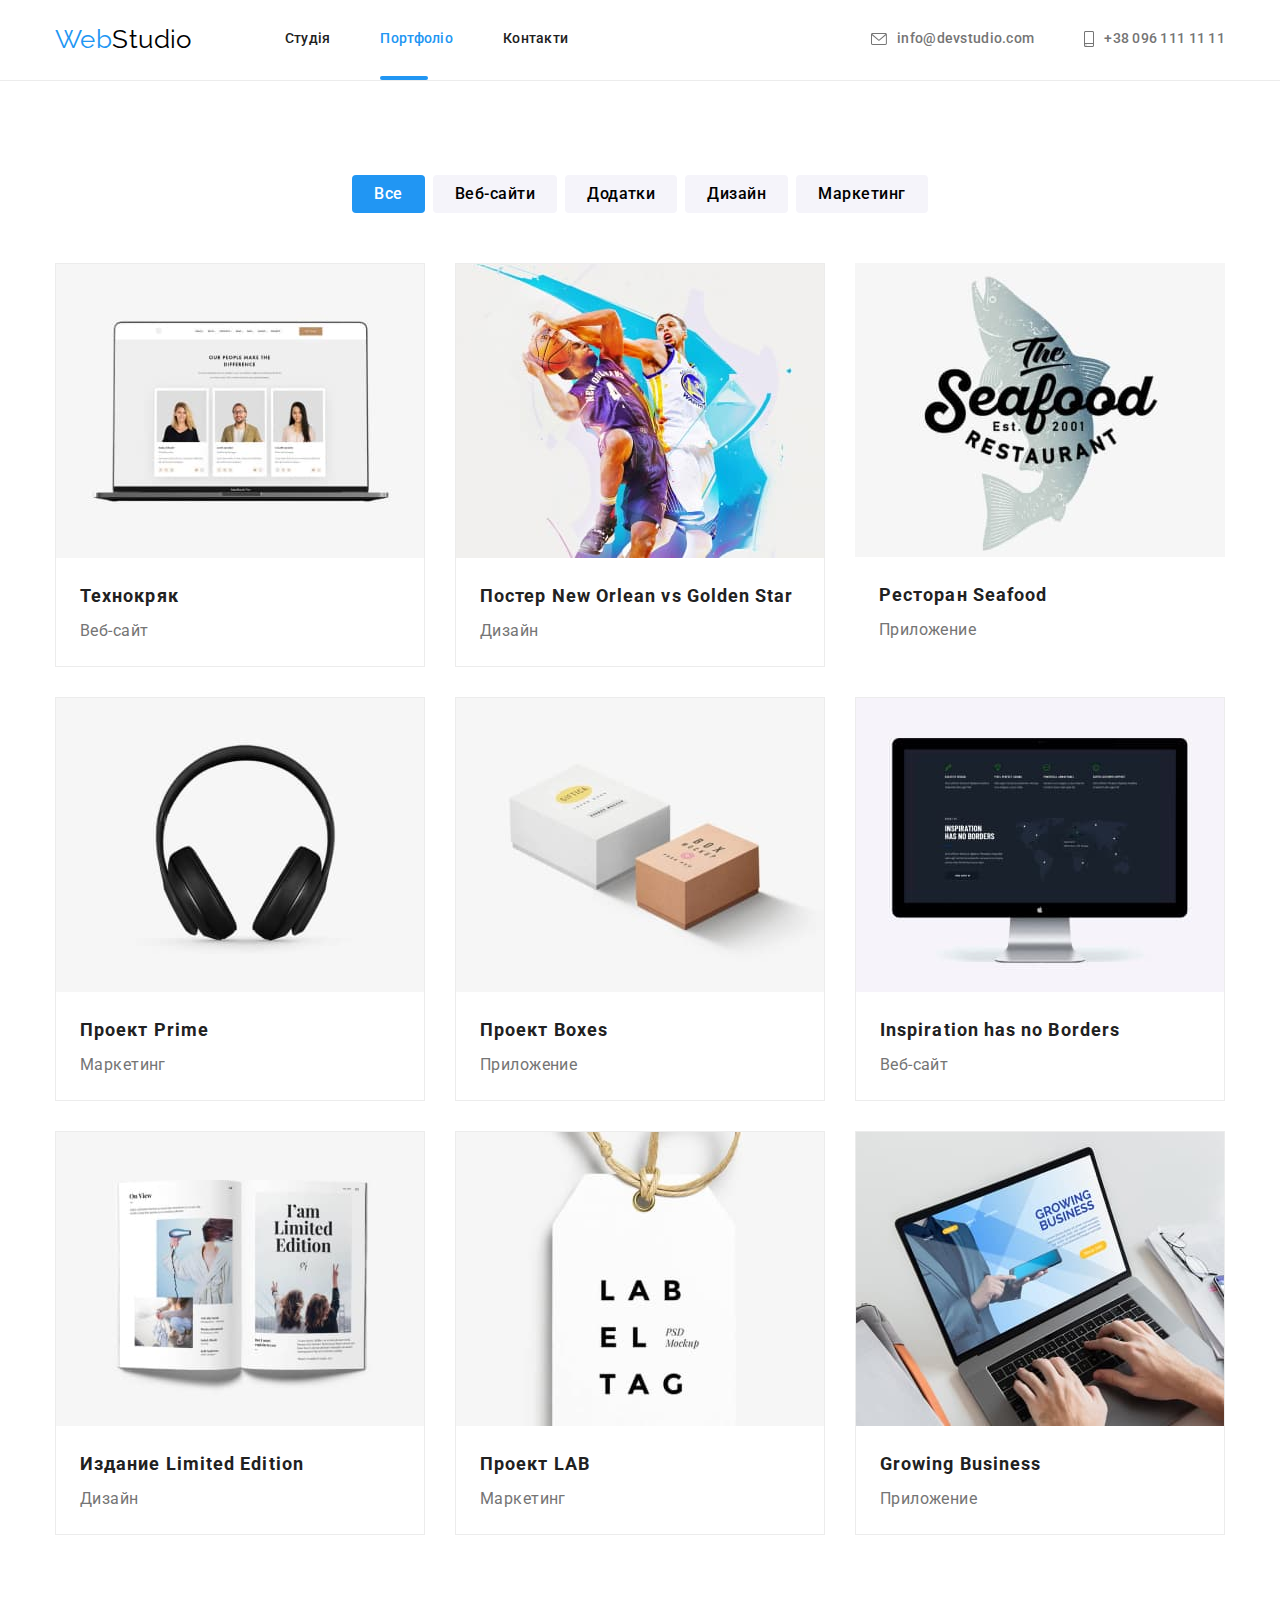
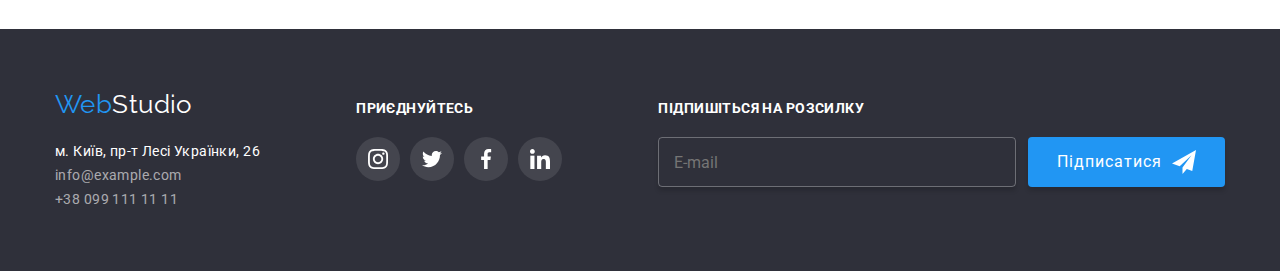
==== portfolio.html @ 0d49467b "Initial commit" ====
<!DOCTYPE html>
<html lang="ru">
	<head>
		<meta charset="UTF-8" />
		<meta http-equiv="X-UA-Compatible" content="IE=edge" />
		<meta name="viewport" content="width=device-width, initial-scale=1.0" />
		<title>Document</title>
		<link rel="preconnect" href="https://fonts.googleapis.com" />
		<link rel="preconnect" href="https://fonts.gstatic.com" crossorigin />
		<link
			href="https://fonts.googleapis.com/css2?family=Montserrat:wght@300;700&family=Raleway:wght@700&family=Roboto:wght@400;500;700;900&display=swap"
			rel="stylesheet"
		/>
		<link rel="stylesheet" href="https://cdn.jsdelivr.net/npm/modern-normalize@1.0.0/modern-normalize.min.css" />
	
		<link rel="stylesheet" href="./css/main.min.css" />
	</head>

	<body>
		<!-- HEADER -->
		<header class="page-header">
			<div class="container">
				<nav class="page-nav">
					<a class="logo link" href="./index.html">Web<sp class="logo-black">Studio</sp> </a>

					<ul class="menu list">
						<li class="menu__item">
							<a class="menu__link link" href="./index.html">Студія</a>
						</li>
						<li class="menu__item">
							<a class="menu__link current link" href="./portfolio.html">Портфоліо</a>
						</li>
						<li class="menu__item">
							<a class="menu__link link" href="">Контакти</a>
						</li>
					</ul>
				</nav>
				<!-- ======== -->
				<ul class="menu list">
					<li class="menu__item">
						<a class="menu__link contact link" href="mailto:info@devstudio.com">
							<svg class="menu__icon" width="16px" height="12px">
								<use href="./images/sprite.svg#icon-envelope"></use>
							</svg>
							info@devstudio.com</a
						>
					</li>
					<li class="menu__item">
						<a class="menu__link contact link" href="tel:+380961111111">
							<svg class="menu__icon" width="10px" height="16px">
								<use href="./images/sprite.svg#icon-smartphone"></use>
							</svg>
							+38 096 111 11 11</a
						>
					</li>
				</ul>
			</div>
		</header>
		<div class="border"></div>

		<main>
			<!---------------------- PORTFOLIO ----------------------->
			<!------------ portfolio-filtr --------------->
			<section class="section portfolio">
				<h1 class="visually-hidden">Портфолио</h1>
				<div class="container">
					<ul class="portfolio-filtr list">
						<li class="portfolio-filtr__item">
							<button class="portfolio btn current" type="button">Все</button>
						</li>
						<li class="portfolio-filtr__item">
							<button class="portfolio btn" type="button">Веб-сайти</button>
						</li>
						<li class="portfolio-filtr__item">
							<button class="portfolio btn" type="button">Додатки</button>
						</li>
						<li class="portfolio-filtr__item">
							<button class="portfolio btn" type="button">Дизайн</button>
						</li>
						<li class="portfolio-filtr__item">
							<button class="portfolio btn" type="button">Маркетинг</button>
						</li>
					</ul>
					<!----------------- portfolio-list --------------->
					<ul class="portfolio-list list">
						<li class="portfolio-list__items">
							<a class="portfolio-list__link link" href="">
								<div class="portfolio-list__thumb">
									<img src="./images/projects/prod1.jpg" alt="Веб-сайт Технокряк открыт на мониторе" />
									<p class="overlay">
										Ресурс пропонує комплексні пропозиції з різним рівнем функціоналу та сервісів. Все це дозволить
										відвідувачу отримати вичерпні відомості про компанію чи приватну особу.
									</p>
								</div>
								<h2 class="portfolio-list__name">Технокряк</h2>
								<p class="portfolio-list__namefiltr">Веб-сайт</p>
								<p></p>
							</a>
						</li>
						<li class="portfolio-list__items">
							<a class="portfolio-list__link link" href="">
								<div class="portfolio-list__thumb">
									<img src="./images/projects/prod2.jpg" alt="Постер баскетбольной команды" />
									<p class="overlay">
										Ресурс пропонує комплексні пропозиції з різним рівнем функціоналу та сервісів. Все це дозволить
										відвідувачу отримати вичерпні відомості про компанію чи приватну особу.
									</p>
								</div>
								<h2 class="portfolio-list__name">Постер New Orlean vs Golden Star</h2>
								<p class="portfolio-list__namefiltr">Дизайн</p>
								<p></p>
							</a>
						</li>
						<li class="portfolio-list__itemss">
							<a class="portfolio-list__link link" href="">
								<div class="portfolio-list__thumb">
									<img src="./images/projects/prod3.jpg" alt="Лого рыбного ресторана " />
									<p class="overlay">
										Ресурс пропонує комплексні пропозиції з різним рівнем функціоналу та сервісів. Все це дозволить
										відвідувачу отримати вичерпні відомості про компанію чи приватну особу.
									</p>
								</div>
								<h2 class="portfolio-list__name">Ресторан Seafood</h2>
								<p class="portfolio-list__namefiltr">Приложение</p>
								<p></p>
							</a>
						</li>
						<li class="portfolio-list__items">
							<a class="portfolio-list__link link" href=""
								><div class="portfolio-list__thumb">
									<img src="./images/projects/prod4.jpg" alt="Наушники" />
									<p class="overlay">
										Ресурс пропонує комплексні пропозиції з різним рівнем функціоналу та сервісів. Все це дозволить
										відвідувачу отримати вичерпні відомості про компанію чи приватну особу.
									</p>
								</div>
								<h2 class="portfolio-list__name">Проект Prime</h2>
								<p class="portfolio-list__namefiltr">Маркетинг</p>
								<p></p>
							</a>
						</li>
						<li class="portfolio-list__items">
							<a class="portfolio-list__link link" href="">
								<div class="portfolio-list__thumb">
									<img src="./images/projects/prod5.jpg" alt="Упаковочные боксы" />
									<p class="overlay">
										Ресурс пропонує комплексні пропозиції з різним рівнем функціоналу та сервісів. Все це дозволить
										відвідувачу отримати вичерпні відомості про компанію чи приватну особу.
									</p>
								</div>
								<h2 class="portfolio-list__name">Проект Boxes</h2>
								<p class="portfolio-list__namefiltr">Приложение</p>
								<p></p>
							</a>
						</li>
						<li class="portfolio-list__items">
							<a class="portfolio-list__link link" href="">
								<div class="portfolio-list__thumb">
									<img src="./images/projects/prod6.jpg" alt="Веб-сайт Inspiration открыт на мониторе" />
									<p class="overlay">
										Ресурс пропонує комплексні пропозиції з різним рівнем функціоналу та сервісів. Все це дозволить
										відвідувачу отримати вичерпні відомості про компанію чи приватну особу.
									</p>
								</div>
								<h2 class="portfolio-list__name">Inspiration has no Borders</h2>
								<p class="portfolio-list__namefiltr">Веб-сайт</p>
								<p></p>
							</a>
						</li>
						<li class="portfolio-list__items">
							<a class="portfolio-list__link link" href="">
								<div class="portfolio-list__thumb">
									<img src="./images/projects/prod7.jpg" alt="Открытый глянцевый журнал" />
									<p class="overlay">
										Ресурс пропонує комплексні пропозиції з різним рівнем функціоналу та сервісів. Все це дозволить
										відвідувачу отримати вичерпні відомості про компанію чи приватну особу.
									</p>
								</div>
								<h2 class="portfolio-list__name">Издание Limited Edition</h2>
								<p class="portfolio-list__namefiltr">Дизайн</p>
								<p></p>
							</a>
						</li>
						<li class="portfolio-list__items">
							<a class="portfolio-list__link link" href="">
								<div class="portfolio-list__thumb">
									<img src="./images/projects/prod8.jpg" alt="Бирка LabelTag" />
									<p class="overlay">
										Ресурс пропонує комплексні пропозиції з різним рівнем функціоналу та сервісів. Все це дозволить
										відвідувачу отримати вичерпні відомості про компанію чи приватну особу.
									</p>
								</div>
								<h2 class="portfolio-list__name">Проект LAB</h2>
								<p class="portfolio-list__namefiltr">Маркетинг</p>
								<p></p>
							</a>
						</li>
						<li class="portfolio-list__items">
							<a class="portfolio-list__link link" href="">
								<div class="portfolio-list__thumb">
									<img src="./images/projects/prod9.jpg" alt="Приложение Growing Business открыто на мониторе" />
									<p class="overlay">
										Ресурс пропонує комплексні пропозиції з різним рівнем функціоналу та сервісів. Все це дозволить
										відвідувачу отримати вичерпні відомості про компанію чи приватну особу.
									</p>
								</div>
								<h2 class="portfolio-list__name">Growing Business</h2>
								<p class="portfolio-list__namefiltr">Приложение</p>
								<p></p>
							</a>
						</li>
					</ul>
				</div>
			</section>
		</main>

		<!----------------- FOOTER --------------------->

		<footer class="footer">
			<div class="container footer__address-social">
				<div>
					<a class="logo link" href="./index.html">Web<sp class="logo-white">Studio</sp> </a>
					<address>
						<ul class="list">
							<li class="footer__link">
								<a
									class="footer__adress-linkmap link"
									href="https://goo.gl/maps/qfytmngrcNCvskHWA"
									target="_blank"
									rel="noopener noreferer"
									>м. Київ, пр-т Лесі Українки, 26</a
								>
							</li>
							<li class="footer__link">
								<a class="adress__link link" href="mailto:info@example.com">info@example.com</a>
							</li>
							<li class="footer__link">
								<a class="adress__link link" href="tel:+380991111111">+38 099 111 11 11</a>
							</li>
						</ul>
					</address>
				</div>

				<div class="social">
					<h3 class="social__title">приєднуйтесь</h3>
					<ul class="social__list list">
						<li class="social__item">
							<a class="social__link link" href="">
								<svg class="social__item-logo">
									<use href="./images/sprite.svg#icon-instagram-2"></use>
								</svg>
							</a>
						</li>
						<li class="social__item">
							<a class="social__link link" href="">
								<svg class="social__item-logo">
									<use href="./images/sprite.svg#icon-twitter-1"></use>
								</svg>
							</a>
						</li>
						<li class="social__item">
							<a class="social__link link" href="">
								<svg class="social__item-logo">
									<use href="./images/sprite.svg#icon-facebook-1"></use>
								</svg>
							</a>
						</li>
						<li class="social__item">
							<a class="social__link link" href="">
								<svg class="social__item-logo">
									<use href="./images/sprite.svg#icon-linkedin-1"></use>
								</svg>
							</a>
						</li>
					</ul>
				</div>
				<!-- ==========FOOTER-SUBSCRIBE======================= -->
				<div class="subscribe">
					<form action="#" class="subscribe__form">
						<h2 class="subscribe__title">Підпишіться на розсилку</h2>
						<div class="subscribe__form-fields">
							<label class="subscribe__input-field">
								<input type="email" class="subscribe__form-input" placeholder="E-mail" name="email" />
							</label>
							<button class="subscribe btn" type="submit">
								Підписатися
								<svg class="link-svg" width="24" height="24">
									<use href="images/sprite.svg#icon-submint"></use>
								</svg>
							</button>
						</div>
					</form>
				</div>
			</div>
		</footer>
	</body>
</html>
---- css/main.min.css ----
:root{--primery-text-color: #212121;--secondary-text-color: #757575;--third-text-color: #ffffff;--accent-color: #2196f3;--primery-backgraund-color: #ffffff;--secondary-backgraund-color: #2f303a;--third-backgraund-color: #f5f4fa;--fours-text-color: #afb1b8;--icon-bg-color: rgba(255, 255, 255, 0.1);--overlay-color: rgba(33, 150, 243, 0.9);--second-overlay-color: rgba(47, 48, 58, 0.8);--transithion-duration-function: 250ms cubic-bezier(0.4, 0, 0.2, 1)}.portfolio-filtr,.clients__link,.team__social-link,.features__link,.modal-form-chek-desc,.close-modal-btn,.subscribe__form .subscribe.btn,.social__link,.social__list{display:flex;align-items:center;justify-content:center}.hero__title,.hero,.container{margin-left:auto;margin-right:auto}h1,h2,h3,h4,p{margin-top:0;margin-bottom:0}ul,ol{margin-top:0;margin-bottom:0;padding-left:0}img{display:block}button{cursor:pointer;border:none}.list{list-style:none}.link{text-decoration:none}body{font-family:"Roboto",sans-serif;font-size:14px;letter-spacing:.03em;color:var(--primery-text-color);background-color:var(--primery-backgraund-color)}.container{width:1200px;padding-left:15px;padding-right:15px}.section{padding-top:94px;padding-bottom:94px}.section-title{margin-bottom:50px;font-size:36px;line-height:1.17;text-align:center}.logo-black{color:#000}.logo-white{color:var(--third-text-color)}.logo{margin-right:93px;font-family:"Raleway";font-size:26px;line-height:1.19;color:var(--accent-color)}.page-header{position:relative;padding-top:24px;padding-bottom:25px}.page-header .container{display:flex;align-items:center;justify-content:space-between}.page-nav{display:flex}.menu{display:flex;align-items:center}.menu__link{display:flex;align-items:center;margin-left:auto;font-weight:500;line-height:1.14;letter-spacing:.02em;color:var(--primery-text-color);transition:color var(--transithion-duration-function)}.menu__link.contact{color:var(--secondary-text-color)}.menu__link:not(:last-child){margin-right:50px}.menu__link:hover,.menu__link:focus{color:var(--accent-color)}.menu__icon{margin-right:10px;fill:currentColor}.menu__item:not(:last-child){margin-right:50px}.menu__item .current{color:var(--accent-color)}.menu__item .current::after{position:absolute;bottom:0;display:block;cursor:auto;content:"";width:48px;height:4px;background-color:currentColor;border-radius:2px}.border{border-top:1px solid #ececec}.footer{padding-top:60px;padding-bottom:59px;background-color:var(--secondary-backgraund-color)}.footer .logo{display:block;margin-right:0px;margin-bottom:20px}.footer__address-social{display:flex;align-items:baseline;justify-content:space-between}.footer__adress-linkmap{font-style:normal;line-height:1.71;color:var(--third-text-color)}.adress__link{font-style:normal;line-height:1.71;color:rgba(255,255,255,.6);transition:color var(--transithion-duration-function)}.adress__link:not(:last-child){display:block;margin-bottom:9px}.adress__link:hover,.adress__link.adress__link:focus{color:var(--accent-color)}.footer__address-social{display:flex;align-items:baseline;justify-content:space-between}.social__title{margin-bottom:20px;font-size:14px;line-height:1.14;text-transform:uppercase;font-style:normal;color:var(--third-text-color)}.social__list{gap:10px}.social__link{width:44px;height:44px;border-radius:50%;flex-wrap:wrap;fill:var(--third-text-color);transition:background-color var(--transithion-duration-function)}.social__link:hover,.social__link:focus{background:var(--accent-color)}.social__item{display:flex;flex-wrap:wrap;width:44px;height:44px;border-radius:50%;background:var(--icon-bg-color)}.social__item-logo{width:20px;height:20px}.subscribe__title{font-weight:700;font-size:14px;line-height:1.14;text-transform:uppercase;margin-bottom:20px;color:#fff}.subscribe__form-fields{display:flex;border:none;padding:0}.subscribe__input-field{margin-right:12px}.subscribe__form-input{width:358px;height:50px;padding:16px 15px;font-size:16px;line-height:1.2;background-color:var(--background);background:rgba(0,0,0,0);color:var(--third-text-color);outline:none;cursor:pointer;border:1px solid rgba(255,255,255,.3);box-shadow:0px 4px 4px rgba(0,0,0,.15);border-radius:4px;transition:border 250ms cubic-bezier(0.4, 0, 0.2, 1)}.subscribe .btn{font-size:16px;line-height:1.88;letter-spacing:.06em;padding-top:10px;padding-bottom:10px;padding-right:62px;padding-left:28px;background:var(--accent-color);border-radius:4px;color:var(--third-text-color);box-shadow:0px 4px 4px rgba(0,0,0,.15);transition:background-color var(--transithion-duration-function)}.subscribe .btn:active{background-color:#188ce8}.subscribe__form.form-input:focus{outline:none;border:1px solid var(--accent-color)}.subscribe__form.form-input::placeholder{color:rgba(255,255,255,.6)}.subscribe__form .subscribe.btn{padding:10px 29px;gap:10px}.link-svg{fill:var(--third-text-color)}.overlay{position:absolute;top:0;left:0;padding-top:63px;padding-bottom:63px;padding-left:24px;padding-right:24px;width:100%;height:100%;overflow:auto;transform:translate(0, 100%);transition:transform var(--transithion-duration-function);background-color:var(--overlay-color);color:#fff;font-size:18px;line-height:1.56}.visually-hidden{position:absolute;width:1px;height:1px;margin:-1px;border:0;padding:0;white-space:nowrap;clip-path:inset(100%);clip:rect(0 0 0 0);overflow:hidden}.backdrop.is-hidden{opacity:0;visibility:hidden;pointer-events:none}.backdrop{position:fixed;z-index:100;top:0;left:0;width:100%;height:100%;background-color:rgba(0,0,0,.2);transition:opacity var(--transithion-duration-function),visability var(--transithion-duration-function)}.modal{position:absolute;top:50%;left:50%;transform:translate(-50%, -50%);width:528px;background-color:var(--primery-backgraund-color);padding:40px}.close-modal-btn{position:absolute;top:8px;right:8px;width:30px;height:30px;border-radius:50%;background-color:rgba(0,0,0,0);border:1px solid rgba(0,0,0,.1);padding:0;transition:border-color var(--tra)}.close-modal-btn:hover,.close-modal-btn:focus{border-color:var(--accent-color)}.close-modal-btn:hover .modal-close-btn-icon,.close-modal-btn:focus .modal-close-btn-icon{fill:var(--accent-color)}.modal-title{margin-bottom:12px;font-size:20px;line-height:1.15;letter-spacing:.03em;text-align:center}.modal-form{display:flex;flex-direction:column}.modal-form-filed{margin-bottom:10px}.modal-form-filed.user-policy-field{margin-bottom:20px}.modal-form-input-desc{display:block;font-size:12px;line-height:1.17;letter-spacing:.01em;color:var(--secondary-text-color);margin-bottom:4px}.modal-form-input-wrapper{display:block;position:relative}.modal-form-input{width:100%;height:40px;border:1px solid rgba(33,33,33,.2);border-radius:4px;padding-left:42px;color:#000;transition:border-color var(--transithion-duration-function)}.modal-form-input:focus{outline:none;border:1px solid var(--accent-color)}.user-name-icon{position:absolute;top:50%;left:12px;transform:translateY(-50%);transition:fill var(--transithion-duration-function)}.modal-form-input:focus+.user-name-icon{fill:var(--accent-color)}.modal-form-massage{display:block;resize:none;width:100%;height:120px;padding:12px 16px;border:1px solid rgba(33,33,33,.2);border-radius:4px;transition:border-color var(--transithion-duration-function)}.modal-form-massage:focus{outline:none;border-color:var(--accent-color)}.modal-form-massage::placeholder{color:rgba(117,117,117,.5)}.modal-form-chek-desc{margin-bottom:30px;font-style:normal;font-weight:400;line-height:1.71;color:var(--secondary-text-color)}.modal-form-chek-desc::before{content:"";display:block;width:16px;height:15px;margin-right:8px;cursor:pointer;border:2px solid var(--primery-text-color);border-radius:2px}.modal-form-chek:checked+.modal-form-chek-desc::before{border:none;border:2px solid var(--accent-color);background-color:var(--accent-color);background-image:url(../images/checkicon.svg);background-size:cover}.modal-form-chek:focus+.modal-form-chek-desc::before{border:none;border:2px solid var(--accent-color);background-color:var(--accent-color);background-image:url(../images/checkicon.svg);background-size:cover}.modal-form-chek-desc-link{color:var(--accent-color)}.modal-form-submit{align-self:center;font-size:16px;line-height:1.88;letter-spacing:.06em;padding-top:10px;padding-bottom:10px;padding-right:52px;padding-left:52px;background:var(--accent-color);border-radius:4px;color:var(--third-text-color);box-shadow:0px 4px 4px rgba(0,0,0,.15);transition:background-color var(--transithion-duration-function)}.modal-form-submit:active{background-color:#188ce8;box-shadow:0px 4px 4px rgba(0,0,0,.15);border-radius:4px}.hero{padding-top:200px;padding-bottom:200px;text-align:center;background-image:linear-gradient(to right, rgba(47, 48, 58, 0.4), rgba(47, 48, 58, 0.4)),url("../images/hero/hero.jpg");background-color:var(--secondary-backgraund-color);max-width:1600px;background-repeat:no-repeat;background-position:center;background-size:cover}.hero__title{width:696px;font-weight:900;font-size:44px;line-height:1.36;letter-spacing:.06em;text-transform:uppercase;color:var(--third-text-color)}.hero.btn{margin-top:30px;font-size:16px;line-height:1.88;letter-spacing:.06em;padding-top:10px;padding-bottom:10px;padding-right:32px;padding-left:32px;background:var(--accent-color);border-radius:4px;color:var(--third-text-color);box-shadow:0px 4px 4px rgba(0,0,0,.15);transition:background-color var(--transithion-duration-function)}.hero.btn:active{background-color:#188ce8;box-shadow:0px 4px 4px rgba(0,0,0,.15);border-radius:4px}.features{display:flex;flex-wrap:wrap;gap:30px}.features__item{flex-basis:calc((100% - 90px)/4)}.features__link{flex-wrap:wrap;height:120px;background:var(--third-backgraund-color);border-radius:4px;margin-bottom:30px}.features.title{margin-bottom:10px;font-size:14px;line-height:1.14;text-transform:uppercase}.features.text{line-height:1.71;font-style:normal;color:var(--secondary-text-color)}.features.link-icon{display:flex;flex-wrap:wrap;width:70px;height:70px}.about{padding-top:0px;display:flex;gap:30px}.about__item{flex-basis:calc((100% - 60px)/3)}.about__thumb{position:relative}.about__overlay{position:absolute;bottom:0;left:0;padding-top:27px;padding-bottom:27px;width:100%;height:23.8095238095%;line-height:1.14;text-align:center;text-transform:uppercase;color:var(--primery-backgraund-color);background-color:var(--second-overlay-color)}.team{background-color:var(--third-backgraund-color)}.team.list{display:flex;flex-wrap:wrap;gap:30px}.team__item{background-color:var(--primery-backgraund-color);flex-basis:calc((100% - 90px)/4);box-shadow:0px 1px 3px rgba(0,0,0,.12),0px 1px 1px rgba(0,0,0,.14),0px 2px 1px rgba(0,0,0,.2);border-radius:0px 0px 4px 4px}.team__man{padding-top:30px;font-weight:500;font-size:16px;line-height:1.19;text-align:center}.team__title{margin-top:10px;margin-bottom:16px;font-size:16px;line-height:1.19;text-align:center;color:var(--secondary-text-color)}.team__social{display:flex;gap:10px;justify-content:center;margin:0px;padding-bottom:30px}.team__social-link{width:44px;height:44px;border-radius:50%;fill:var(--fours-text-color);transition:fill var(--transithion-duration-function),background-color var(--transithion-duration-function)}.team__social-link:hover,.team__social-link:focus{fill:var(--primery-backgraund-color);background-color:var(--accent-color)}.team__social-icon{width:20px;height:20px}.clients{display:flex;gap:30px;justify-content:center}.clients__link{width:170px;height:92px;fill:var(--fours-text-color);border-radius:4px;border:1px solid var(--fours-text-color);transition:fill var(--transithion-duration-function),border var(--transithion-duration-function)}.clients__link:hover,.clients__link:focus{fill:var(--accent-color);border:1px solid var(--accent-color)}.clients__icon{width:106px;height:60px}.portfolio-filtr{margin-bottom:50px;outline:#757575}.portfolio-filtr__item:not(:last-child){margin-right:8px}.portfolio.btn{font-family:"Roboto";font-style:normal;font-weight:500;font-size:16px;line-height:1.62;text-align:center;letter-spacing:.03em;transition:background var(--transithion-duration-function),color var(--transithion-duration-function),box-shadow var(--transithion-duration-function);padding-top:6px;padding-bottom:6px;padding-right:22px;padding-left:22px;background:var(--third-backgraund-color);border-radius:4px}.portfolio.btn.current{color:var(--third-text-color);background:var(--accent-color)}.portfolio.btn:hover,.portfolio.btn:focus{background:var(--accent-color);color:var(--third-text-color);box-shadow:0px 3px 1px rgba(0,0,0,.1),0px 1px 2px rgba(0,0,0,.08),0px 2px 2px rgba(0,0,0,.12);border-radius:4px}.portfolio-list{display:flex;flex-wrap:wrap;gap:30px}.portfolio-list__items{width:calc((100% - 60px)/3);border:1px solid #ececec}.portfolio-list__link{display:block;background-color:var(--primery-backgraund-color);transition:box-shadow var(--transithion-duration-function)}.portfolio-list__link:hover,.portfolio-list__link:focus{box-shadow:0px 1px 1px rgba(0,0,0,.12),0px 4px 4px rgba(0,0,0,.06),1px 4px 6px rgba(0,0,0,.16)}.portfolio-list__link:hover .overlay,.portfolio-list__link:focus .overlay{transform:translate(0, 0)}.portfolio-list__thumb{position:relative;overflow:hidden}.portfolio-list__name{padding-top:20px;padding-left:24px;margin-bottom:2px;font-size:18px;line-height:2;letter-spacing:.06em;color:var(--primery-text-color)}.portfolio-list__namefiltr{padding-bottom:20px;padding-left:24px;font-size:16px;line-height:1.88;color:var(--secondary-text-color)}/*# sourceMappingURL=main.min.css.map */
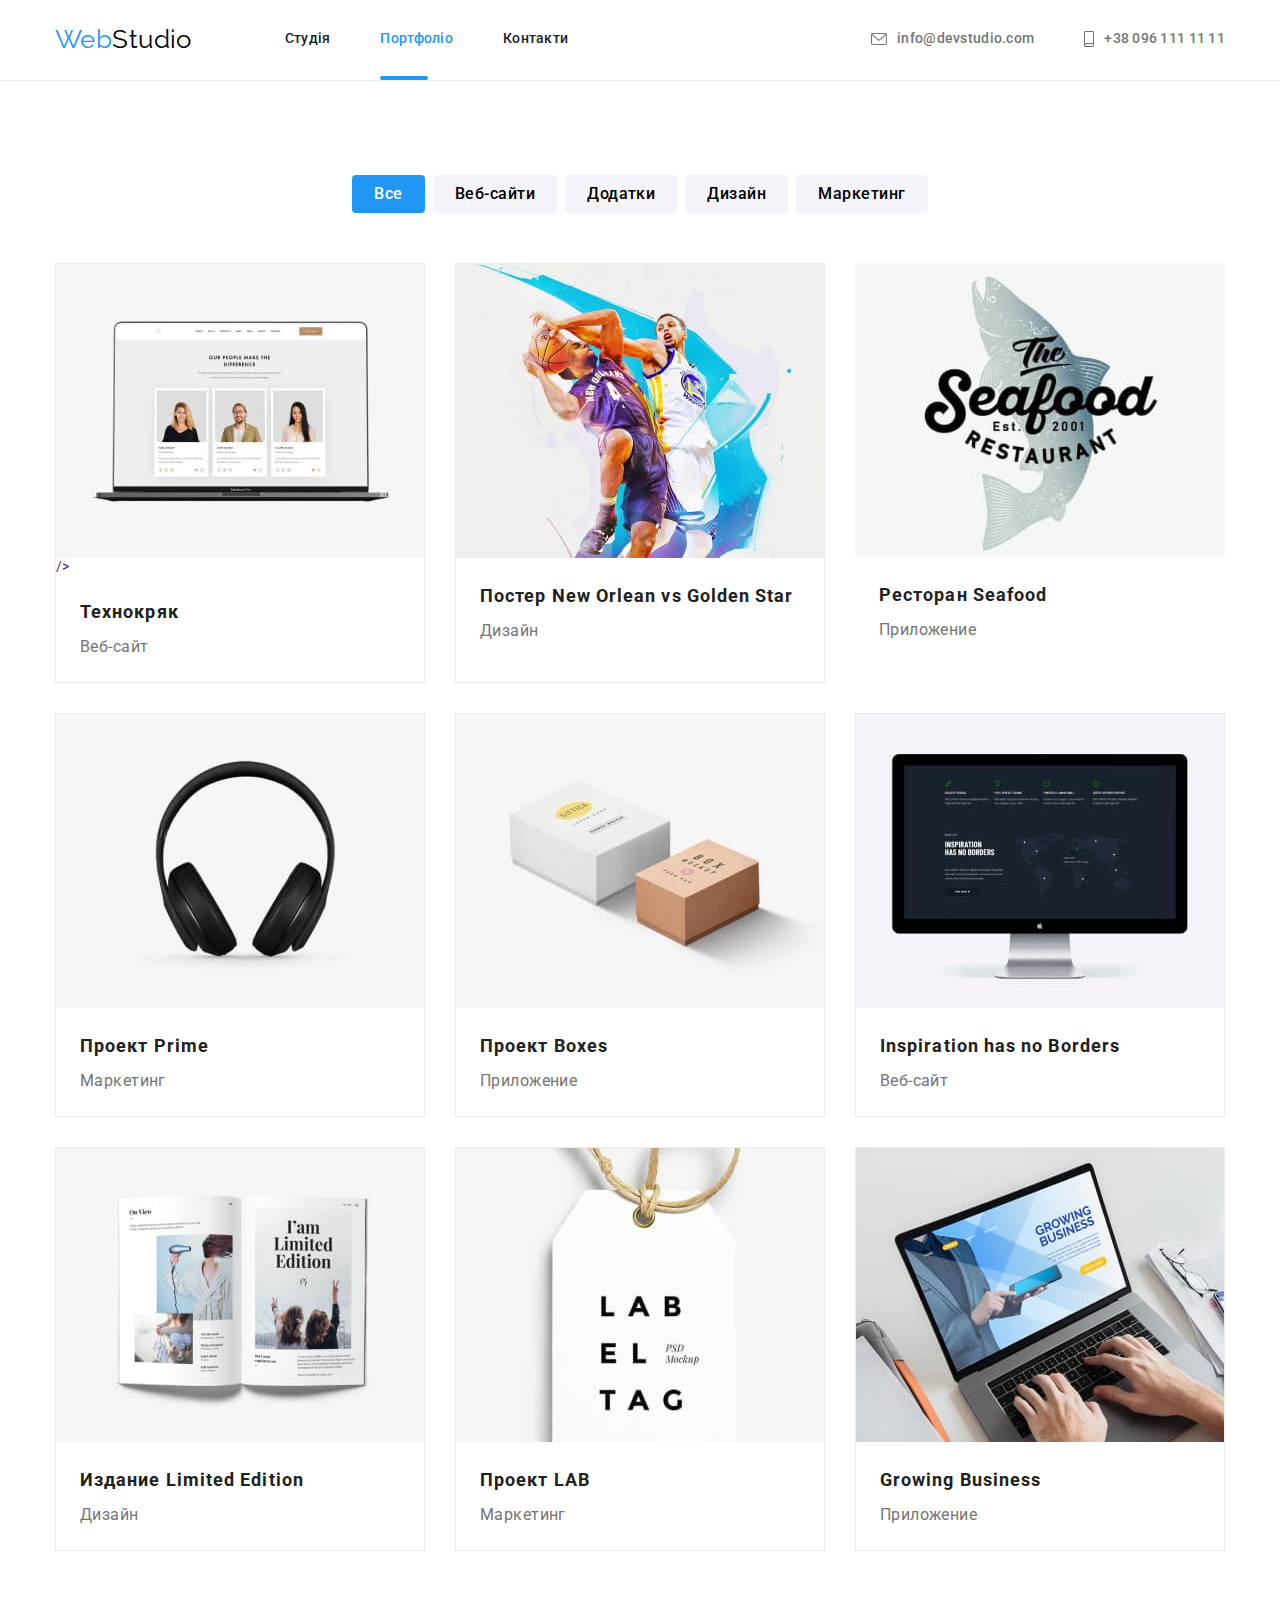
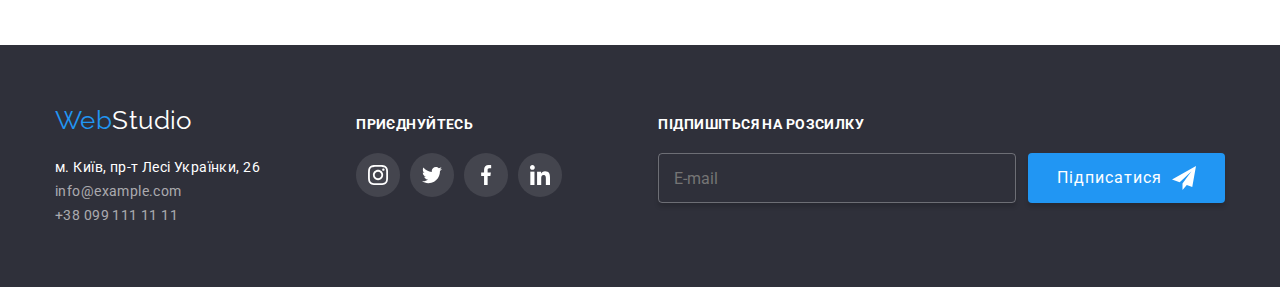
==== commit 942be660: "hw-08" ====
--- a/portfolio.html
+++ b/portfolio.html
@@ -12,7 +12,7 @@
 			rel="stylesheet"
 		/>
 		<link rel="stylesheet" href="https://cdn.jsdelivr.net/npm/modern-normalize@1.0.0/modern-normalize.min.css" />
-	
+
 		<link rel="stylesheet" href="./css/main.min.css" />
 	</head>
 
@@ -86,7 +86,23 @@
 						<li class="portfolio-list__items">
 							<a class="portfolio-list__link link" href="">
 								<div class="portfolio-list__thumb">
-									<img src="./images/projects/prod1.jpg" alt="Веб-сайт Технокряк открыт на мониторе" />
+									<picture>
+										<source
+											srcset="./images/projects/prod1-desktop.jpg 1x, ./images/projects/prod1-desktop@2x.jpg 2x"
+											media="(min-width: 1200px)"
+										/>
+										<source
+											srcset="./images/projects/prod1-tablet.jpg 1x, ./images/projects/prod1-tablet@2x.jpg 2x"
+											media="(min-width: 768px)"
+										/>
+										<source
+											srcset="./images/projects/prod1-mobile.jpg 1x, ./images/projects/prod1-mobile@2x.jpg 2x"
+											media="(max-width: 767px)"
+										/>
+										<img src="./images/projects/prod1.jpg" alt="Веб-сайт Технокряк открыт на мониторе" />
+										/></picture
+									>
+
 									<p class="overlay">
 										Ресурс пропонує комплексні пропозиції з різним рівнем функціоналу та сервісів. Все це дозволить
 										відвідувачу отримати вичерпні відомості про компанію чи приватну особу.
@@ -100,7 +116,22 @@
 						<li class="portfolio-list__items">
 							<a class="portfolio-list__link link" href="">
 								<div class="portfolio-list__thumb">
-									<img src="./images/projects/prod2.jpg" alt="Постер баскетбольной команды" />
+									<picture>
+										<source
+											srcset="./images/projects/prod2-desktop.jpg 1x, ./images/projects/prod2-desktop@2x.jpg 2x"
+											media="(min-width: 1200px)"
+										/>
+										<source
+											srcset="./images/projects/prod1-tablet.jpg 1x, ./images/projects/prod2-tablet@2x.jpg 2x"
+											media="(min-width: 768px)"
+										/>
+										<source
+											srcset="./images/projects/prod2-mobile.jpg 1x, ./images/projects/prod2-mobile@2x.jpg 2x"
+											media="(max-width: 767px)"
+										/>
+										<img src="./images/projects/prod2.jpg" alt="Постер баскетбольной команды" />
+									</picture>
+
 									<p class="overlay">
 										Ресурс пропонує комплексні пропозиції з різним рівнем функціоналу та сервісів. Все це дозволить
 										відвідувачу отримати вичерпні відомості про компанію чи приватну особу.
--- a/css/main.min.css
+++ b/css/main.min.css
@@ -1 +1 @@
-:root{--primery-text-color: #212121;--secondary-text-color: #757575;--third-text-color: #ffffff;--accent-color: #2196f3;--primery-backgraund-color: #ffffff;--secondary-backgraund-color: #2f303a;--third-backgraund-color: #f5f4fa;--fours-text-color: #afb1b8;--icon-bg-color: rgba(255, 255, 255, 0.1);--overlay-color: rgba(33, 150, 243, 0.9);--second-overlay-color: rgba(47, 48, 58, 0.8);--transithion-duration-function: 250ms cubic-bezier(0.4, 0, 0.2, 1)}.portfolio-filtr,.clients__link,.team__social-link,.features__link,.modal-form-chek-desc,.close-modal-btn,.subscribe__form .subscribe.btn,.social__link,.social__list{display:flex;align-items:center;justify-content:center}.hero__title,.hero,.container{margin-left:auto;margin-right:auto}h1,h2,h3,h4,p{margin-top:0;margin-bottom:0}ul,ol{margin-top:0;margin-bottom:0;padding-left:0}img{display:block}button{cursor:pointer;border:none}.list{list-style:none}.link{text-decoration:none}body{font-family:"Roboto",sans-serif;font-size:14px;letter-spacing:.03em;color:var(--primery-text-color);background-color:var(--primery-backgraund-color)}.container{width:1200px;padding-left:15px;padding-right:15px}.section{padding-top:94px;padding-bottom:94px}.section-title{margin-bottom:50px;font-size:36px;line-height:1.17;text-align:center}.logo-black{color:#000}.logo-white{color:var(--third-text-color)}.logo{margin-right:93px;font-family:"Raleway";font-size:26px;line-height:1.19;color:var(--accent-color)}.page-header{position:relative;padding-top:24px;padding-bottom:25px}.page-header .container{display:flex;align-items:center;justify-content:space-between}.page-nav{display:flex}.menu{display:flex;align-items:center}.menu__link{display:flex;align-items:center;margin-left:auto;font-weight:500;line-height:1.14;letter-spacing:.02em;color:var(--primery-text-color);transition:color var(--transithion-duration-function)}.menu__link.contact{color:var(--secondary-text-color)}.menu__link:not(:last-child){margin-right:50px}.menu__link:hover,.menu__link:focus{color:var(--accent-color)}.menu__icon{margin-right:10px;fill:currentColor}.menu__item:not(:last-child){margin-right:50px}.menu__item .current{color:var(--accent-color)}.menu__item .current::after{position:absolute;bottom:0;display:block;cursor:auto;content:"";width:48px;height:4px;background-color:currentColor;border-radius:2px}.border{border-top:1px solid #ececec}.footer{padding-top:60px;padding-bottom:59px;background-color:var(--secondary-backgraund-color)}.footer .logo{display:block;margin-right:0px;margin-bottom:20px}.footer__address-social{display:flex;align-items:baseline;justify-content:space-between}.footer__adress-linkmap{font-style:normal;line-height:1.71;color:var(--third-text-color)}.adress__link{font-style:normal;line-height:1.71;color:rgba(255,255,255,.6);transition:color var(--transithion-duration-function)}.adress__link:not(:last-child){display:block;margin-bottom:9px}.adress__link:hover,.adress__link.adress__link:focus{color:var(--accent-color)}.footer__address-social{display:flex;align-items:baseline;justify-content:space-between}.social__title{margin-bottom:20px;font-size:14px;line-height:1.14;text-transform:uppercase;font-style:normal;color:var(--third-text-color)}.social__list{gap:10px}.social__link{width:44px;height:44px;border-radius:50%;flex-wrap:wrap;fill:var(--third-text-color);transition:background-color var(--transithion-duration-function)}.social__link:hover,.social__link:focus{background:var(--accent-color)}.social__item{display:flex;flex-wrap:wrap;width:44px;height:44px;border-radius:50%;background:var(--icon-bg-color)}.social__item-logo{width:20px;height:20px}.subscribe__title{font-weight:700;font-size:14px;line-height:1.14;text-transform:uppercase;margin-bottom:20px;color:#fff}.subscribe__form-fields{display:flex;border:none;padding:0}.subscribe__input-field{margin-right:12px}.subscribe__form-input{width:358px;height:50px;padding:16px 15px;font-size:16px;line-height:1.2;background-color:var(--background);background:rgba(0,0,0,0);color:var(--third-text-color);outline:none;cursor:pointer;border:1px solid rgba(255,255,255,.3);box-shadow:0px 4px 4px rgba(0,0,0,.15);border-radius:4px;transition:border 250ms cubic-bezier(0.4, 0, 0.2, 1)}.subscribe .btn{font-size:16px;line-height:1.88;letter-spacing:.06em;padding-top:10px;padding-bottom:10px;padding-right:62px;padding-left:28px;background:var(--accent-color);border-radius:4px;color:var(--third-text-color);box-shadow:0px 4px 4px rgba(0,0,0,.15);transition:background-color var(--transithion-duration-function)}.subscribe .btn:active{background-color:#188ce8}.subscribe__form.form-input:focus{outline:none;border:1px solid var(--accent-color)}.subscribe__form.form-input::placeholder{color:rgba(255,255,255,.6)}.subscribe__form .subscribe.btn{padding:10px 29px;gap:10px}.link-svg{fill:var(--third-text-color)}.overlay{position:absolute;top:0;left:0;padding-top:63px;padding-bottom:63px;padding-left:24px;padding-right:24px;width:100%;height:100%;overflow:auto;transform:translate(0, 100%);transition:transform var(--transithion-duration-function);background-color:var(--overlay-color);color:#fff;font-size:18px;line-height:1.56}.visually-hidden{position:absolute;width:1px;height:1px;margin:-1px;border:0;padding:0;white-space:nowrap;clip-path:inset(100%);clip:rect(0 0 0 0);overflow:hidden}.backdrop.is-hidden{opacity:0;visibility:hidden;pointer-events:none}.backdrop{position:fixed;z-index:100;top:0;left:0;width:100%;height:100%;background-color:rgba(0,0,0,.2);transition:opacity var(--transithion-duration-function),visability var(--transithion-duration-function)}.modal{position:absolute;top:50%;left:50%;transform:translate(-50%, -50%);width:528px;background-color:var(--primery-backgraund-color);padding:40px}.close-modal-btn{position:absolute;top:8px;right:8px;width:30px;height:30px;border-radius:50%;background-color:rgba(0,0,0,0);border:1px solid rgba(0,0,0,.1);padding:0;transition:border-color var(--tra)}.close-modal-btn:hover,.close-modal-btn:focus{border-color:var(--accent-color)}.close-modal-btn:hover .modal-close-btn-icon,.close-modal-btn:focus .modal-close-btn-icon{fill:var(--accent-color)}.modal-title{margin-bottom:12px;font-size:20px;line-height:1.15;letter-spacing:.03em;text-align:center}.modal-form{display:flex;flex-direction:column}.modal-form-filed{margin-bottom:10px}.modal-form-filed.user-policy-field{margin-bottom:20px}.modal-form-input-desc{display:block;font-size:12px;line-height:1.17;letter-spacing:.01em;color:var(--secondary-text-color);margin-bottom:4px}.modal-form-input-wrapper{display:block;position:relative}.modal-form-input{width:100%;height:40px;border:1px solid rgba(33,33,33,.2);border-radius:4px;padding-left:42px;color:#000;transition:border-color var(--transithion-duration-function)}.modal-form-input:focus{outline:none;border:1px solid var(--accent-color)}.user-name-icon{position:absolute;top:50%;left:12px;transform:translateY(-50%);transition:fill var(--transithion-duration-function)}.modal-form-input:focus+.user-name-icon{fill:var(--accent-color)}.modal-form-massage{display:block;resize:none;width:100%;height:120px;padding:12px 16px;border:1px solid rgba(33,33,33,.2);border-radius:4px;transition:border-color var(--transithion-duration-function)}.modal-form-massage:focus{outline:none;border-color:var(--accent-color)}.modal-form-massage::placeholder{color:rgba(117,117,117,.5)}.modal-form-chek-desc{margin-bottom:30px;font-style:normal;font-weight:400;line-height:1.71;color:var(--secondary-text-color)}.modal-form-chek-desc::before{content:"";display:block;width:16px;height:15px;margin-right:8px;cursor:pointer;border:2px solid var(--primery-text-color);border-radius:2px}.modal-form-chek:checked+.modal-form-chek-desc::before{border:none;border:2px solid var(--accent-color);background-color:var(--accent-color);background-image:url(../images/checkicon.svg);background-size:cover}.modal-form-chek:focus+.modal-form-chek-desc::before{border:none;border:2px solid var(--accent-color);background-color:var(--accent-color);background-image:url(../images/checkicon.svg);background-size:cover}.modal-form-chek-desc-link{color:var(--accent-color)}.modal-form-submit{align-self:center;font-size:16px;line-height:1.88;letter-spacing:.06em;padding-top:10px;padding-bottom:10px;padding-right:52px;padding-left:52px;background:var(--accent-color);border-radius:4px;color:var(--third-text-color);box-shadow:0px 4px 4px rgba(0,0,0,.15);transition:background-color var(--transithion-duration-function)}.modal-form-submit:active{background-color:#188ce8;box-shadow:0px 4px 4px rgba(0,0,0,.15);border-radius:4px}.hero{padding-top:200px;padding-bottom:200px;text-align:center;background-image:linear-gradient(to right, rgba(47, 48, 58, 0.4), rgba(47, 48, 58, 0.4)),url("../images/hero/hero.jpg");background-color:var(--secondary-backgraund-color);max-width:1600px;background-repeat:no-repeat;background-position:center;background-size:cover}.hero__title{width:696px;font-weight:900;font-size:44px;line-height:1.36;letter-spacing:.06em;text-transform:uppercase;color:var(--third-text-color)}.hero.btn{margin-top:30px;font-size:16px;line-height:1.88;letter-spacing:.06em;padding-top:10px;padding-bottom:10px;padding-right:32px;padding-left:32px;background:var(--accent-color);border-radius:4px;color:var(--third-text-color);box-shadow:0px 4px 4px rgba(0,0,0,.15);transition:background-color var(--transithion-duration-function)}.hero.btn:active{background-color:#188ce8;box-shadow:0px 4px 4px rgba(0,0,0,.15);border-radius:4px}.features{display:flex;flex-wrap:wrap;gap:30px}.features__item{flex-basis:calc((100% - 90px)/4)}.features__link{flex-wrap:wrap;height:120px;background:var(--third-backgraund-color);border-radius:4px;margin-bottom:30px}.features.title{margin-bottom:10px;font-size:14px;line-height:1.14;text-transform:uppercase}.features.text{line-height:1.71;font-style:normal;color:var(--secondary-text-color)}.features.link-icon{display:flex;flex-wrap:wrap;width:70px;height:70px}.about{padding-top:0px;display:flex;gap:30px}.about__item{flex-basis:calc((100% - 60px)/3)}.about__thumb{position:relative}.about__overlay{position:absolute;bottom:0;left:0;padding-top:27px;padding-bottom:27px;width:100%;height:23.8095238095%;line-height:1.14;text-align:center;text-transform:uppercase;color:var(--primery-backgraund-color);background-color:var(--second-overlay-color)}.team{background-color:var(--third-backgraund-color)}.team.list{display:flex;flex-wrap:wrap;gap:30px}.team__item{background-color:var(--primery-backgraund-color);flex-basis:calc((100% - 90px)/4);box-shadow:0px 1px 3px rgba(0,0,0,.12),0px 1px 1px rgba(0,0,0,.14),0px 2px 1px rgba(0,0,0,.2);border-radius:0px 0px 4px 4px}.team__man{padding-top:30px;font-weight:500;font-size:16px;line-height:1.19;text-align:center}.team__title{margin-top:10px;margin-bottom:16px;font-size:16px;line-height:1.19;text-align:center;color:var(--secondary-text-color)}.team__social{display:flex;gap:10px;justify-content:center;margin:0px;padding-bottom:30px}.team__social-link{width:44px;height:44px;border-radius:50%;fill:var(--fours-text-color);transition:fill var(--transithion-duration-function),background-color var(--transithion-duration-function)}.team__social-link:hover,.team__social-link:focus{fill:var(--primery-backgraund-color);background-color:var(--accent-color)}.team__social-icon{width:20px;height:20px}.clients{display:flex;gap:30px;justify-content:center}.clients__link{width:170px;height:92px;fill:var(--fours-text-color);border-radius:4px;border:1px solid var(--fours-text-color);transition:fill var(--transithion-duration-function),border var(--transithion-duration-function)}.clients__link:hover,.clients__link:focus{fill:var(--accent-color);border:1px solid var(--accent-color)}.clients__icon{width:106px;height:60px}.portfolio-filtr{margin-bottom:50px;outline:#757575}.portfolio-filtr__item:not(:last-child){margin-right:8px}.portfolio.btn{font-family:"Roboto";font-style:normal;font-weight:500;font-size:16px;line-height:1.62;text-align:center;letter-spacing:.03em;transition:background var(--transithion-duration-function),color var(--transithion-duration-function),box-shadow var(--transithion-duration-function);padding-top:6px;padding-bottom:6px;padding-right:22px;padding-left:22px;background:var(--third-backgraund-color);border-radius:4px}.portfolio.btn.current{color:var(--third-text-color);background:var(--accent-color)}.portfolio.btn:hover,.portfolio.btn:focus{background:var(--accent-color);color:var(--third-text-color);box-shadow:0px 3px 1px rgba(0,0,0,.1),0px 1px 2px rgba(0,0,0,.08),0px 2px 2px rgba(0,0,0,.12);border-radius:4px}.portfolio-list{display:flex;flex-wrap:wrap;gap:30px}.portfolio-list__items{width:calc((100% - 60px)/3);border:1px solid #ececec}.portfolio-list__link{display:block;background-color:var(--primery-backgraund-color);transition:box-shadow var(--transithion-duration-function)}.portfolio-list__link:hover,.portfolio-list__link:focus{box-shadow:0px 1px 1px rgba(0,0,0,.12),0px 4px 4px rgba(0,0,0,.06),1px 4px 6px rgba(0,0,0,.16)}.portfolio-list__link:hover .overlay,.portfolio-list__link:focus .overlay{transform:translate(0, 0)}.portfolio-list__thumb{position:relative;overflow:hidden}.portfolio-list__name{padding-top:20px;padding-left:24px;margin-bottom:2px;font-size:18px;line-height:2;letter-spacing:.06em;color:var(--primery-text-color)}.portfolio-list__namefiltr{padding-bottom:20px;padding-left:24px;font-size:16px;line-height:1.88;color:var(--secondary-text-color)}/*# sourceMappingURL=main.min.css.map */+:root{--primery-text-color: #212121;--secondary-text-color: #757575;--third-text-color: #ffffff;--accent-color: #2196f3;--primery-backgraund-color: #ffffff;--secondary-backgraund-color: #2f303a;--third-backgraund-color: #f5f4fa;--fours-text-color: #afb1b8;--icon-bg-color: rgba(255, 255, 255, 0.1);--overlay-color: rgba(33, 150, 243, 0.9);--second-overlay-color: rgba(47, 48, 58, 0.8);--transithion-duration-function: 250ms cubic-bezier(0.4, 0, 0.2, 1)}.portfolio-filtr,.clients__link,.team__social-link,.features__link,.modal-form-chek-desc,.close-modal-btn,.subscribe__form .subscribe.btn,.social__link,.social__list{display:flex;align-items:center;justify-content:center}.hero,.container{margin-left:auto;margin-right:auto}h1,h2,h3,h4,p{margin-top:0;margin-bottom:0}ul,ol{margin-top:0;margin-bottom:0;padding-left:0}img{display:block}button{cursor:pointer;border:none}.list{list-style:none}.link{text-decoration:none}body{font-family:"Roboto",sans-serif;font-size:14px;letter-spacing:.03em;color:var(--primery-text-color);background-color:var(--primery-backgraund-color)}.container{width:1200px;padding-left:15px;padding-right:15px}.section{padding-top:94px;padding-bottom:94px}.section-title{margin-bottom:50px;font-size:36px;line-height:1.17;text-align:center}.logo-black{color:#000}.logo-white{color:var(--third-text-color)}.logo{margin-right:93px;font-family:"Raleway";font-size:26px;line-height:1.19;color:var(--accent-color)}.page-header{position:relative;padding-top:24px;padding-bottom:25px}.page-header .container{display:flex;align-items:center;justify-content:space-between}.page-nav{display:flex}.menu{display:flex;align-items:center}.menu__link{display:flex;align-items:center;margin-left:auto;font-weight:500;line-height:1.14;letter-spacing:.02em;color:var(--primery-text-color);transition:color var(--transithion-duration-function)}.menu__link.contact{color:var(--secondary-text-color)}.menu__link:not(:last-child){margin-right:50px}.menu__link:hover,.menu__link:focus{color:var(--accent-color)}.menu__icon{margin-right:10px;fill:currentColor}.menu__item:not(:last-child){margin-right:50px}.menu__item .current{color:var(--accent-color)}.menu__item .current::after{position:absolute;bottom:0;display:block;cursor:auto;content:"";width:48px;height:4px;background-color:currentColor;border-radius:2px}.border{border-top:1px solid #ececec}.footer{padding-top:60px;padding-bottom:59px;background-color:var(--secondary-backgraund-color)}.footer .logo{display:block;margin-right:0px;margin-bottom:20px}.footer__address-social{display:flex;align-items:baseline;justify-content:space-between}.footer__adress-linkmap{font-style:normal;line-height:1.71;color:var(--third-text-color)}.adress__link{font-style:normal;line-height:1.71;color:rgba(255,255,255,.6);transition:color var(--transithion-duration-function)}.adress__link:not(:last-child){display:block;margin-bottom:9px}.adress__link:hover,.adress__link.adress__link:focus{color:var(--accent-color)}.footer__address-social{display:flex;align-items:baseline;justify-content:space-between}.social__title{margin-bottom:20px;font-size:14px;line-height:1.14;text-transform:uppercase;font-style:normal;color:var(--third-text-color)}.social__list{gap:10px}.social__link{width:44px;height:44px;border-radius:50%;flex-wrap:wrap;fill:var(--third-text-color);transition:background-color var(--transithion-duration-function)}.social__link:hover,.social__link:focus{background:var(--accent-color)}.social__item{display:flex;flex-wrap:wrap;width:44px;height:44px;border-radius:50%;background:var(--icon-bg-color)}.social__item-logo{width:20px;height:20px}.subscribe__title{font-weight:700;font-size:14px;line-height:1.14;text-transform:uppercase;margin-bottom:20px;color:#fff}.subscribe__form-fields{display:flex;border:none;padding:0}.subscribe__input-field{margin-right:12px}.subscribe__form-input{width:358px;height:50px;padding:16px 15px;font-size:16px;line-height:1.2;background-color:var(--background);background:rgba(0,0,0,0);color:var(--third-text-color);outline:none;cursor:pointer;border:1px solid rgba(255,255,255,.3);box-shadow:0px 4px 4px rgba(0,0,0,.15);border-radius:4px;transition:border 250ms cubic-bezier(0.4, 0, 0.2, 1)}.subscribe .btn{font-size:16px;line-height:1.88;letter-spacing:.06em;padding-top:10px;padding-bottom:10px;padding-right:62px;padding-left:28px;background:var(--accent-color);border-radius:4px;color:var(--third-text-color);box-shadow:0px 4px 4px rgba(0,0,0,.15);transition:background-color var(--transithion-duration-function)}.subscribe .btn:active{background-color:#188ce8}.subscribe__form.form-input:focus{outline:none;border:1px solid var(--accent-color)}.subscribe__form.form-input::placeholder{color:rgba(255,255,255,.6)}.subscribe__form .subscribe.btn{padding:10px 29px;gap:10px}.link-svg{fill:var(--third-text-color)}.overlay{position:absolute;top:0;left:0;padding-top:63px;padding-bottom:63px;padding-left:24px;padding-right:24px;width:100%;height:100%;overflow:auto;transform:translate(0, 100%);transition:transform var(--transithion-duration-function);background-color:var(--overlay-color);color:#fff;font-size:18px;line-height:1.56}.visually-hidden{position:absolute;width:1px;height:1px;margin:-1px;border:0;padding:0;white-space:nowrap;clip-path:inset(100%);clip:rect(0 0 0 0);overflow:hidden}.backdrop.is-hidden{opacity:0;visibility:hidden;pointer-events:none}.backdrop{position:fixed;z-index:100;top:0;left:0;width:100%;height:100%;background-color:rgba(0,0,0,.2);transition:opacity var(--transithion-duration-function),visability var(--transithion-duration-function)}.modal{position:absolute;top:50%;left:50%;transform:translate(-50%, -50%);width:528px;background-color:var(--primery-backgraund-color);padding:40px}.close-modal-btn{position:absolute;top:8px;right:8px;width:30px;height:30px;border-radius:50%;background-color:rgba(0,0,0,0);border:1px solid rgba(0,0,0,.1);padding:0;transition:border-color var(--tra)}.close-modal-btn:hover,.close-modal-btn:focus{border-color:var(--accent-color)}.close-modal-btn:hover .modal-close-btn-icon,.close-modal-btn:focus .modal-close-btn-icon{fill:var(--accent-color)}.modal-title{margin-bottom:12px;font-size:20px;line-height:1.15;letter-spacing:.03em;text-align:center}.modal-form{display:flex;flex-direction:column}.modal-form-filed{margin-bottom:10px}.modal-form-filed.user-policy-field{margin-bottom:20px}.modal-form-input-desc{display:block;font-size:12px;line-height:1.17;letter-spacing:.01em;color:var(--secondary-text-color);margin-bottom:4px}.modal-form-input-wrapper{display:block;position:relative}.modal-form-input{width:100%;height:40px;border:1px solid rgba(33,33,33,.2);border-radius:4px;padding-left:42px;color:#000;transition:border-color var(--transithion-duration-function)}.modal-form-input:focus{outline:none;border:1px solid var(--accent-color)}.user-name-icon{position:absolute;top:50%;left:12px;transform:translateY(-50%);transition:fill var(--transithion-duration-function)}.modal-form-input:focus+.user-name-icon{fill:var(--accent-color)}.modal-form-massage{display:block;resize:none;width:100%;height:120px;padding:12px 16px;border:1px solid rgba(33,33,33,.2);border-radius:4px;transition:border-color var(--transithion-duration-function)}.modal-form-massage:focus{outline:none;border-color:var(--accent-color)}.modal-form-massage::placeholder{color:rgba(117,117,117,.5)}.modal-form-chek-desc{margin-bottom:30px;font-style:normal;font-weight:400;line-height:1.71;color:var(--secondary-text-color)}.modal-form-chek-desc::before{content:"";display:block;width:16px;height:15px;margin-right:8px;cursor:pointer;border:2px solid var(--primery-text-color);border-radius:2px}.modal-form-chek:checked+.modal-form-chek-desc::before{border:none;border:2px solid var(--accent-color);background-color:var(--accent-color);background-image:url(../images/checkicon.svg);background-size:cover}.modal-form-chek:focus+.modal-form-chek-desc::before{border:none;border:2px solid var(--accent-color);background-color:var(--accent-color);background-image:url(../images/checkicon.svg);background-size:cover}.modal-form-chek-desc-link{color:var(--accent-color)}.modal-form-submit{align-self:center;font-size:16px;line-height:1.88;letter-spacing:.06em;padding-top:10px;padding-bottom:10px;padding-right:52px;padding-left:52px;background:var(--accent-color);border-radius:4px;color:var(--third-text-color);box-shadow:0px 4px 4px rgba(0,0,0,.15);transition:background-color var(--transithion-duration-function)}.modal-form-submit:active{background-color:#188ce8;box-shadow:0px 4px 4px rgba(0,0,0,.15);border-radius:4px}.hero{padding-top:200px;padding-bottom:200px;text-align:center;background-image:linear-gradient(to right, rgba(47, 48, 58, 0.4), rgba(47, 48, 58, 0.4)),url("../../images/hero/hero-mobile.jpg");background-color:var(--secondary-backgraund-color);max-width:1600px;background-repeat:no-repeat;background-position:center;background-size:cover}@media screen and (min-device-pixel-ratio: 2)and (max-width: 767px),screen and (min-resolution: 192dpi)and (max-width: 767px),screen and (min-resolution: 2dppx)and (max-width: 767px){.hero{background-image:linear-gradient(to right, rgba(47, 48, 58, 0.4), rgba(47, 48, 58, 0.4)),url("../../images/hero/hero-mobile@2x.jpg")}}@media screen and (min-width: 768px){.hero{background-image:linear-gradient(to right, rgba(47, 48, 58, 0.4), rgba(47, 48, 58, 0.4)),url("../../images/hero/hero-tablet.jpg")}}@media screen and (min-device-pixel-ratio: 2)and (min-width: 768px),screen and (min-resolution: 192dpi)and (min-width: 768px),screen and (min-resolution: 2dppx)and (min-width: 768px){.hero{background-image:linear-gradient(to right, rgba(47, 48, 58, 0.4), rgba(47, 48, 58, 0.4)),url("../../images/hero/hero-tablet@2x.jpg")}}@media screen and (min-width: 1200px){.hero{background-image:linear-gradient(to right, rgba(47, 48, 58, 0.4), rgba(47, 48, 58, 0.4)),url("../../images/hero/hero-desktop.jpg")}}@media screen and (min-width: 1200px)and (min-device-pixel-ratio: 2)and (min-width: 1200px),screen and (min-width: 1200px)and (min-resolution: 192dpi)and (min-width: 1200px),screen and (min-width: 1200px)and (min-resolution: 2dppx)and (min-width: 1200px){.hero{background-image:linear-gradient(to right, rgba(47, 48, 58, 0.4), rgba(47, 48, 58, 0.4)),url("../../images/hero/hero-desktop@2x.jpg")}}@media screen and (min-width: 1200px){.hero__title{margin-left:auto;margin-right:auto;width:696px;font-weight:900;font-size:44px;line-height:1.36;letter-spacing:.06em;text-transform:uppercase;color:var(--third-text-color)}}@media screen and (min-width: 1200px){.hero.btn{margin-top:30px;font-size:16px;line-height:1.88;letter-spacing:.06em;padding-top:10px;padding-bottom:10px;padding-right:32px;padding-left:32px;background:var(--accent-color);border-radius:4px;color:var(--third-text-color);box-shadow:0px 4px 4px rgba(0,0,0,.15);transition:background-color var(--transithion-duration-function)}.hero.btn:active{background-color:#188ce8;box-shadow:0px 4px 4px rgba(0,0,0,.15);border-radius:4px}}.features{display:flex;flex-wrap:wrap;gap:30px}.features__item{flex-basis:calc((100% - 90px)/4)}.features__link{flex-wrap:wrap;height:120px;background:var(--third-backgraund-color);border-radius:4px;margin-bottom:30px}.features.title{margin-bottom:10px;font-size:14px;line-height:1.14;text-transform:uppercase}.features.text{line-height:1.71;font-style:normal;color:var(--secondary-text-color)}.features.link-icon{display:flex;flex-wrap:wrap;width:70px;height:70px}.about{padding-top:0px;display:flex;gap:30px}.about__item{flex-basis:calc((100% - 60px)/3)}.about__thumb{position:relative}.about__overlay{position:absolute;bottom:0;left:0;padding-top:27px;padding-bottom:27px;width:100%;height:23.8095238095%;line-height:1.14;text-align:center;text-transform:uppercase;color:var(--primery-backgraund-color);background-color:var(--second-overlay-color)}.team{background-color:var(--third-backgraund-color)}.team.list{display:flex;flex-wrap:wrap;gap:30px}.team__item{background-color:var(--primery-backgraund-color);flex-basis:calc((100% - 90px)/4);box-shadow:0px 1px 3px rgba(0,0,0,.12),0px 1px 1px rgba(0,0,0,.14),0px 2px 1px rgba(0,0,0,.2);border-radius:0px 0px 4px 4px}.team__man{padding-top:30px;font-weight:500;font-size:16px;line-height:1.19;text-align:center}.team__title{margin-top:10px;margin-bottom:16px;font-size:16px;line-height:1.19;text-align:center;color:var(--secondary-text-color)}.team__social{display:flex;gap:10px;justify-content:center;margin:0px;padding-bottom:30px}.team__social-link{width:44px;height:44px;border-radius:50%;fill:var(--fours-text-color);transition:fill var(--transithion-duration-function),background-color var(--transithion-duration-function)}.team__social-link:hover,.team__social-link:focus{fill:var(--primery-backgraund-color);background-color:var(--accent-color)}.team__social-icon{width:20px;height:20px}.clients{display:flex;gap:30px;justify-content:center}.clients__link{width:170px;height:92px;fill:var(--fours-text-color);border-radius:4px;border:1px solid var(--fours-text-color);transition:fill var(--transithion-duration-function),border var(--transithion-duration-function)}.clients__link:hover,.clients__link:focus{fill:var(--accent-color);border:1px solid var(--accent-color)}.clients__icon{width:106px;height:60px}.portfolio-filtr{margin-bottom:50px;outline:#757575}.portfolio-filtr__item:not(:last-child){margin-right:8px}.portfolio.btn{font-family:"Roboto";font-style:normal;font-weight:500;font-size:16px;line-height:1.62;text-align:center;letter-spacing:.03em;transition:background var(--transithion-duration-function),color var(--transithion-duration-function),box-shadow var(--transithion-duration-function);padding-top:6px;padding-bottom:6px;padding-right:22px;padding-left:22px;background:var(--third-backgraund-color);border-radius:4px}.portfolio.btn.current{color:var(--third-text-color);background:var(--accent-color)}.portfolio.btn:hover,.portfolio.btn:focus{background:var(--accent-color);color:var(--third-text-color);box-shadow:0px 3px 1px rgba(0,0,0,.1),0px 1px 2px rgba(0,0,0,.08),0px 2px 2px rgba(0,0,0,.12);border-radius:4px}.portfolio-list{display:flex;flex-wrap:wrap;gap:30px}.portfolio-list__items{width:calc((100% - 60px)/3);border:1px solid #ececec}.portfolio-list__link{display:block;background-color:var(--primery-backgraund-color);transition:box-shadow var(--transithion-duration-function)}.portfolio-list__link:hover,.portfolio-list__link:focus{box-shadow:0px 1px 1px rgba(0,0,0,.12),0px 4px 4px rgba(0,0,0,.06),1px 4px 6px rgba(0,0,0,.16)}.portfolio-list__link:hover .overlay,.portfolio-list__link:focus .overlay{transform:translate(0, 0)}.portfolio-list__thumb{position:relative;overflow:hidden}.portfolio-list__name{padding-top:20px;padding-left:24px;margin-bottom:2px;font-size:18px;line-height:2;letter-spacing:.06em;color:var(--primery-text-color)}.portfolio-list__namefiltr{padding-bottom:20px;padding-left:24px;font-size:16px;line-height:1.88;color:var(--secondary-text-color)}/*# sourceMappingURL=main.min.css.map */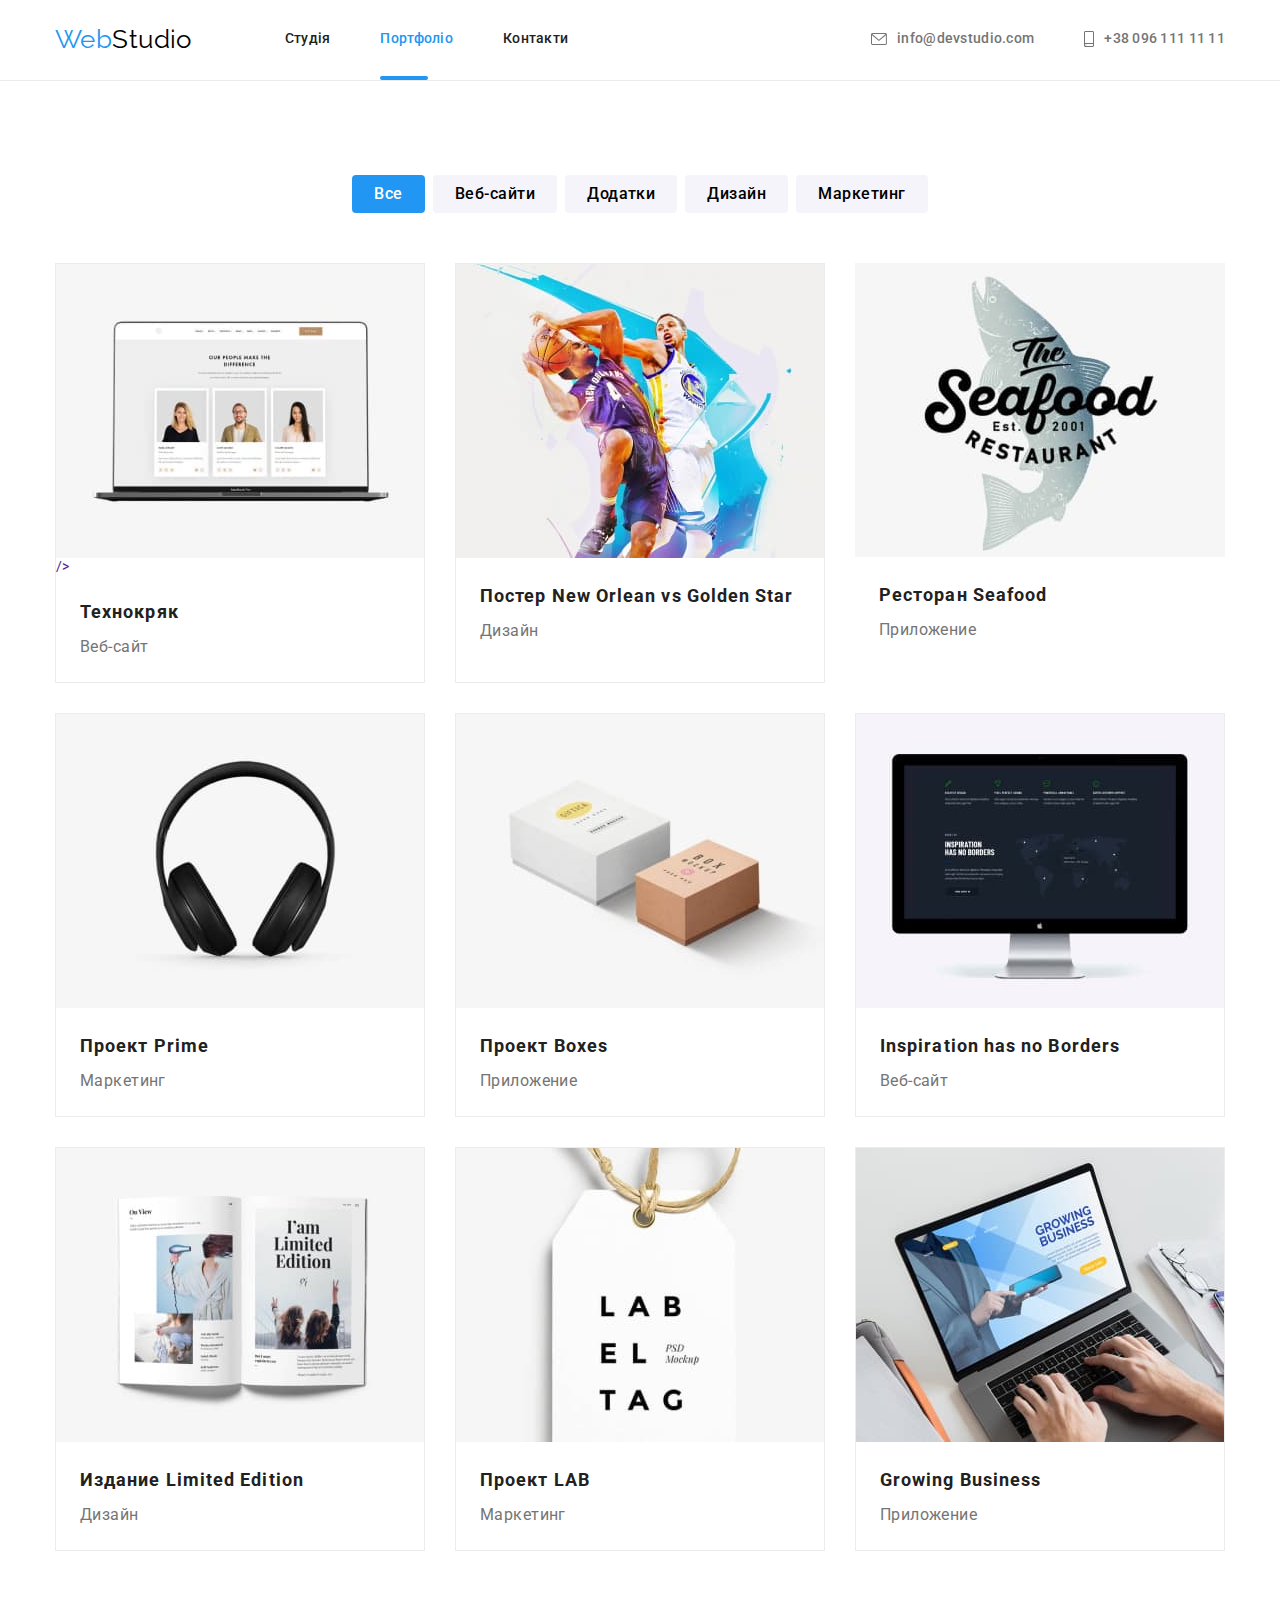
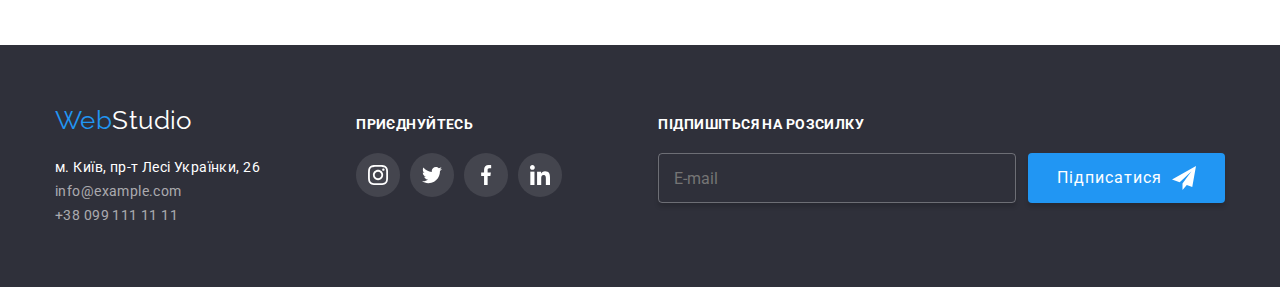
==== commit 4cceb531: "HW-08" ====
--- a/portfolio.html
+++ b/portfolio.html
@@ -122,7 +122,7 @@
 											media="(min-width: 1200px)"
 										/>
 										<source
-											srcset="./images/projects/prod1-tablet.jpg 1x, ./images/projects/prod2-tablet@2x.jpg 2x"
+											srcset="./images/projects/prod2-tablet.jpg 1x, ./images/projects/prod2-tablet@2x.jpg 2x"
 											media="(min-width: 768px)"
 										/>
 										<source
@@ -145,7 +145,22 @@
 						<li class="portfolio-list__itemss">
 							<a class="portfolio-list__link link" href="">
 								<div class="portfolio-list__thumb">
-									<img src="./images/projects/prod3.jpg" alt="Лого рыбного ресторана " />
+									<picture>
+										<source
+											srcset="./images/projects/prod3-desktop.jpg 1x, ./images/projects/prod3-desktop@2x.jpg 2x"
+											media="(min-width: 1200px)"
+										/>
+										<source
+											srcset="./images/projects/prod3-tablet.jpg 1x, ./images/projects/prod3-tablet@2x.jpg 2x"
+											media="(min-width: 768px)"
+										/>
+										<source
+											srcset="./images/projects/prod3-mobile.jpg 1x, ./images/projects/prod3-mobile@2x.jpg 2x"
+											media="(max-width: 767px)"
+										/>
+										<img src="./images/projects/prod3.jpg" alt="Лого рыбного ресторана " />
+									</picture>
+
 									<p class="overlay">
 										Ресурс пропонує комплексні пропозиції з різним рівнем функціоналу та сервісів. Все це дозволить
 										відвідувачу отримати вичерпні відомості про компанію чи приватну особу.
@@ -159,7 +174,22 @@
 						<li class="portfolio-list__items">
 							<a class="portfolio-list__link link" href=""
 								><div class="portfolio-list__thumb">
-									<img src="./images/projects/prod4.jpg" alt="Наушники" />
+									<picture>
+										<source
+											srcset="./images/projects/prod4-desktop.jpg 1x, ./images/projects/prod4-desktop@2x.jpg 2x"
+											media="(min-width: 1200px)"
+										/>
+										<source
+											srcset="./images/projects/prod4-tablet.jpg 1x, ./images/projects/prod4-tablet@2x.jpg 2x"
+											media="(min-width: 768px)"
+										/>
+										<source
+											srcset="./images/projects/prod4-mobile.jpg 1x, ./images/projects/prod4-mobile@2x.jpg 2x"
+											media="(max-width: 767px)"
+										/>
+										<img src="./images/projects/prod4.jpg" alt="Наушники" />
+									</picture>
+
 									<p class="overlay">
 										Ресурс пропонує комплексні пропозиції з різним рівнем функціоналу та сервісів. Все це дозволить
 										відвідувачу отримати вичерпні відомості про компанію чи приватну особу.
@@ -173,7 +203,22 @@
 						<li class="portfolio-list__items">
 							<a class="portfolio-list__link link" href="">
 								<div class="portfolio-list__thumb">
-									<img src="./images/projects/prod5.jpg" alt="Упаковочные боксы" />
+									<picture>
+										<source
+											srcset="./images/projects/prod5-desktop.jpg 1x, ./images/projects/prod5-desktop@2x.jpg 2x"
+											media="(min-width: 1200px)"
+										/>
+										<source
+											srcset="./images/projects/prod5-tablet.jpg 1x, ./images/projects/prod5-tablet@2x.jpg 2x"
+											media="(min-width: 768px)"
+										/>
+										<source
+											srcset="./images/projects/prod5-mobile.jpg 1x, ./images/projects/prod5-mobile@2x.jpg 2x"
+											media="(max-width: 767px)"
+										/>
+										<img src="./images/projects/prod5.jpg" alt="Упаковочные боксы" />
+									</picture>
+
 									<p class="overlay">
 										Ресурс пропонує комплексні пропозиції з різним рівнем функціоналу та сервісів. Все це дозволить
 										відвідувачу отримати вичерпні відомості про компанію чи приватну особу.
@@ -187,7 +232,22 @@
 						<li class="portfolio-list__items">
 							<a class="portfolio-list__link link" href="">
 								<div class="portfolio-list__thumb">
-									<img src="./images/projects/prod6.jpg" alt="Веб-сайт Inspiration открыт на мониторе" />
+									<picture>
+										<source
+											srcset="./images/projects/prod6-desktop.jpg 1x, ./images/projects/prod6-desktop@2x.jpg 2x"
+											media="(min-width: 1200px)"
+										/>
+										<source
+											srcset="./images/projects/prod6-tablet.jpg 1x, ./images/projects/prod6-tablet@2x.jpg 2x"
+											media="(min-width: 768px)"
+										/>
+										<source
+											srcset="./images/projects/prod6-mobile.jpg 1x, ./images/projects/prod6-mobile@2x.jpg 2x"
+											media="(max-width: 767px)"
+										/>
+										<img src="./images/projects/prod6.jpg" alt="Веб-сайт Inspiration открыт на мониторе" />
+									</picture>
+
 									<p class="overlay">
 										Ресурс пропонує комплексні пропозиції з різним рівнем функціоналу та сервісів. Все це дозволить
 										відвідувачу отримати вичерпні відомості про компанію чи приватну особу.
@@ -201,7 +261,22 @@
 						<li class="portfolio-list__items">
 							<a class="portfolio-list__link link" href="">
 								<div class="portfolio-list__thumb">
-									<img src="./images/projects/prod7.jpg" alt="Открытый глянцевый журнал" />
+									<picture>
+										<source
+											srcset="./images/projects/prod7-desktop.jpg 1x, ./images/projects/prod7-desktop@2x.jpg 2x"
+											media="(min-width: 1200px)"
+										/>
+										<source
+											srcset="./images/projects/prod7-tablet.jpg 1x, ./images/projects/prod7-tablet@2x.jpg 2x"
+											media="(min-width: 768px)"
+										/>
+										<source
+											srcset="./images/projects/prod7-mobile.jpg 1x, ./images/projects/prod7-mobile@2x.jpg 2x"
+											media="(max-width: 767px)"
+										/>
+										<img src="./images/projects/prod7.jpg" alt="Limited Edition" />
+									</picture>
+
 									<p class="overlay">
 										Ресурс пропонує комплексні пропозиції з різним рівнем функціоналу та сервісів. Все це дозволить
 										відвідувачу отримати вичерпні відомості про компанію чи приватну особу.
@@ -215,7 +290,21 @@
 						<li class="portfolio-list__items">
 							<a class="portfolio-list__link link" href="">
 								<div class="portfolio-list__thumb">
-									<img src="./images/projects/prod8.jpg" alt="Бирка LabelTag" />
+									<picture>
+										<source
+											srcset="./images/projects/prod8-desktop.jpg 1x, ./images/projects/prod8-desktop@2x.jpg 2x"
+											media="(min-width: 1200px)"
+										/>
+										<source
+											srcset="./images/projects/prod8-tablet.jpg 1x, ./images/projects/prod8-tablet@2x.jpg 2x"
+											media="(min-width: 768px)"
+										/>
+										<source
+											srcset="./images/projects/prod8-mobile.jpg 1x, ./images/projects/prod8-mobile@2x.jpg 2x"
+											media="(max-width: 767px)"
+										/>
+										<img src="./images/projects/prod8.jpg" alt="label tag" />
+									</picture>
 									<p class="overlay">
 										Ресурс пропонує комплексні пропозиції з різним рівнем функціоналу та сервісів. Все це дозволить
 										відвідувачу отримати вичерпні відомості про компанію чи приватну особу.
@@ -229,7 +318,22 @@
 						<li class="portfolio-list__items">
 							<a class="portfolio-list__link link" href="">
 								<div class="portfolio-list__thumb">
-									<img src="./images/projects/prod9.jpg" alt="Приложение Growing Business открыто на мониторе" />
+									<picture>
+										<source
+											srcset="./images/projects/prod9-desktop.jpg 1x, ./images/projects/prod9-desktop@2x.jpg 2x"
+											media="(min-width: 1200px)"
+										/>
+										<source
+											srcset="./images/projects/prod9-tablet.jpg 1x, ./images/projects/prod9-tablet@2x.jpg 2x"
+											media="(min-width: 768px)"
+										/>
+										<source
+											srcset="./images/projects/prod9-mobile.jpg 1x, ./images/projects/prod9-mobile@2x.jpg 2x"
+											media="(max-width: 767px)"
+										/>
+										<img src="./images/projects/prod9.jpg" alt="Приложение Growing Business открыто на мониторе" />
+									</picture>
+
 									<p class="overlay">
 										Ресурс пропонує комплексні пропозиції з різним рівнем функціоналу та сервісів. Все це дозволить
 										відвідувачу отримати вичерпні відомості про компанію чи приватну особу.
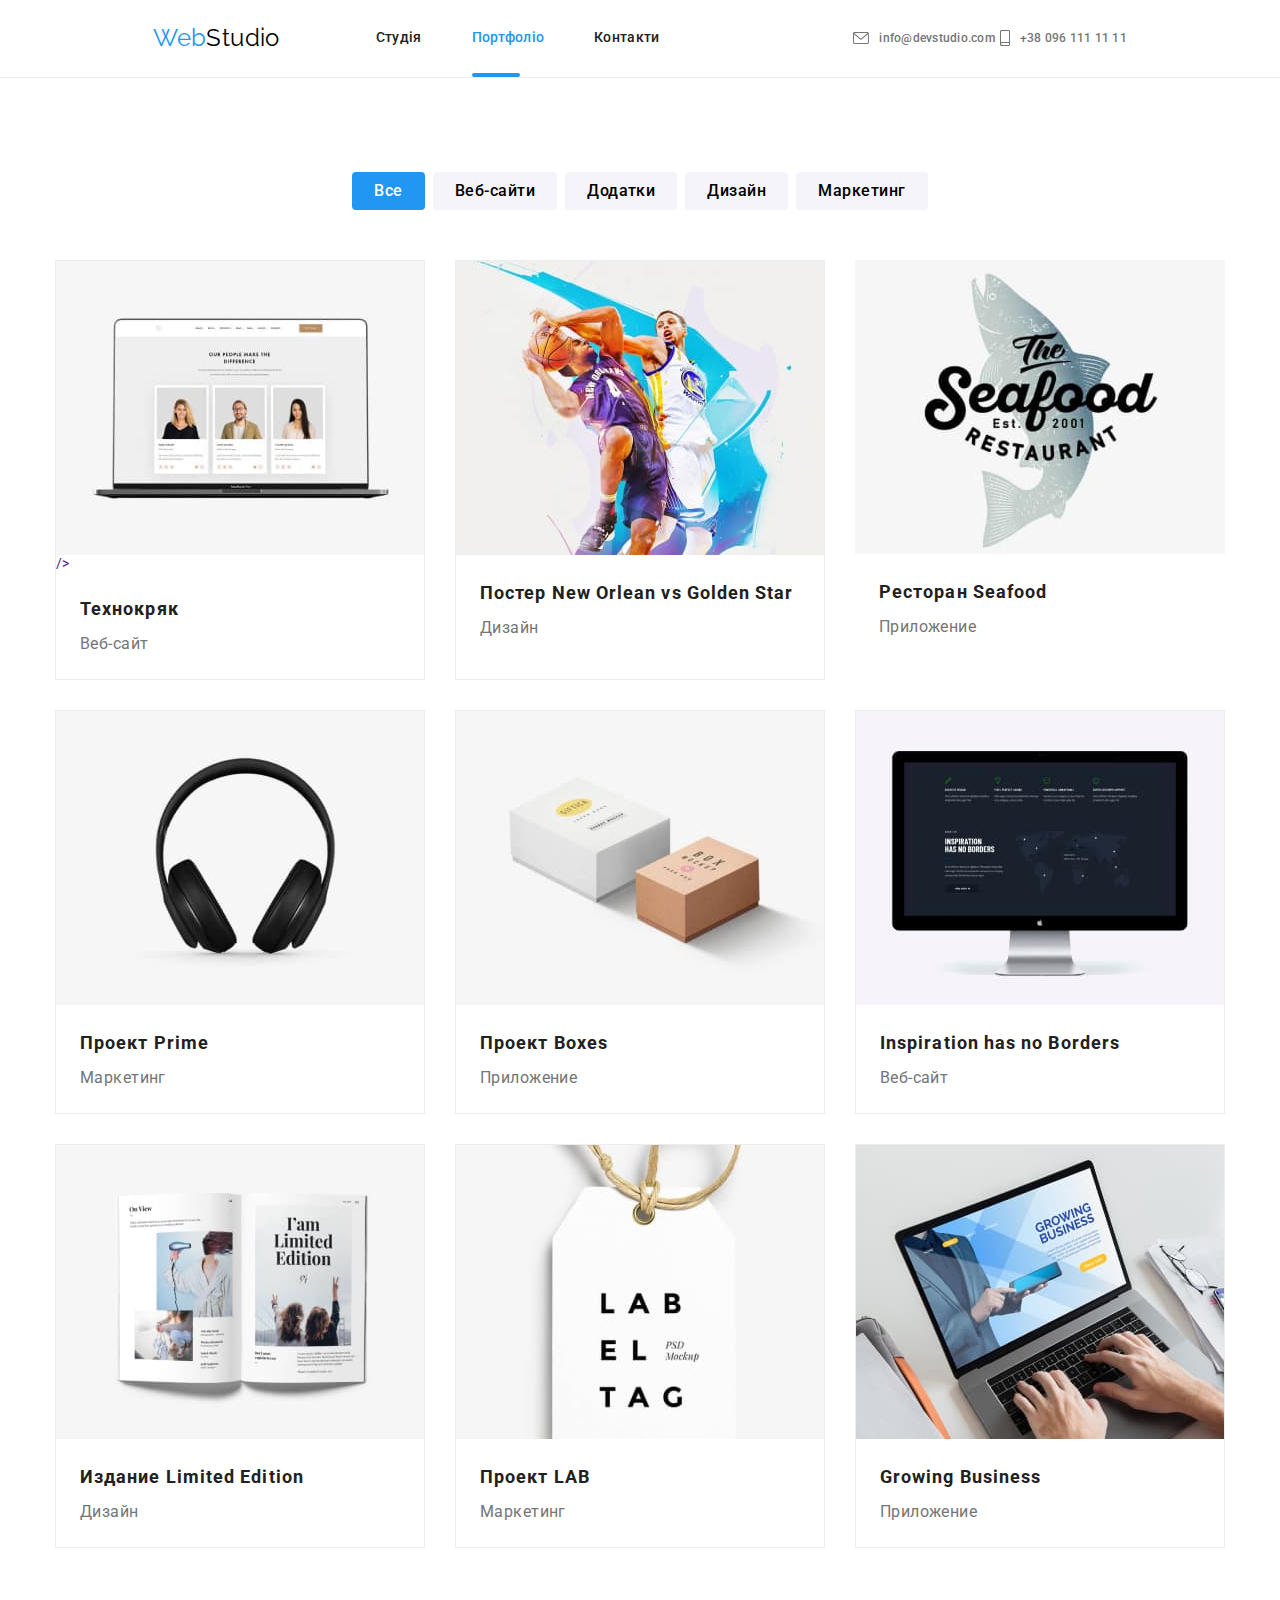
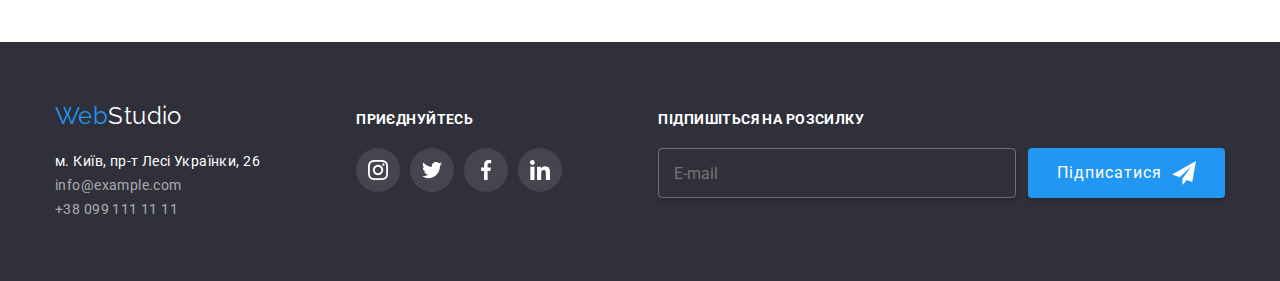
==== commit 76bccbe5: "HW-08" ====
--- a/portfolio.html
+++ b/portfolio.html
@@ -23,7 +23,7 @@
 				<nav class="page-nav">
 					<a class="logo link" href="./index.html">Web<sp class="logo-black">Studio</sp> </a>
 
-					<ul class="menu list">
+					<ul class="menu nav list">
 						<li class="menu__item">
 							<a class="menu__link link" href="./index.html">Студія</a>
 						</li>
@@ -35,8 +35,14 @@
 						</li>
 					</ul>
 				</nav>
-				<!-- ======== -->
-				<ul class="menu list">
+
+				<button type="button" class="mobile-menu-open" data-menu-open>
+					<svg class="mobile-menu-open_icon" width="40" height="40">
+						<use href="./images/sprite.svg#icon-burger"></use>
+					</svg>
+				</button>
+
+				<ul class="menu adress list">
 					<li class="menu__item">
 						<a class="menu__link contact link" href="mailto:info@devstudio.com">
 							<svg class="menu__icon" width="16px" height="12px">
@@ -54,6 +60,55 @@
 						>
 					</li>
 				</ul>
+			</div>
+			<div class="mobile-menu" data-menu>
+				<div class="container mobile-menu_container">
+					<button class="mobile-menu_close-btn" data-menu-close>
+						<svg class="mobile-menu_close-icon" width="40" height="40">
+							<use href="./images/sprite.svg#icon-close-btn"></use>
+						</svg>
+					</button>
+
+					<ul class="">
+						<li><a class="menu__link link" href="./index.html">Студія</a></li>
+						<li><a class="menu__link current link" href="./portfolio.html">Портфоліо</a></li>
+						<li><a class="menu__link link" href="">Контакти</a></li>
+					</ul>
+
+					<ul class="">
+						<li class="menu__item">
+							<a class="menu__link contact link" href="mailto:info@devstudio.com">
+								<svg class="menu__icon" width="16px" height="12px">
+									<use href="./images/sprite.svg#icon-envelope"></use>
+								</svg>
+								info@devstudio.com</a
+							>
+						</li>
+						<li class="menu__item">
+							<a class="menu__link contact link" href="tel:+380961111111">
+								<svg class="menu__icon" width="10px" height="16px">
+									<use href="./images/sprite.svg#icon-smartphone"></use>
+								</svg>
+								+38 096 111 11 11</a
+							>
+						</li>
+					</ul>
+
+					<ul class="list">
+						<li class="">
+							<a class="" href="">Instagram</a>
+						</li>
+						<li class="">
+							<a class="" href="">Twitter</a>
+						</li>
+						<li class="">
+							<a class="" href="">Facebook</a>
+						</li>
+						<li class="">
+							<a class="" href="">Linkendin</a>
+						</li>
+					</ul>
+				</div>
 			</div>
 		</header>
 		<div class="border"></div>
--- a/css/main.min.css
+++ b/css/main.min.css
@@ -1 +1 @@
-:root{--primery-text-color: #212121;--secondary-text-color: #757575;--third-text-color: #ffffff;--accent-color: #2196f3;--primery-backgraund-color: #ffffff;--secondary-backgraund-color: #2f303a;--third-backgraund-color: #f5f4fa;--fours-text-color: #afb1b8;--icon-bg-color: rgba(255, 255, 255, 0.1);--overlay-color: rgba(33, 150, 243, 0.9);--second-overlay-color: rgba(47, 48, 58, 0.8);--transithion-duration-function: 250ms cubic-bezier(0.4, 0, 0.2, 1)}.portfolio-filtr,.clients__link,.team__social-link,.features__link,.modal-form-chek-desc,.close-modal-btn,.subscribe__form .subscribe.btn,.social__link,.social__list{display:flex;align-items:center;justify-content:center}.hero,.container{margin-left:auto;margin-right:auto}h1,h2,h3,h4,p{margin-top:0;margin-bottom:0}ul,ol{margin-top:0;margin-bottom:0;padding-left:0}img{display:block}button{cursor:pointer;border:none}.list{list-style:none}.link{text-decoration:none}body{font-family:"Roboto",sans-serif;font-size:14px;letter-spacing:.03em;color:var(--primery-text-color);background-color:var(--primery-backgraund-color)}.container{width:1200px;padding-left:15px;padding-right:15px}.section{padding-top:94px;padding-bottom:94px}.section-title{margin-bottom:50px;font-size:36px;line-height:1.17;text-align:center}.logo-black{color:#000}.logo-white{color:var(--third-text-color)}.logo{margin-right:93px;font-family:"Raleway";font-size:26px;line-height:1.19;color:var(--accent-color)}.page-header{position:relative;padding-top:24px;padding-bottom:25px}.page-header .container{display:flex;align-items:center;justify-content:space-between}.page-nav{display:flex}.menu{display:flex;align-items:center}.menu__link{display:flex;align-items:center;margin-left:auto;font-weight:500;line-height:1.14;letter-spacing:.02em;color:var(--primery-text-color);transition:color var(--transithion-duration-function)}.menu__link.contact{color:var(--secondary-text-color)}.menu__link:not(:last-child){margin-right:50px}.menu__link:hover,.menu__link:focus{color:var(--accent-color)}.menu__icon{margin-right:10px;fill:currentColor}.menu__item:not(:last-child){margin-right:50px}.menu__item .current{color:var(--accent-color)}.menu__item .current::after{position:absolute;bottom:0;display:block;cursor:auto;content:"";width:48px;height:4px;background-color:currentColor;border-radius:2px}.border{border-top:1px solid #ececec}.footer{padding-top:60px;padding-bottom:59px;background-color:var(--secondary-backgraund-color)}.footer .logo{display:block;margin-right:0px;margin-bottom:20px}.footer__address-social{display:flex;align-items:baseline;justify-content:space-between}.footer__adress-linkmap{font-style:normal;line-height:1.71;color:var(--third-text-color)}.adress__link{font-style:normal;line-height:1.71;color:rgba(255,255,255,.6);transition:color var(--transithion-duration-function)}.adress__link:not(:last-child){display:block;margin-bottom:9px}.adress__link:hover,.adress__link.adress__link:focus{color:var(--accent-color)}.footer__address-social{display:flex;align-items:baseline;justify-content:space-between}.social__title{margin-bottom:20px;font-size:14px;line-height:1.14;text-transform:uppercase;font-style:normal;color:var(--third-text-color)}.social__list{gap:10px}.social__link{width:44px;height:44px;border-radius:50%;flex-wrap:wrap;fill:var(--third-text-color);transition:background-color var(--transithion-duration-function)}.social__link:hover,.social__link:focus{background:var(--accent-color)}.social__item{display:flex;flex-wrap:wrap;width:44px;height:44px;border-radius:50%;background:var(--icon-bg-color)}.social__item-logo{width:20px;height:20px}.subscribe__title{font-weight:700;font-size:14px;line-height:1.14;text-transform:uppercase;margin-bottom:20px;color:#fff}.subscribe__form-fields{display:flex;border:none;padding:0}.subscribe__input-field{margin-right:12px}.subscribe__form-input{width:358px;height:50px;padding:16px 15px;font-size:16px;line-height:1.2;background-color:var(--background);background:rgba(0,0,0,0);color:var(--third-text-color);outline:none;cursor:pointer;border:1px solid rgba(255,255,255,.3);box-shadow:0px 4px 4px rgba(0,0,0,.15);border-radius:4px;transition:border 250ms cubic-bezier(0.4, 0, 0.2, 1)}.subscribe .btn{font-size:16px;line-height:1.88;letter-spacing:.06em;padding-top:10px;padding-bottom:10px;padding-right:62px;padding-left:28px;background:var(--accent-color);border-radius:4px;color:var(--third-text-color);box-shadow:0px 4px 4px rgba(0,0,0,.15);transition:background-color var(--transithion-duration-function)}.subscribe .btn:active{background-color:#188ce8}.subscribe__form.form-input:focus{outline:none;border:1px solid var(--accent-color)}.subscribe__form.form-input::placeholder{color:rgba(255,255,255,.6)}.subscribe__form .subscribe.btn{padding:10px 29px;gap:10px}.link-svg{fill:var(--third-text-color)}.overlay{position:absolute;top:0;left:0;padding-top:63px;padding-bottom:63px;padding-left:24px;padding-right:24px;width:100%;height:100%;overflow:auto;transform:translate(0, 100%);transition:transform var(--transithion-duration-function);background-color:var(--overlay-color);color:#fff;font-size:18px;line-height:1.56}.visually-hidden{position:absolute;width:1px;height:1px;margin:-1px;border:0;padding:0;white-space:nowrap;clip-path:inset(100%);clip:rect(0 0 0 0);overflow:hidden}.backdrop.is-hidden{opacity:0;visibility:hidden;pointer-events:none}.backdrop{position:fixed;z-index:100;top:0;left:0;width:100%;height:100%;background-color:rgba(0,0,0,.2);transition:opacity var(--transithion-duration-function),visability var(--transithion-duration-function)}.modal{position:absolute;top:50%;left:50%;transform:translate(-50%, -50%);width:528px;background-color:var(--primery-backgraund-color);padding:40px}.close-modal-btn{position:absolute;top:8px;right:8px;width:30px;height:30px;border-radius:50%;background-color:rgba(0,0,0,0);border:1px solid rgba(0,0,0,.1);padding:0;transition:border-color var(--tra)}.close-modal-btn:hover,.close-modal-btn:focus{border-color:var(--accent-color)}.close-modal-btn:hover .modal-close-btn-icon,.close-modal-btn:focus .modal-close-btn-icon{fill:var(--accent-color)}.modal-title{margin-bottom:12px;font-size:20px;line-height:1.15;letter-spacing:.03em;text-align:center}.modal-form{display:flex;flex-direction:column}.modal-form-filed{margin-bottom:10px}.modal-form-filed.user-policy-field{margin-bottom:20px}.modal-form-input-desc{display:block;font-size:12px;line-height:1.17;letter-spacing:.01em;color:var(--secondary-text-color);margin-bottom:4px}.modal-form-input-wrapper{display:block;position:relative}.modal-form-input{width:100%;height:40px;border:1px solid rgba(33,33,33,.2);border-radius:4px;padding-left:42px;color:#000;transition:border-color var(--transithion-duration-function)}.modal-form-input:focus{outline:none;border:1px solid var(--accent-color)}.user-name-icon{position:absolute;top:50%;left:12px;transform:translateY(-50%);transition:fill var(--transithion-duration-function)}.modal-form-input:focus+.user-name-icon{fill:var(--accent-color)}.modal-form-massage{display:block;resize:none;width:100%;height:120px;padding:12px 16px;border:1px solid rgba(33,33,33,.2);border-radius:4px;transition:border-color var(--transithion-duration-function)}.modal-form-massage:focus{outline:none;border-color:var(--accent-color)}.modal-form-massage::placeholder{color:rgba(117,117,117,.5)}.modal-form-chek-desc{margin-bottom:30px;font-style:normal;font-weight:400;line-height:1.71;color:var(--secondary-text-color)}.modal-form-chek-desc::before{content:"";display:block;width:16px;height:15px;margin-right:8px;cursor:pointer;border:2px solid var(--primery-text-color);border-radius:2px}.modal-form-chek:checked+.modal-form-chek-desc::before{border:none;border:2px solid var(--accent-color);background-color:var(--accent-color);background-image:url(../images/checkicon.svg);background-size:cover}.modal-form-chek:focus+.modal-form-chek-desc::before{border:none;border:2px solid var(--accent-color);background-color:var(--accent-color);background-image:url(../images/checkicon.svg);background-size:cover}.modal-form-chek-desc-link{color:var(--accent-color)}.modal-form-submit{align-self:center;font-size:16px;line-height:1.88;letter-spacing:.06em;padding-top:10px;padding-bottom:10px;padding-right:52px;padding-left:52px;background:var(--accent-color);border-radius:4px;color:var(--third-text-color);box-shadow:0px 4px 4px rgba(0,0,0,.15);transition:background-color var(--transithion-duration-function)}.modal-form-submit:active{background-color:#188ce8;box-shadow:0px 4px 4px rgba(0,0,0,.15);border-radius:4px}.hero{padding-top:200px;padding-bottom:200px;text-align:center;background-image:linear-gradient(to right, rgba(47, 48, 58, 0.4), rgba(47, 48, 58, 0.4)),url("../../images/hero/hero-mobile.jpg");background-color:var(--secondary-backgraund-color);max-width:1600px;background-repeat:no-repeat;background-position:center;background-size:cover}@media screen and (min-device-pixel-ratio: 2)and (max-width: 767px),screen and (min-resolution: 192dpi)and (max-width: 767px),screen and (min-resolution: 2dppx)and (max-width: 767px){.hero{background-image:linear-gradient(to right, rgba(47, 48, 58, 0.4), rgba(47, 48, 58, 0.4)),url("../../images/hero/hero-mobile@2x.jpg")}}@media screen and (min-width: 768px){.hero{background-image:linear-gradient(to right, rgba(47, 48, 58, 0.4), rgba(47, 48, 58, 0.4)),url("../../images/hero/hero-tablet.jpg")}}@media screen and (min-device-pixel-ratio: 2)and (min-width: 768px),screen and (min-resolution: 192dpi)and (min-width: 768px),screen and (min-resolution: 2dppx)and (min-width: 768px){.hero{background-image:linear-gradient(to right, rgba(47, 48, 58, 0.4), rgba(47, 48, 58, 0.4)),url("../../images/hero/hero-tablet@2x.jpg")}}@media screen and (min-width: 1200px){.hero{background-image:linear-gradient(to right, rgba(47, 48, 58, 0.4), rgba(47, 48, 58, 0.4)),url("../../images/hero/hero-desktop.jpg")}}@media screen and (min-width: 1200px)and (min-device-pixel-ratio: 2)and (min-width: 1200px),screen and (min-width: 1200px)and (min-resolution: 192dpi)and (min-width: 1200px),screen and (min-width: 1200px)and (min-resolution: 2dppx)and (min-width: 1200px){.hero{background-image:linear-gradient(to right, rgba(47, 48, 58, 0.4), rgba(47, 48, 58, 0.4)),url("../../images/hero/hero-desktop@2x.jpg")}}@media screen and (min-width: 1200px){.hero__title{margin-left:auto;margin-right:auto;width:696px;font-weight:900;font-size:44px;line-height:1.36;letter-spacing:.06em;text-transform:uppercase;color:var(--third-text-color)}}@media screen and (min-width: 1200px){.hero.btn{margin-top:30px;font-size:16px;line-height:1.88;letter-spacing:.06em;padding-top:10px;padding-bottom:10px;padding-right:32px;padding-left:32px;background:var(--accent-color);border-radius:4px;color:var(--third-text-color);box-shadow:0px 4px 4px rgba(0,0,0,.15);transition:background-color var(--transithion-duration-function)}.hero.btn:active{background-color:#188ce8;box-shadow:0px 4px 4px rgba(0,0,0,.15);border-radius:4px}}.features{display:flex;flex-wrap:wrap;gap:30px}.features__item{flex-basis:calc((100% - 90px)/4)}.features__link{flex-wrap:wrap;height:120px;background:var(--third-backgraund-color);border-radius:4px;margin-bottom:30px}.features.title{margin-bottom:10px;font-size:14px;line-height:1.14;text-transform:uppercase}.features.text{line-height:1.71;font-style:normal;color:var(--secondary-text-color)}.features.link-icon{display:flex;flex-wrap:wrap;width:70px;height:70px}.about{padding-top:0px;display:flex;gap:30px}.about__item{flex-basis:calc((100% - 60px)/3)}.about__thumb{position:relative}.about__overlay{position:absolute;bottom:0;left:0;padding-top:27px;padding-bottom:27px;width:100%;height:23.8095238095%;line-height:1.14;text-align:center;text-transform:uppercase;color:var(--primery-backgraund-color);background-color:var(--second-overlay-color)}.team{background-color:var(--third-backgraund-color)}.team.list{display:flex;flex-wrap:wrap;gap:30px}.team__item{background-color:var(--primery-backgraund-color);flex-basis:calc((100% - 90px)/4);box-shadow:0px 1px 3px rgba(0,0,0,.12),0px 1px 1px rgba(0,0,0,.14),0px 2px 1px rgba(0,0,0,.2);border-radius:0px 0px 4px 4px}.team__man{padding-top:30px;font-weight:500;font-size:16px;line-height:1.19;text-align:center}.team__title{margin-top:10px;margin-bottom:16px;font-size:16px;line-height:1.19;text-align:center;color:var(--secondary-text-color)}.team__social{display:flex;gap:10px;justify-content:center;margin:0px;padding-bottom:30px}.team__social-link{width:44px;height:44px;border-radius:50%;fill:var(--fours-text-color);transition:fill var(--transithion-duration-function),background-color var(--transithion-duration-function)}.team__social-link:hover,.team__social-link:focus{fill:var(--primery-backgraund-color);background-color:var(--accent-color)}.team__social-icon{width:20px;height:20px}.clients{display:flex;gap:30px;justify-content:center}.clients__link{width:170px;height:92px;fill:var(--fours-text-color);border-radius:4px;border:1px solid var(--fours-text-color);transition:fill var(--transithion-duration-function),border var(--transithion-duration-function)}.clients__link:hover,.clients__link:focus{fill:var(--accent-color);border:1px solid var(--accent-color)}.clients__icon{width:106px;height:60px}.portfolio-filtr{margin-bottom:50px;outline:#757575}.portfolio-filtr__item:not(:last-child){margin-right:8px}.portfolio.btn{font-family:"Roboto";font-style:normal;font-weight:500;font-size:16px;line-height:1.62;text-align:center;letter-spacing:.03em;transition:background var(--transithion-duration-function),color var(--transithion-duration-function),box-shadow var(--transithion-duration-function);padding-top:6px;padding-bottom:6px;padding-right:22px;padding-left:22px;background:var(--third-backgraund-color);border-radius:4px}.portfolio.btn.current{color:var(--third-text-color);background:var(--accent-color)}.portfolio.btn:hover,.portfolio.btn:focus{background:var(--accent-color);color:var(--third-text-color);box-shadow:0px 3px 1px rgba(0,0,0,.1),0px 1px 2px rgba(0,0,0,.08),0px 2px 2px rgba(0,0,0,.12);border-radius:4px}.portfolio-list{display:flex;flex-wrap:wrap;gap:30px}.portfolio-list__items{width:calc((100% - 60px)/3);border:1px solid #ececec}.portfolio-list__link{display:block;background-color:var(--primery-backgraund-color);transition:box-shadow var(--transithion-duration-function)}.portfolio-list__link:hover,.portfolio-list__link:focus{box-shadow:0px 1px 1px rgba(0,0,0,.12),0px 4px 4px rgba(0,0,0,.06),1px 4px 6px rgba(0,0,0,.16)}.portfolio-list__link:hover .overlay,.portfolio-list__link:focus .overlay{transform:translate(0, 0)}.portfolio-list__thumb{position:relative;overflow:hidden}.portfolio-list__name{padding-top:20px;padding-left:24px;margin-bottom:2px;font-size:18px;line-height:2;letter-spacing:.06em;color:var(--primery-text-color)}.portfolio-list__namefiltr{padding-bottom:20px;padding-left:24px;font-size:16px;line-height:1.88;color:var(--secondary-text-color)}/*# sourceMappingURL=main.min.css.map */+:root{--primery-text-color: #212121;--secondary-text-color: #757575;--third-text-color: #ffffff;--accent-color: #2196f3;--primery-backgraund-color: #ffffff;--secondary-backgraund-color: #2f303a;--third-backgraund-color: #f5f4fa;--fours-text-color: #afb1b8;--icon-bg-color: rgba(255, 255, 255, 0.1);--overlay-color: rgba(33, 150, 243, 0.9);--second-overlay-color: rgba(47, 48, 58, 0.8);--transithion-duration-function: 250ms cubic-bezier(0.4, 0, 0.2, 1)}.portfolio-filtr,.clients__link,.team__social-link,.features__link,.modal-form-chek-desc,.close-modal-btn,.subscribe__form .subscribe.btn,.social__link,.social__list{display:flex;align-items:center;justify-content:center}.hero{margin-left:auto;margin-right:auto}h1,h2,h3,h4,p{margin-top:0;margin-bottom:0}ul,ol{margin-top:0;margin-bottom:0;padding-left:0}img{display:block}button{cursor:pointer;border:none}.list{list-style:none}.link{text-decoration:none}body{font-family:"Roboto",sans-serif;font-size:14px;letter-spacing:.03em;color:var(--primery-text-color);background-color:var(--primery-backgraund-color)}.container{padding-left:15px;padding-right:15px}@media screen and (min-width: 480px){.container{width:450px}}@media screen and (min-width: 768px){.container{width:768px}}@media screen and (min-width: 1200px){.container{width:1200px;margin-left:auto;margin-right:auto}}.section{padding-top:94px;padding-bottom:94px}.section-title{margin-bottom:50px;font-size:36px;line-height:1.17;text-align:center}.logo-black{color:#000}.logo-white{color:var(--third-text-color)}@media screen and (min-width: 768px){.logo{margin-right:87px;font-family:"Raleway";font-size:24px;line-height:1.17;color:var(--accent-color)}}@media screen and (min-width: 1200px){.logo{margin-right:96px}}@media screen and (max-width: 767px){.menu{display:none}.mobile-menu-open{background-color:rgba(0,0,0,0);border:none;padding:0;line-height:0}}@media screen and (min-width: 768px){.mobile-menu-open{display:none}.page-header{position:relative;padding-top:16px;padding-bottom:16px}.page-header .container{display:flex;justify-content:space-between}.page-nav{display:flex}.menu{display:flex;align-items:center}.menu__link{display:flex;align-items:center;margin-left:auto;font-weight:500;line-height:1.14;letter-spacing:.02em;color:var(--primery-text-color);transition:color var(--transithion-duration-function)}.menu__link.contact{color:var(--secondary-text-color);font-size:12px;line-height:1.17}.menu__link:hover,.menu__link:focus{color:var(--accent-color)}.menu__icon{margin-right:10px;fill:currentColor}.menu.adress{flex-wrap:wrap;justify-content:flex-start;gap:5px}.menu.nav{margin-right:96px}.menu.nav .menu__item:not(:last-child){margin-right:50px}.menu__item .current{color:var(--accent-color)}.menu__item .current::after{position:absolute;bottom:0;display:block;cursor:auto;content:"";width:48px;height:4px;background-color:currentColor;border-radius:2px}.border{border-top:1px solid #ececec}}@media screen and (min-width: 1200px){.page-header{padding-top:24px;padding-bottom:25px}.page-header .container{justify-content:space-evenly}}@media screen and (max-width: 767px){.mobile-menu{position:fixed;width:100%;height:100%;top:0;left:0;z-index:1000;background-color:red;opacity:0;visibility:hidden;pointer-events:none;transition:var(--transithion-duration-function)}.mobile-menu.is-open{opacity:1;visibility:visible;pointer-events:auto}.mobile-menu_container{position:relative;padding-left:25px;padding-top:48px;padding-bottom:48px}.mobile-menu_close-btn{position:absolute;top:10px;right:15px;background-color:rgba(0,0,0,0);border:0;padding:0;line-height:0}}@media screen and (min-width: 768px){.mobile-menu{display:none}}.footer{padding-top:60px;padding-bottom:59px;background-color:var(--secondary-backgraund-color)}.footer .logo{display:block;margin-right:0px;margin-bottom:20px}.footer__address-social{display:flex;align-items:baseline;justify-content:space-between}.footer__adress-linkmap{font-style:normal;line-height:1.71;color:var(--third-text-color)}.adress__link{font-style:normal;line-height:1.71;color:rgba(255,255,255,.6);transition:color var(--transithion-duration-function)}.adress__link:not(:last-child){display:block;margin-bottom:9px}.adress__link:hover,.adress__link.adress__link:focus{color:var(--accent-color)}.footer__address-social{display:flex;align-items:baseline;justify-content:space-between}.social__title{margin-bottom:20px;font-size:14px;line-height:1.14;text-transform:uppercase;font-style:normal;color:var(--third-text-color)}.social__list{gap:10px}.social__link{width:44px;height:44px;border-radius:50%;flex-wrap:wrap;fill:var(--third-text-color);transition:background-color var(--transithion-duration-function)}.social__link:hover,.social__link:focus{background:var(--accent-color)}.social__item{display:flex;flex-wrap:wrap;width:44px;height:44px;border-radius:50%;background:var(--icon-bg-color)}.social__item-logo{width:20px;height:20px}.subscribe__title{font-weight:700;font-size:14px;line-height:1.14;text-transform:uppercase;margin-bottom:20px;color:#fff}.subscribe__form-fields{display:flex;border:none;padding:0}.subscribe__input-field{margin-right:12px}.subscribe__form-input{width:358px;height:50px;padding:16px 15px;font-size:16px;line-height:1.2;background-color:var(--background);background:rgba(0,0,0,0);color:var(--third-text-color);outline:none;cursor:pointer;border:1px solid rgba(255,255,255,.3);box-shadow:0px 4px 4px rgba(0,0,0,.15);border-radius:4px;transition:border 250ms cubic-bezier(0.4, 0, 0.2, 1)}.subscribe .btn{font-size:16px;line-height:1.88;letter-spacing:.06em;padding-top:10px;padding-bottom:10px;padding-right:62px;padding-left:28px;background:var(--accent-color);border-radius:4px;color:var(--third-text-color);box-shadow:0px 4px 4px rgba(0,0,0,.15);transition:background-color var(--transithion-duration-function)}.subscribe .btn:active{background-color:#188ce8}.subscribe__form.form-input:focus{outline:none;border:1px solid var(--accent-color)}.subscribe__form.form-input::placeholder{color:rgba(255,255,255,.6)}.subscribe__form .subscribe.btn{padding:10px 29px;gap:10px}.link-svg{fill:var(--third-text-color)}.overlay{position:absolute;top:0;left:0;padding-top:63px;padding-bottom:63px;padding-left:24px;padding-right:24px;width:100%;height:100%;overflow:auto;transform:translate(0, 100%);transition:transform var(--transithion-duration-function);background-color:var(--overlay-color);color:#fff;font-size:18px;line-height:1.56}.visually-hidden{position:absolute;width:1px;height:1px;margin:-1px;border:0;padding:0;white-space:nowrap;clip-path:inset(100%);clip:rect(0 0 0 0);overflow:hidden}.backdrop.is-hidden{opacity:0;visibility:hidden;pointer-events:none}.backdrop{position:fixed;z-index:100;top:0;left:0;width:100%;height:100%;background-color:rgba(0,0,0,.2);transition:opacity var(--transithion-duration-function),visability var(--transithion-duration-function)}.modal{position:absolute;top:50%;left:50%;transform:translate(-50%, -50%);width:528px;background-color:var(--primery-backgraund-color);padding:40px}.close-modal-btn{position:absolute;top:8px;right:8px;width:30px;height:30px;border-radius:50%;background-color:rgba(0,0,0,0);border:1px solid rgba(0,0,0,.1);padding:0;transition:border-color var(--tra)}.close-modal-btn:hover,.close-modal-btn:focus{border-color:var(--accent-color)}.close-modal-btn:hover .modal-close-btn-icon,.close-modal-btn:focus .modal-close-btn-icon{fill:var(--accent-color)}.modal-title{margin-bottom:12px;font-size:20px;line-height:1.15;letter-spacing:.03em;text-align:center}.modal-form{display:flex;flex-direction:column}.modal-form-filed{margin-bottom:10px}.modal-form-filed.user-policy-field{margin-bottom:20px}.modal-form-input-desc{display:block;font-size:12px;line-height:1.17;letter-spacing:.01em;color:var(--secondary-text-color);margin-bottom:4px}.modal-form-input-wrapper{display:block;position:relative}.modal-form-input{width:100%;height:40px;border:1px solid rgba(33,33,33,.2);border-radius:4px;padding-left:42px;color:#000;transition:border-color var(--transithion-duration-function)}.modal-form-input:focus{outline:none;border:1px solid var(--accent-color)}.user-name-icon{position:absolute;top:50%;left:12px;transform:translateY(-50%);transition:fill var(--transithion-duration-function)}.modal-form-input:focus+.user-name-icon{fill:var(--accent-color)}.modal-form-massage{display:block;resize:none;width:100%;height:120px;padding:12px 16px;border:1px solid rgba(33,33,33,.2);border-radius:4px;transition:border-color var(--transithion-duration-function)}.modal-form-massage:focus{outline:none;border-color:var(--accent-color)}.modal-form-massage::placeholder{color:rgba(117,117,117,.5)}.modal-form-chek-desc{margin-bottom:30px;font-style:normal;font-weight:400;line-height:1.71;color:var(--secondary-text-color)}.modal-form-chek-desc::before{content:"";display:block;width:16px;height:15px;margin-right:8px;cursor:pointer;border:2px solid var(--primery-text-color);border-radius:2px}.modal-form-chek:checked+.modal-form-chek-desc::before{border:none;border:2px solid var(--accent-color);background-color:var(--accent-color);background-image:url(../images/checkicon.svg);background-size:cover}.modal-form-chek:focus+.modal-form-chek-desc::before{border:none;border:2px solid var(--accent-color);background-color:var(--accent-color);background-image:url(../images/checkicon.svg);background-size:cover}.modal-form-chek-desc-link{color:var(--accent-color)}.modal-form-submit{align-self:center;font-size:16px;line-height:1.88;letter-spacing:.06em;padding-top:10px;padding-bottom:10px;padding-right:52px;padding-left:52px;background:var(--accent-color);border-radius:4px;color:var(--third-text-color);box-shadow:0px 4px 4px rgba(0,0,0,.15);transition:background-color var(--transithion-duration-function)}.modal-form-submit:active{background-color:#188ce8;box-shadow:0px 4px 4px rgba(0,0,0,.15);border-radius:4px}.hero{padding-top:200px;padding-bottom:200px;text-align:center;background-image:linear-gradient(to right, rgba(47, 48, 58, 0.4), rgba(47, 48, 58, 0.4)),url("../../images/hero/hero-mobile.jpg");background-color:var(--secondary-backgraund-color);max-width:1600px;background-repeat:no-repeat;background-position:center;background-size:cover}@media screen and (min-device-pixel-ratio: 2)and (max-width: 767px),screen and (min-resolution: 192dpi)and (max-width: 767px),screen and (min-resolution: 2dppx)and (max-width: 767px){.hero{background-image:linear-gradient(to right, rgba(47, 48, 58, 0.4), rgba(47, 48, 58, 0.4)),url("../../images/hero/hero-mobile@2x.jpg")}}@media screen and (min-width: 768px){.hero{background-image:linear-gradient(to right, rgba(47, 48, 58, 0.4), rgba(47, 48, 58, 0.4)),url("../../images/hero/hero-tablet.jpg")}}@media screen and (min-device-pixel-ratio: 2)and (min-width: 768px),screen and (min-resolution: 192dpi)and (min-width: 768px),screen and (min-resolution: 2dppx)and (min-width: 768px){.hero{background-image:linear-gradient(to right, rgba(47, 48, 58, 0.4), rgba(47, 48, 58, 0.4)),url("../../images/hero/hero-tablet@2x.jpg")}}@media screen and (min-width: 1200px){.hero{background-image:linear-gradient(to right, rgba(47, 48, 58, 0.4), rgba(47, 48, 58, 0.4)),url("../../images/hero/hero-desktop.jpg")}}@media screen and (min-width: 1200px)and (min-device-pixel-ratio: 2)and (min-width: 1200px),screen and (min-width: 1200px)and (min-resolution: 192dpi)and (min-width: 1200px),screen and (min-width: 1200px)and (min-resolution: 2dppx)and (min-width: 1200px){.hero{background-image:linear-gradient(to right, rgba(47, 48, 58, 0.4), rgba(47, 48, 58, 0.4)),url("../../images/hero/hero-desktop@2x.jpg")}}@media screen and (min-width: 1200px){.hero__title{margin-left:auto;margin-right:auto;width:696px;font-weight:900;font-size:44px;line-height:1.36;letter-spacing:.06em;text-transform:uppercase;color:var(--third-text-color)}}@media screen and (min-width: 1200px){.hero.btn{margin-top:30px;font-size:16px;line-height:1.88;letter-spacing:.06em;padding-top:10px;padding-bottom:10px;padding-right:32px;padding-left:32px;background:var(--accent-color);border-radius:4px;color:var(--third-text-color);box-shadow:0px 4px 4px rgba(0,0,0,.15);transition:background-color var(--transithion-duration-function)}.hero.btn:active{background-color:#188ce8;box-shadow:0px 4px 4px rgba(0,0,0,.15);border-radius:4px}}.features{display:flex;flex-wrap:wrap;gap:30px}.features__item{flex-basis:calc((100% - 90px)/4)}.features__link{flex-wrap:wrap;height:120px;background:var(--third-backgraund-color);border-radius:4px;margin-bottom:30px}.features.title{margin-bottom:10px;font-size:14px;line-height:1.14;text-transform:uppercase}.features.text{line-height:1.71;font-style:normal;color:var(--secondary-text-color)}.features.link-icon{display:flex;flex-wrap:wrap;width:70px;height:70px}.about{padding-top:0px;display:flex;gap:30px}.about__item{flex-basis:calc((100% - 60px)/3)}.about__thumb{position:relative}.about__overlay{position:absolute;bottom:0;left:0;padding-top:27px;padding-bottom:27px;width:100%;height:23.8095238095%;line-height:1.14;text-align:center;text-transform:uppercase;color:var(--primery-backgraund-color);background-color:var(--second-overlay-color)}.team{background-color:var(--third-backgraund-color)}.team.list{display:flex;flex-wrap:wrap;gap:30px}.team__item{background-color:var(--primery-backgraund-color);flex-basis:calc((100% - 90px)/4);box-shadow:0px 1px 3px rgba(0,0,0,.12),0px 1px 1px rgba(0,0,0,.14),0px 2px 1px rgba(0,0,0,.2);border-radius:0px 0px 4px 4px}.team__man{padding-top:30px;font-weight:500;font-size:16px;line-height:1.19;text-align:center}.team__title{margin-top:10px;margin-bottom:16px;font-size:16px;line-height:1.19;text-align:center;color:var(--secondary-text-color)}.team__social{display:flex;gap:10px;justify-content:center;margin:0px;padding-bottom:30px}.team__social-link{width:44px;height:44px;border-radius:50%;fill:var(--fours-text-color);transition:fill var(--transithion-duration-function),background-color var(--transithion-duration-function)}.team__social-link:hover,.team__social-link:focus{fill:var(--primery-backgraund-color);background-color:var(--accent-color)}.team__social-icon{width:20px;height:20px}.clients{display:flex;gap:30px;justify-content:center}.clients__link{width:170px;height:92px;fill:var(--fours-text-color);border-radius:4px;border:1px solid var(--fours-text-color);transition:fill var(--transithion-duration-function),border var(--transithion-duration-function)}.clients__link:hover,.clients__link:focus{fill:var(--accent-color);border:1px solid var(--accent-color)}.clients__icon{width:106px;height:60px}.portfolio-filtr{margin-bottom:50px;outline:#757575}.portfolio-filtr__item:not(:last-child){margin-right:8px}.portfolio.btn{font-family:"Roboto";font-style:normal;font-weight:500;font-size:16px;line-height:1.62;text-align:center;letter-spacing:.03em;transition:background var(--transithion-duration-function),color var(--transithion-duration-function),box-shadow var(--transithion-duration-function);padding-top:6px;padding-bottom:6px;padding-right:22px;padding-left:22px;background:var(--third-backgraund-color);border-radius:4px}.portfolio.btn.current{color:var(--third-text-color);background:var(--accent-color)}.portfolio.btn:hover,.portfolio.btn:focus{background:var(--accent-color);color:var(--third-text-color);box-shadow:0px 3px 1px rgba(0,0,0,.1),0px 1px 2px rgba(0,0,0,.08),0px 2px 2px rgba(0,0,0,.12);border-radius:4px}.portfolio-list{display:flex;flex-wrap:wrap;gap:30px}.portfolio-list__items{width:calc((100% - 60px)/3);border:1px solid #ececec}.portfolio-list__link{display:block;background-color:var(--primery-backgraund-color);transition:box-shadow var(--transithion-duration-function)}.portfolio-list__link:hover,.portfolio-list__link:focus{box-shadow:0px 1px 1px rgba(0,0,0,.12),0px 4px 4px rgba(0,0,0,.06),1px 4px 6px rgba(0,0,0,.16)}.portfolio-list__link:hover .overlay,.portfolio-list__link:focus .overlay{transform:translate(0, 0)}.portfolio-list__thumb{position:relative;overflow:hidden}.portfolio-list__name{padding-top:20px;padding-left:24px;margin-bottom:2px;font-size:18px;line-height:2;letter-spacing:.06em;color:var(--primery-text-color)}.portfolio-list__namefiltr{padding-bottom:20px;padding-left:24px;font-size:16px;line-height:1.88;color:var(--secondary-text-color)}/*# sourceMappingURL=main.min.css.map */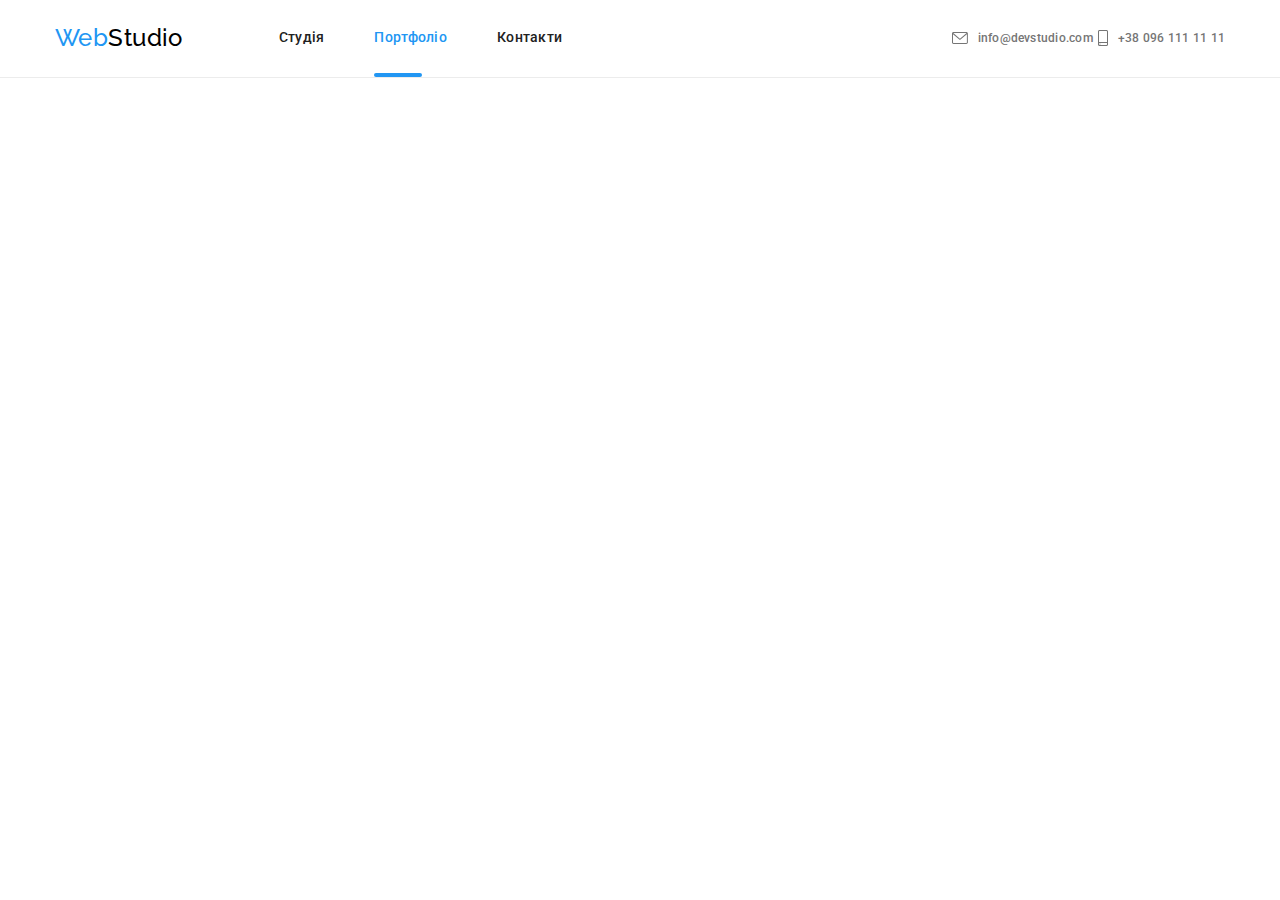
==== commit 58930a54: "HW-08" ====
--- a/portfolio.html
+++ b/portfolio.html
@@ -61,6 +61,7 @@
 					</li>
 				</ul>
 			</div>
+
 			<div class="mobile-menu" data-menu>
 				<div class="container mobile-menu_container">
 					<button class="mobile-menu_close-btn" data-menu-close>
@@ -69,43 +70,39 @@
 						</svg>
 					</button>
 
-					<ul class="">
-						<li><a class="menu__link link" href="./index.html">Студія</a></li>
-						<li><a class="menu__link current link" href="./portfolio.html">Портфоліо</a></li>
-						<li><a class="menu__link link" href="">Контакти</a></li>
-					</ul>
-
-					<ul class="">
-						<li class="menu__item">
-							<a class="menu__link contact link" href="mailto:info@devstudio.com">
-								<svg class="menu__icon" width="16px" height="12px">
-									<use href="./images/sprite.svg#icon-envelope"></use>
-								</svg>
-								info@devstudio.com</a
-							>
-						</li>
-						<li class="menu__item">
-							<a class="menu__link contact link" href="tel:+380961111111">
-								<svg class="menu__icon" width="10px" height="16px">
-									<use href="./images/sprite.svg#icon-smartphone"></use>
-								</svg>
-								+38 096 111 11 11</a
-							>
-						</li>
-					</ul>
-
-					<ul class="list">
-						<li class="">
-							<a class="" href="">Instagram</a>
-						</li>
-						<li class="">
-							<a class="" href="">Twitter</a>
-						</li>
-						<li class="">
-							<a class="" href="">Facebook</a>
-						</li>
-						<li class="">
-							<a class="" href="">Linkendin</a>
+					<ul class="mobile-menu-nav list">
+						<li class="mobile-menu-nav__item">
+							<a class="mobile-menu-nav__link link" href="./index.html">Студія</a>
+						</li>
+						<li class="mobile-menu-nav__item">
+							<a class="mobile-menu-nav__link current link" href="./portfolio.html">Портфоліо</a>
+						</li>
+						<li class="mobile-menu-nav__item">
+							<a class="mobile-menu-nav__link link" href="">Контакти</a>
+						</li>
+					</ul>
+
+					<ul class="mobile-menu-adress list">
+						<li class="mobile-menu-adress__item">
+							<a class="mobile-menu-adress__link tel link" href="tel:+380961111111">+38 096 111 11 11</a>
+						</li>
+						<li class="mobile-menu-adress__item">
+							<a class="mobile-menu-adress__link link" href="mailto:info@devstudio.com"> info@devstudio.com</a>
+						</li>
+					</ul>
+
+					<ul class="mobile-menu-social list">
+						<li class="mobile-menu-social_item">
+							<a class="mobile-menu-social_link link" href="">Instagram</a>
+						</li>
+						<li class="mobile-menu-social_item">
+							<a class="mobile-menu-social_link link" href="">Twitter</a>
+						</li>
+						<li class="mobile-menu-social_item">
+							<a class="mobile-menu-social_link link" href="">Facebook</a>
+						</li>
+						<li class="mobile-menu-social_item">
+							<a class="mobile-menu-social_link link" href="">Linkendin</a>
 						</li>
 					</ul>
 				</div>
@@ -116,7 +113,7 @@
 		<main>
 			<!---------------------- PORTFOLIO ----------------------->
 			<!------------ portfolio-filtr --------------->
-			<section class="section portfolio">
+			<!-- <section class="section portfolio">
 				<h1 class="visually-hidden">Портфолио</h1>
 				<div class="container">
 					<ul class="portfolio-filtr list">
@@ -135,9 +132,11 @@
 						<li class="portfolio-filtr__item">
 							<button class="portfolio btn" type="button">Маркетинг</button>
 						</li>
-					</ul>
+					</ul> -->
+
 					<!----------------- portfolio-list --------------->
-					<ul class="portfolio-list list">
+
+					<!-- <ul class="portfolio-list list">
 						<li class="portfolio-list__items">
 							<a class="portfolio-list__link link" href="">
 								<div class="portfolio-list__thumb">
@@ -402,11 +401,11 @@
 					</ul>
 				</div>
 			</section>
-		</main>
+		</main> -->
 
 		<!----------------- FOOTER --------------------->
 
-		<footer class="footer">
+		<!-- <footer class="footer">
 			<div class="container footer__address-social">
 				<div>
 					<a class="logo link" href="./index.html">Web<sp class="logo-white">Studio</sp> </a>
@@ -463,9 +462,11 @@
 							</a>
 						</li>
 					</ul>
-				</div>
+				</div> -->
+
 				<!-- ==========FOOTER-SUBSCRIBE======================= -->
-				<div class="subscribe">
+
+				<!-- <div class="subscribe">
 					<form action="#" class="subscribe__form">
 						<h2 class="subscribe__title">Підпишіться на розсилку</h2>
 						<div class="subscribe__form-fields">
@@ -482,6 +483,7 @@
 					</form>
 				</div>
 			</div>
-		</footer>
+		</footer> -->
+		<script src="./js/mobile-menu.js"></script>
 	</body>
 </html>
--- a/css/main.min.css
+++ b/css/main.min.css
@@ -1 +1 @@
-:root{--primery-text-color: #212121;--secondary-text-color: #757575;--third-text-color: #ffffff;--accent-color: #2196f3;--primery-backgraund-color: #ffffff;--secondary-backgraund-color: #2f303a;--third-backgraund-color: #f5f4fa;--fours-text-color: #afb1b8;--icon-bg-color: rgba(255, 255, 255, 0.1);--overlay-color: rgba(33, 150, 243, 0.9);--second-overlay-color: rgba(47, 48, 58, 0.8);--transithion-duration-function: 250ms cubic-bezier(0.4, 0, 0.2, 1)}.portfolio-filtr,.clients__link,.team__social-link,.features__link,.modal-form-chek-desc,.close-modal-btn,.subscribe__form .subscribe.btn,.social__link,.social__list{display:flex;align-items:center;justify-content:center}.hero{margin-left:auto;margin-right:auto}h1,h2,h3,h4,p{margin-top:0;margin-bottom:0}ul,ol{margin-top:0;margin-bottom:0;padding-left:0}img{display:block}button{cursor:pointer;border:none}.list{list-style:none}.link{text-decoration:none}body{font-family:"Roboto",sans-serif;font-size:14px;letter-spacing:.03em;color:var(--primery-text-color);background-color:var(--primery-backgraund-color)}.container{padding-left:15px;padding-right:15px}@media screen and (min-width: 480px){.container{width:450px}}@media screen and (min-width: 768px){.container{width:768px}}@media screen and (min-width: 1200px){.container{width:1200px;margin-left:auto;margin-right:auto}}.section{padding-top:94px;padding-bottom:94px}.section-title{margin-bottom:50px;font-size:36px;line-height:1.17;text-align:center}.logo-black{color:#000}.logo-white{color:var(--third-text-color)}@media screen and (min-width: 768px){.logo{margin-right:87px;font-family:"Raleway";font-size:24px;line-height:1.17;color:var(--accent-color)}}@media screen and (min-width: 1200px){.logo{margin-right:96px}}@media screen and (max-width: 767px){.menu{display:none}.mobile-menu-open{background-color:rgba(0,0,0,0);border:none;padding:0;line-height:0}}@media screen and (min-width: 768px){.mobile-menu-open{display:none}.page-header{position:relative;padding-top:16px;padding-bottom:16px}.page-header .container{display:flex;justify-content:space-between}.page-nav{display:flex}.menu{display:flex;align-items:center}.menu__link{display:flex;align-items:center;margin-left:auto;font-weight:500;line-height:1.14;letter-spacing:.02em;color:var(--primery-text-color);transition:color var(--transithion-duration-function)}.menu__link.contact{color:var(--secondary-text-color);font-size:12px;line-height:1.17}.menu__link:hover,.menu__link:focus{color:var(--accent-color)}.menu__icon{margin-right:10px;fill:currentColor}.menu.adress{flex-wrap:wrap;justify-content:flex-start;gap:5px}.menu.nav{margin-right:96px}.menu.nav .menu__item:not(:last-child){margin-right:50px}.menu__item .current{color:var(--accent-color)}.menu__item .current::after{position:absolute;bottom:0;display:block;cursor:auto;content:"";width:48px;height:4px;background-color:currentColor;border-radius:2px}.border{border-top:1px solid #ececec}}@media screen and (min-width: 1200px){.page-header{padding-top:24px;padding-bottom:25px}.page-header .container{justify-content:space-evenly}}@media screen and (max-width: 767px){.mobile-menu{position:fixed;width:100%;height:100%;top:0;left:0;z-index:1000;background-color:red;opacity:0;visibility:hidden;pointer-events:none;transition:var(--transithion-duration-function)}.mobile-menu.is-open{opacity:1;visibility:visible;pointer-events:auto}.mobile-menu_container{position:relative;padding-left:25px;padding-top:48px;padding-bottom:48px}.mobile-menu_close-btn{position:absolute;top:10px;right:15px;background-color:rgba(0,0,0,0);border:0;padding:0;line-height:0}}@media screen and (min-width: 768px){.mobile-menu{display:none}}.footer{padding-top:60px;padding-bottom:59px;background-color:var(--secondary-backgraund-color)}.footer .logo{display:block;margin-right:0px;margin-bottom:20px}.footer__address-social{display:flex;align-items:baseline;justify-content:space-between}.footer__adress-linkmap{font-style:normal;line-height:1.71;color:var(--third-text-color)}.adress__link{font-style:normal;line-height:1.71;color:rgba(255,255,255,.6);transition:color var(--transithion-duration-function)}.adress__link:not(:last-child){display:block;margin-bottom:9px}.adress__link:hover,.adress__link.adress__link:focus{color:var(--accent-color)}.footer__address-social{display:flex;align-items:baseline;justify-content:space-between}.social__title{margin-bottom:20px;font-size:14px;line-height:1.14;text-transform:uppercase;font-style:normal;color:var(--third-text-color)}.social__list{gap:10px}.social__link{width:44px;height:44px;border-radius:50%;flex-wrap:wrap;fill:var(--third-text-color);transition:background-color var(--transithion-duration-function)}.social__link:hover,.social__link:focus{background:var(--accent-color)}.social__item{display:flex;flex-wrap:wrap;width:44px;height:44px;border-radius:50%;background:var(--icon-bg-color)}.social__item-logo{width:20px;height:20px}.subscribe__title{font-weight:700;font-size:14px;line-height:1.14;text-transform:uppercase;margin-bottom:20px;color:#fff}.subscribe__form-fields{display:flex;border:none;padding:0}.subscribe__input-field{margin-right:12px}.subscribe__form-input{width:358px;height:50px;padding:16px 15px;font-size:16px;line-height:1.2;background-color:var(--background);background:rgba(0,0,0,0);color:var(--third-text-color);outline:none;cursor:pointer;border:1px solid rgba(255,255,255,.3);box-shadow:0px 4px 4px rgba(0,0,0,.15);border-radius:4px;transition:border 250ms cubic-bezier(0.4, 0, 0.2, 1)}.subscribe .btn{font-size:16px;line-height:1.88;letter-spacing:.06em;padding-top:10px;padding-bottom:10px;padding-right:62px;padding-left:28px;background:var(--accent-color);border-radius:4px;color:var(--third-text-color);box-shadow:0px 4px 4px rgba(0,0,0,.15);transition:background-color var(--transithion-duration-function)}.subscribe .btn:active{background-color:#188ce8}.subscribe__form.form-input:focus{outline:none;border:1px solid var(--accent-color)}.subscribe__form.form-input::placeholder{color:rgba(255,255,255,.6)}.subscribe__form .subscribe.btn{padding:10px 29px;gap:10px}.link-svg{fill:var(--third-text-color)}.overlay{position:absolute;top:0;left:0;padding-top:63px;padding-bottom:63px;padding-left:24px;padding-right:24px;width:100%;height:100%;overflow:auto;transform:translate(0, 100%);transition:transform var(--transithion-duration-function);background-color:var(--overlay-color);color:#fff;font-size:18px;line-height:1.56}.visually-hidden{position:absolute;width:1px;height:1px;margin:-1px;border:0;padding:0;white-space:nowrap;clip-path:inset(100%);clip:rect(0 0 0 0);overflow:hidden}.backdrop.is-hidden{opacity:0;visibility:hidden;pointer-events:none}.backdrop{position:fixed;z-index:100;top:0;left:0;width:100%;height:100%;background-color:rgba(0,0,0,.2);transition:opacity var(--transithion-duration-function),visability var(--transithion-duration-function)}.modal{position:absolute;top:50%;left:50%;transform:translate(-50%, -50%);width:528px;background-color:var(--primery-backgraund-color);padding:40px}.close-modal-btn{position:absolute;top:8px;right:8px;width:30px;height:30px;border-radius:50%;background-color:rgba(0,0,0,0);border:1px solid rgba(0,0,0,.1);padding:0;transition:border-color var(--tra)}.close-modal-btn:hover,.close-modal-btn:focus{border-color:var(--accent-color)}.close-modal-btn:hover .modal-close-btn-icon,.close-modal-btn:focus .modal-close-btn-icon{fill:var(--accent-color)}.modal-title{margin-bottom:12px;font-size:20px;line-height:1.15;letter-spacing:.03em;text-align:center}.modal-form{display:flex;flex-direction:column}.modal-form-filed{margin-bottom:10px}.modal-form-filed.user-policy-field{margin-bottom:20px}.modal-form-input-desc{display:block;font-size:12px;line-height:1.17;letter-spacing:.01em;color:var(--secondary-text-color);margin-bottom:4px}.modal-form-input-wrapper{display:block;position:relative}.modal-form-input{width:100%;height:40px;border:1px solid rgba(33,33,33,.2);border-radius:4px;padding-left:42px;color:#000;transition:border-color var(--transithion-duration-function)}.modal-form-input:focus{outline:none;border:1px solid var(--accent-color)}.user-name-icon{position:absolute;top:50%;left:12px;transform:translateY(-50%);transition:fill var(--transithion-duration-function)}.modal-form-input:focus+.user-name-icon{fill:var(--accent-color)}.modal-form-massage{display:block;resize:none;width:100%;height:120px;padding:12px 16px;border:1px solid rgba(33,33,33,.2);border-radius:4px;transition:border-color var(--transithion-duration-function)}.modal-form-massage:focus{outline:none;border-color:var(--accent-color)}.modal-form-massage::placeholder{color:rgba(117,117,117,.5)}.modal-form-chek-desc{margin-bottom:30px;font-style:normal;font-weight:400;line-height:1.71;color:var(--secondary-text-color)}.modal-form-chek-desc::before{content:"";display:block;width:16px;height:15px;margin-right:8px;cursor:pointer;border:2px solid var(--primery-text-color);border-radius:2px}.modal-form-chek:checked+.modal-form-chek-desc::before{border:none;border:2px solid var(--accent-color);background-color:var(--accent-color);background-image:url(../images/checkicon.svg);background-size:cover}.modal-form-chek:focus+.modal-form-chek-desc::before{border:none;border:2px solid var(--accent-color);background-color:var(--accent-color);background-image:url(../images/checkicon.svg);background-size:cover}.modal-form-chek-desc-link{color:var(--accent-color)}.modal-form-submit{align-self:center;font-size:16px;line-height:1.88;letter-spacing:.06em;padding-top:10px;padding-bottom:10px;padding-right:52px;padding-left:52px;background:var(--accent-color);border-radius:4px;color:var(--third-text-color);box-shadow:0px 4px 4px rgba(0,0,0,.15);transition:background-color var(--transithion-duration-function)}.modal-form-submit:active{background-color:#188ce8;box-shadow:0px 4px 4px rgba(0,0,0,.15);border-radius:4px}.hero{padding-top:200px;padding-bottom:200px;text-align:center;background-image:linear-gradient(to right, rgba(47, 48, 58, 0.4), rgba(47, 48, 58, 0.4)),url("../../images/hero/hero-mobile.jpg");background-color:var(--secondary-backgraund-color);max-width:1600px;background-repeat:no-repeat;background-position:center;background-size:cover}@media screen and (min-device-pixel-ratio: 2)and (max-width: 767px),screen and (min-resolution: 192dpi)and (max-width: 767px),screen and (min-resolution: 2dppx)and (max-width: 767px){.hero{background-image:linear-gradient(to right, rgba(47, 48, 58, 0.4), rgba(47, 48, 58, 0.4)),url("../../images/hero/hero-mobile@2x.jpg")}}@media screen and (min-width: 768px){.hero{background-image:linear-gradient(to right, rgba(47, 48, 58, 0.4), rgba(47, 48, 58, 0.4)),url("../../images/hero/hero-tablet.jpg")}}@media screen and (min-device-pixel-ratio: 2)and (min-width: 768px),screen and (min-resolution: 192dpi)and (min-width: 768px),screen and (min-resolution: 2dppx)and (min-width: 768px){.hero{background-image:linear-gradient(to right, rgba(47, 48, 58, 0.4), rgba(47, 48, 58, 0.4)),url("../../images/hero/hero-tablet@2x.jpg")}}@media screen and (min-width: 1200px){.hero{background-image:linear-gradient(to right, rgba(47, 48, 58, 0.4), rgba(47, 48, 58, 0.4)),url("../../images/hero/hero-desktop.jpg")}}@media screen and (min-width: 1200px)and (min-device-pixel-ratio: 2)and (min-width: 1200px),screen and (min-width: 1200px)and (min-resolution: 192dpi)and (min-width: 1200px),screen and (min-width: 1200px)and (min-resolution: 2dppx)and (min-width: 1200px){.hero{background-image:linear-gradient(to right, rgba(47, 48, 58, 0.4), rgba(47, 48, 58, 0.4)),url("../../images/hero/hero-desktop@2x.jpg")}}@media screen and (min-width: 1200px){.hero__title{margin-left:auto;margin-right:auto;width:696px;font-weight:900;font-size:44px;line-height:1.36;letter-spacing:.06em;text-transform:uppercase;color:var(--third-text-color)}}@media screen and (min-width: 1200px){.hero.btn{margin-top:30px;font-size:16px;line-height:1.88;letter-spacing:.06em;padding-top:10px;padding-bottom:10px;padding-right:32px;padding-left:32px;background:var(--accent-color);border-radius:4px;color:var(--third-text-color);box-shadow:0px 4px 4px rgba(0,0,0,.15);transition:background-color var(--transithion-duration-function)}.hero.btn:active{background-color:#188ce8;box-shadow:0px 4px 4px rgba(0,0,0,.15);border-radius:4px}}.features{display:flex;flex-wrap:wrap;gap:30px}.features__item{flex-basis:calc((100% - 90px)/4)}.features__link{flex-wrap:wrap;height:120px;background:var(--third-backgraund-color);border-radius:4px;margin-bottom:30px}.features.title{margin-bottom:10px;font-size:14px;line-height:1.14;text-transform:uppercase}.features.text{line-height:1.71;font-style:normal;color:var(--secondary-text-color)}.features.link-icon{display:flex;flex-wrap:wrap;width:70px;height:70px}.about{padding-top:0px;display:flex;gap:30px}.about__item{flex-basis:calc((100% - 60px)/3)}.about__thumb{position:relative}.about__overlay{position:absolute;bottom:0;left:0;padding-top:27px;padding-bottom:27px;width:100%;height:23.8095238095%;line-height:1.14;text-align:center;text-transform:uppercase;color:var(--primery-backgraund-color);background-color:var(--second-overlay-color)}.team{background-color:var(--third-backgraund-color)}.team.list{display:flex;flex-wrap:wrap;gap:30px}.team__item{background-color:var(--primery-backgraund-color);flex-basis:calc((100% - 90px)/4);box-shadow:0px 1px 3px rgba(0,0,0,.12),0px 1px 1px rgba(0,0,0,.14),0px 2px 1px rgba(0,0,0,.2);border-radius:0px 0px 4px 4px}.team__man{padding-top:30px;font-weight:500;font-size:16px;line-height:1.19;text-align:center}.team__title{margin-top:10px;margin-bottom:16px;font-size:16px;line-height:1.19;text-align:center;color:var(--secondary-text-color)}.team__social{display:flex;gap:10px;justify-content:center;margin:0px;padding-bottom:30px}.team__social-link{width:44px;height:44px;border-radius:50%;fill:var(--fours-text-color);transition:fill var(--transithion-duration-function),background-color var(--transithion-duration-function)}.team__social-link:hover,.team__social-link:focus{fill:var(--primery-backgraund-color);background-color:var(--accent-color)}.team__social-icon{width:20px;height:20px}.clients{display:flex;gap:30px;justify-content:center}.clients__link{width:170px;height:92px;fill:var(--fours-text-color);border-radius:4px;border:1px solid var(--fours-text-color);transition:fill var(--transithion-duration-function),border var(--transithion-duration-function)}.clients__link:hover,.clients__link:focus{fill:var(--accent-color);border:1px solid var(--accent-color)}.clients__icon{width:106px;height:60px}.portfolio-filtr{margin-bottom:50px;outline:#757575}.portfolio-filtr__item:not(:last-child){margin-right:8px}.portfolio.btn{font-family:"Roboto";font-style:normal;font-weight:500;font-size:16px;line-height:1.62;text-align:center;letter-spacing:.03em;transition:background var(--transithion-duration-function),color var(--transithion-duration-function),box-shadow var(--transithion-duration-function);padding-top:6px;padding-bottom:6px;padding-right:22px;padding-left:22px;background:var(--third-backgraund-color);border-radius:4px}.portfolio.btn.current{color:var(--third-text-color);background:var(--accent-color)}.portfolio.btn:hover,.portfolio.btn:focus{background:var(--accent-color);color:var(--third-text-color);box-shadow:0px 3px 1px rgba(0,0,0,.1),0px 1px 2px rgba(0,0,0,.08),0px 2px 2px rgba(0,0,0,.12);border-radius:4px}.portfolio-list{display:flex;flex-wrap:wrap;gap:30px}.portfolio-list__items{width:calc((100% - 60px)/3);border:1px solid #ececec}.portfolio-list__link{display:block;background-color:var(--primery-backgraund-color);transition:box-shadow var(--transithion-duration-function)}.portfolio-list__link:hover,.portfolio-list__link:focus{box-shadow:0px 1px 1px rgba(0,0,0,.12),0px 4px 4px rgba(0,0,0,.06),1px 4px 6px rgba(0,0,0,.16)}.portfolio-list__link:hover .overlay,.portfolio-list__link:focus .overlay{transform:translate(0, 0)}.portfolio-list__thumb{position:relative;overflow:hidden}.portfolio-list__name{padding-top:20px;padding-left:24px;margin-bottom:2px;font-size:18px;line-height:2;letter-spacing:.06em;color:var(--primery-text-color)}.portfolio-list__namefiltr{padding-bottom:20px;padding-left:24px;font-size:16px;line-height:1.88;color:var(--secondary-text-color)}/*# sourceMappingURL=main.min.css.map */+:root{--primery-text-color: #212121;--secondary-text-color: #757575;--third-text-color: #ffffff;--accent-color: #2196f3;--primery-backgraund-color: #ffffff;--secondary-backgraund-color: #2f303a;--third-backgraund-color: #f5f4fa;--fours-text-color: #afb1b8;--icon-bg-color: rgba(255, 255, 255, 0.1);--overlay-color: rgba(33, 150, 243, 0.9);--second-overlay-color: rgba(47, 48, 58, 0.8);--transithion-duration-function: 250ms cubic-bezier(0.4, 0, 0.2, 1)}.portfolio-filtr,.clients__link,.team__social-link,.features__link,.modal-form-chek-desc,.close-modal-btn,.subscribe__form .subscribe.btn,.social__link,.social__list{display:flex;align-items:center;justify-content:center}.hero{margin-left:auto;margin-right:auto}h1,h2,h3,h4,p{margin-top:0;margin-bottom:0}ul,ol{margin-top:0;margin-bottom:0;padding-left:0}img{display:block}button{cursor:pointer;border:none}.list{list-style:none}.link{text-decoration:none}body{font-family:"Roboto",sans-serif;font-size:14px;letter-spacing:.03em;color:var(--primery-text-color);background-color:var(--primery-backgraund-color)}.container{padding-left:15px;padding-right:15px}@media screen and (min-width: 480px){.container{width:450px}}@media screen and (min-width: 768px){.container{width:768px}}@media screen and (min-width: 1200px){.container{width:1200px;margin-left:auto;margin-right:auto}}.section{padding-top:94px;padding-bottom:94px}.section-title{margin-bottom:50px;font-size:36px;line-height:1.17;text-align:center}.logo-black{color:#000}.logo-white{color:var(--third-text-color)}@media screen and (max-width: 767px){.logo{font-weight:700;font-family:"Raleway";font-size:24px;line-height:1.17;color:var(--accent-color)}}@media screen and (min-width: 768px){.logo{font-weight:500;margin-right:87px;font-family:"Raleway";font-size:24px;line-height:1.17;color:var(--accent-color)}}@media screen and (min-width: 1200px){.logo{margin-right:96px}}@media screen and (max-width: 767px){.menu{display:none}.mobile-menu-open{background-color:rgba(0,0,0,0);border:none;padding:0;line-height:0}}.page-header{position:relative;padding-top:16px;padding-bottom:16px}.page-header .container{display:flex;justify-content:space-between;margin-left:auto;margin-right:auto}@media screen and (min-width: 768px){.mobile-menu{display:none}.mobile-menu-open{display:none}.page-nav{display:flex}.menu{display:flex;align-items:center}.menu__link{display:flex;align-items:center;margin-left:auto;font-weight:500;line-height:1.14;letter-spacing:.02em;color:var(--primery-text-color);transition:color var(--transithion-duration-function)}.menu__link.contact{color:var(--secondary-text-color);font-size:12px;line-height:1.17}.menu__link:hover,.menu__link:focus{color:var(--accent-color)}.menu__icon{margin-right:10px;fill:currentColor}.menu.adress{flex-wrap:wrap;justify-content:flex-start;gap:5px}.menu.nav{margin-right:96px}.menu.nav .menu__item:not(:last-child){margin-right:50px}.menu__item .current{color:var(--accent-color)}.menu__item .current::after{position:absolute;bottom:0;display:block;cursor:auto;content:"";width:48px;height:4px;background-color:currentColor;border-radius:2px}.border{border-top:1px solid #ececec}}@media screen and (min-width: 1200px){.page-header{padding-top:24px;padding-bottom:25px}.menu__link .contact:not(:last-child){margin-right:30px}}@media screen and (max-width: 767px){.mobile-menu{position:fixed;width:100%;height:100%;top:0;left:0;z-index:1000;background-color:var(--primery-backgraund-color);opacity:0;visibility:hidden;pointer-events:none;transition:var(--transithion-duration-function)}.mobile-menu.is-open{opacity:1;visibility:visible;pointer-events:auto}.mobile-menu_container{position:relative;padding-left:25px;padding-top:48px;padding-bottom:48px}.mobile-menu_close-btn{position:absolute;top:10px;right:15px;background-color:rgba(0,0,0,0);border:0;padding:0;line-height:0}.mobile-menu_close-btn:active{fill:var(--accent-color)}.container.mobile-menu_container{display:block}.mobile-menu-nav{display:flex;flex-direction:column;gap:32px;margin-bottom:302px}.mobile-menu-nav__link{font-weight:500;font-size:40px;line-height:1.175;letter-spacing:.02em;color:var(--primery-text-color)}.mobile-menu-nav__item .current{color:var(--accent-color)}.mobile-menu-adress{display:flex;flex-direction:column;gap:32px;margin-bottom:64px}.mobile-menu-adress__link{font-weight:500;font-size:34px;line-height:1.18;letter-spacing:.02em;color:var(--secondary-text-color)}.mobile-menu-adress__link.tel{color:var(--accent-color)}.mobile-menu-social{display:flex;gap:20px}.mobile-menu-social_link{font-weight:500;font-size:18px;line-height:1.22;letter-spacing:.02em;color:var(--accent-color)}.mobile-menu-social_item:not(:last-child)::after{content:"";width:22px;height:0px;border:1px solid rgba(33,33,33,.2);transform:rotate(90deg);margin-left:10px}}.footer{padding-top:60px;padding-bottom:59px;background-color:var(--secondary-backgraund-color)}.footer .logo{display:block;margin-right:0px;margin-bottom:20px}.footer__address-social{display:flex;align-items:baseline;justify-content:space-between}.footer__adress-linkmap{font-style:normal;line-height:1.71;color:var(--third-text-color)}.adress__link{font-style:normal;line-height:1.71;color:rgba(255,255,255,.6);transition:color var(--transithion-duration-function)}.adress__link:not(:last-child){display:block;margin-bottom:9px}.adress__link:hover,.adress__link.adress__link:focus{color:var(--accent-color)}.footer__address-social{display:flex;align-items:baseline;justify-content:space-between}.social__title{margin-bottom:20px;font-size:14px;line-height:1.14;text-transform:uppercase;font-style:normal;color:var(--third-text-color)}.social__list{gap:10px}.social__link{width:44px;height:44px;border-radius:50%;flex-wrap:wrap;fill:var(--third-text-color);transition:background-color var(--transithion-duration-function)}.social__link:hover,.social__link:focus{background:var(--accent-color)}.social__item{display:flex;flex-wrap:wrap;width:44px;height:44px;border-radius:50%;background:var(--icon-bg-color)}.social__item-logo{width:20px;height:20px}.subscribe__title{font-weight:700;font-size:14px;line-height:1.14;text-transform:uppercase;margin-bottom:20px;color:#fff}.subscribe__form-fields{display:flex;border:none;padding:0}.subscribe__input-field{margin-right:12px}.subscribe__form-input{width:358px;height:50px;padding:16px 15px;font-size:16px;line-height:1.2;background-color:var(--background);background:rgba(0,0,0,0);color:var(--third-text-color);outline:none;cursor:pointer;border:1px solid rgba(255,255,255,.3);box-shadow:0px 4px 4px rgba(0,0,0,.15);border-radius:4px;transition:border 250ms cubic-bezier(0.4, 0, 0.2, 1)}.subscribe .btn{font-size:16px;line-height:1.88;letter-spacing:.06em;padding-top:10px;padding-bottom:10px;padding-right:62px;padding-left:28px;background:var(--accent-color);border-radius:4px;color:var(--third-text-color);box-shadow:0px 4px 4px rgba(0,0,0,.15);transition:background-color var(--transithion-duration-function)}.subscribe .btn:active{background-color:#188ce8}.subscribe__form.form-input:focus{outline:none;border:1px solid var(--accent-color)}.subscribe__form.form-input::placeholder{color:rgba(255,255,255,.6)}.subscribe__form .subscribe.btn{padding:10px 29px;gap:10px}.link-svg{fill:var(--third-text-color)}.overlay{position:absolute;top:0;left:0;padding-top:63px;padding-bottom:63px;padding-left:24px;padding-right:24px;width:100%;height:100%;overflow:auto;transform:translate(0, 100%);transition:transform var(--transithion-duration-function);background-color:var(--overlay-color);color:#fff;font-size:18px;line-height:1.56}.visually-hidden{position:absolute;width:1px;height:1px;margin:-1px;border:0;padding:0;white-space:nowrap;clip-path:inset(100%);clip:rect(0 0 0 0);overflow:hidden}.backdrop.is-hidden{opacity:0;visibility:hidden;pointer-events:none}.backdrop{position:fixed;z-index:100;top:0;left:0;width:100%;height:100%;background-color:rgba(0,0,0,.2);transition:opacity var(--transithion-duration-function),visability var(--transithion-duration-function)}.modal{position:absolute;top:50%;left:50%;transform:translate(-50%, -50%);width:528px;background-color:var(--primery-backgraund-color);padding:40px}.close-modal-btn{position:absolute;top:8px;right:8px;width:30px;height:30px;border-radius:50%;background-color:rgba(0,0,0,0);border:1px solid rgba(0,0,0,.1);padding:0;transition:border-color var(--tra)}.close-modal-btn:hover,.close-modal-btn:focus{border-color:var(--accent-color)}.close-modal-btn:hover .modal-close-btn-icon,.close-modal-btn:focus .modal-close-btn-icon{fill:var(--accent-color)}.modal-title{margin-bottom:12px;font-size:20px;line-height:1.15;letter-spacing:.03em;text-align:center}.modal-form{display:flex;flex-direction:column}.modal-form-filed{margin-bottom:10px}.modal-form-filed.user-policy-field{margin-bottom:20px}.modal-form-input-desc{display:block;font-size:12px;line-height:1.17;letter-spacing:.01em;color:var(--secondary-text-color);margin-bottom:4px}.modal-form-input-wrapper{display:block;position:relative}.modal-form-input{width:100%;height:40px;border:1px solid rgba(33,33,33,.2);border-radius:4px;padding-left:42px;color:#000;transition:border-color var(--transithion-duration-function)}.modal-form-input:focus{outline:none;border:1px solid var(--accent-color)}.user-name-icon{position:absolute;top:50%;left:12px;transform:translateY(-50%);transition:fill var(--transithion-duration-function)}.modal-form-input:focus+.user-name-icon{fill:var(--accent-color)}.modal-form-massage{display:block;resize:none;width:100%;height:120px;padding:12px 16px;border:1px solid rgba(33,33,33,.2);border-radius:4px;transition:border-color var(--transithion-duration-function)}.modal-form-massage:focus{outline:none;border-color:var(--accent-color)}.modal-form-massage::placeholder{color:rgba(117,117,117,.5)}.modal-form-chek-desc{margin-bottom:30px;font-style:normal;font-weight:400;line-height:1.71;color:var(--secondary-text-color)}.modal-form-chek-desc::before{content:"";display:block;width:16px;height:15px;margin-right:8px;cursor:pointer;border:2px solid var(--primery-text-color);border-radius:2px}.modal-form-chek:checked+.modal-form-chek-desc::before{border:none;border:2px solid var(--accent-color);background-color:var(--accent-color);background-image:url(../images/checkicon.svg);background-size:cover}.modal-form-chek:focus+.modal-form-chek-desc::before{border:none;border:2px solid var(--accent-color);background-color:var(--accent-color);background-image:url(../images/checkicon.svg);background-size:cover}.modal-form-chek-desc-link{color:var(--accent-color)}.modal-form-submit{align-self:center;font-size:16px;line-height:1.88;letter-spacing:.06em;padding-top:10px;padding-bottom:10px;padding-right:52px;padding-left:52px;background:var(--accent-color);border-radius:4px;color:var(--third-text-color);box-shadow:0px 4px 4px rgba(0,0,0,.15);transition:background-color var(--transithion-duration-function)}.modal-form-submit:active{background-color:#188ce8;box-shadow:0px 4px 4px rgba(0,0,0,.15);border-radius:4px}.hero{padding-top:200px;padding-bottom:200px;text-align:center;background-image:linear-gradient(to right, rgba(47, 48, 58, 0.4), rgba(47, 48, 58, 0.4)),url("../../images/hero/hero-mobile.jpg");background-color:var(--secondary-backgraund-color);max-width:1600px;background-repeat:no-repeat;background-position:center;background-size:cover}@media screen and (min-device-pixel-ratio: 2)and (max-width: 767px),screen and (min-resolution: 192dpi)and (max-width: 767px),screen and (min-resolution: 2dppx)and (max-width: 767px){.hero{background-image:linear-gradient(to right, rgba(47, 48, 58, 0.4), rgba(47, 48, 58, 0.4)),url("../../images/hero/hero-mobile@2x.jpg")}}@media screen and (min-width: 768px){.hero{background-image:linear-gradient(to right, rgba(47, 48, 58, 0.4), rgba(47, 48, 58, 0.4)),url("../../images/hero/hero-tablet.jpg")}}@media screen and (min-device-pixel-ratio: 2)and (min-width: 768px),screen and (min-resolution: 192dpi)and (min-width: 768px),screen and (min-resolution: 2dppx)and (min-width: 768px){.hero{background-image:linear-gradient(to right, rgba(47, 48, 58, 0.4), rgba(47, 48, 58, 0.4)),url("../../images/hero/hero-tablet@2x.jpg")}}@media screen and (min-width: 1200px){.hero{background-image:linear-gradient(to right, rgba(47, 48, 58, 0.4), rgba(47, 48, 58, 0.4)),url("../../images/hero/hero-desktop.jpg")}}@media screen and (min-width: 1200px)and (min-device-pixel-ratio: 2)and (min-width: 1200px),screen and (min-width: 1200px)and (min-resolution: 192dpi)and (min-width: 1200px),screen and (min-width: 1200px)and (min-resolution: 2dppx)and (min-width: 1200px){.hero{background-image:linear-gradient(to right, rgba(47, 48, 58, 0.4), rgba(47, 48, 58, 0.4)),url("../../images/hero/hero-desktop@2x.jpg")}}@media screen and (min-width: 1200px){.hero__title{margin-left:auto;margin-right:auto;width:696px;font-weight:900;font-size:44px;line-height:1.36;letter-spacing:.06em;text-transform:uppercase;color:var(--third-text-color)}}@media screen and (min-width: 1200px){.hero.btn{margin-top:30px;font-size:16px;line-height:1.88;letter-spacing:.06em;padding-top:10px;padding-bottom:10px;padding-right:32px;padding-left:32px;background:var(--accent-color);border-radius:4px;color:var(--third-text-color);box-shadow:0px 4px 4px rgba(0,0,0,.15);transition:background-color var(--transithion-duration-function)}.hero.btn:active{background-color:#188ce8;box-shadow:0px 4px 4px rgba(0,0,0,.15);border-radius:4px}}.features{display:flex;flex-wrap:wrap;gap:30px}.features__item{flex-basis:calc((100% - 90px)/4)}.features__link{flex-wrap:wrap;height:120px;background:var(--third-backgraund-color);border-radius:4px;margin-bottom:30px}.features.title{margin-bottom:10px;font-size:14px;line-height:1.14;text-transform:uppercase}.features.text{line-height:1.71;font-style:normal;color:var(--secondary-text-color)}.features.link-icon{display:flex;flex-wrap:wrap;width:70px;height:70px}.about{padding-top:0px;display:flex;gap:30px}.about__item{flex-basis:calc((100% - 60px)/3)}.about__thumb{position:relative}.about__overlay{position:absolute;bottom:0;left:0;padding-top:27px;padding-bottom:27px;width:100%;height:23.8095238095%;line-height:1.14;text-align:center;text-transform:uppercase;color:var(--primery-backgraund-color);background-color:var(--second-overlay-color)}.team{background-color:var(--third-backgraund-color)}.team.list{display:flex;flex-wrap:wrap;gap:30px}.team__item{background-color:var(--primery-backgraund-color);flex-basis:calc((100% - 90px)/4);box-shadow:0px 1px 3px rgba(0,0,0,.12),0px 1px 1px rgba(0,0,0,.14),0px 2px 1px rgba(0,0,0,.2);border-radius:0px 0px 4px 4px}.team__man{padding-top:30px;font-weight:500;font-size:16px;line-height:1.19;text-align:center}.team__title{margin-top:10px;margin-bottom:16px;font-size:16px;line-height:1.19;text-align:center;color:var(--secondary-text-color)}.team__social{display:flex;gap:10px;justify-content:center;margin:0px;padding-bottom:30px}.team__social-link{width:44px;height:44px;border-radius:50%;fill:var(--fours-text-color);transition:fill var(--transithion-duration-function),background-color var(--transithion-duration-function)}.team__social-link:hover,.team__social-link:focus{fill:var(--primery-backgraund-color);background-color:var(--accent-color)}.team__social-icon{width:20px;height:20px}.clients{display:flex;gap:30px;justify-content:center}.clients__link{width:170px;height:92px;fill:var(--fours-text-color);border-radius:4px;border:1px solid var(--fours-text-color);transition:fill var(--transithion-duration-function),border var(--transithion-duration-function)}.clients__link:hover,.clients__link:focus{fill:var(--accent-color);border:1px solid var(--accent-color)}.clients__icon{width:106px;height:60px}.portfolio-filtr{margin-bottom:50px;outline:#757575}.portfolio-filtr__item:not(:last-child){margin-right:8px}.portfolio.btn{font-family:"Roboto";font-style:normal;font-weight:500;font-size:16px;line-height:1.62;text-align:center;letter-spacing:.03em;transition:background var(--transithion-duration-function),color var(--transithion-duration-function),box-shadow var(--transithion-duration-function);padding-top:6px;padding-bottom:6px;padding-right:22px;padding-left:22px;background:var(--third-backgraund-color);border-radius:4px}.portfolio.btn.current{color:var(--third-text-color);background:var(--accent-color)}.portfolio.btn:hover,.portfolio.btn:focus{background:var(--accent-color);color:var(--third-text-color);box-shadow:0px 3px 1px rgba(0,0,0,.1),0px 1px 2px rgba(0,0,0,.08),0px 2px 2px rgba(0,0,0,.12);border-radius:4px}.portfolio-list{display:flex;flex-wrap:wrap;gap:30px}.portfolio-list__items{width:calc((100% - 60px)/3);border:1px solid #ececec}.portfolio-list__link{display:block;background-color:var(--primery-backgraund-color);transition:box-shadow var(--transithion-duration-function)}.portfolio-list__link:hover,.portfolio-list__link:focus{box-shadow:0px 1px 1px rgba(0,0,0,.12),0px 4px 4px rgba(0,0,0,.06),1px 4px 6px rgba(0,0,0,.16)}.portfolio-list__link:hover .overlay,.portfolio-list__link:focus .overlay{transform:translate(0, 0)}.portfolio-list__thumb{position:relative;overflow:hidden}.portfolio-list__name{padding-top:20px;padding-left:24px;margin-bottom:2px;font-size:18px;line-height:2;letter-spacing:.06em;color:var(--primery-text-color)}.portfolio-list__namefiltr{padding-bottom:20px;padding-left:24px;font-size:16px;line-height:1.88;color:var(--secondary-text-color)}/*# sourceMappingURL=main.min.css.map */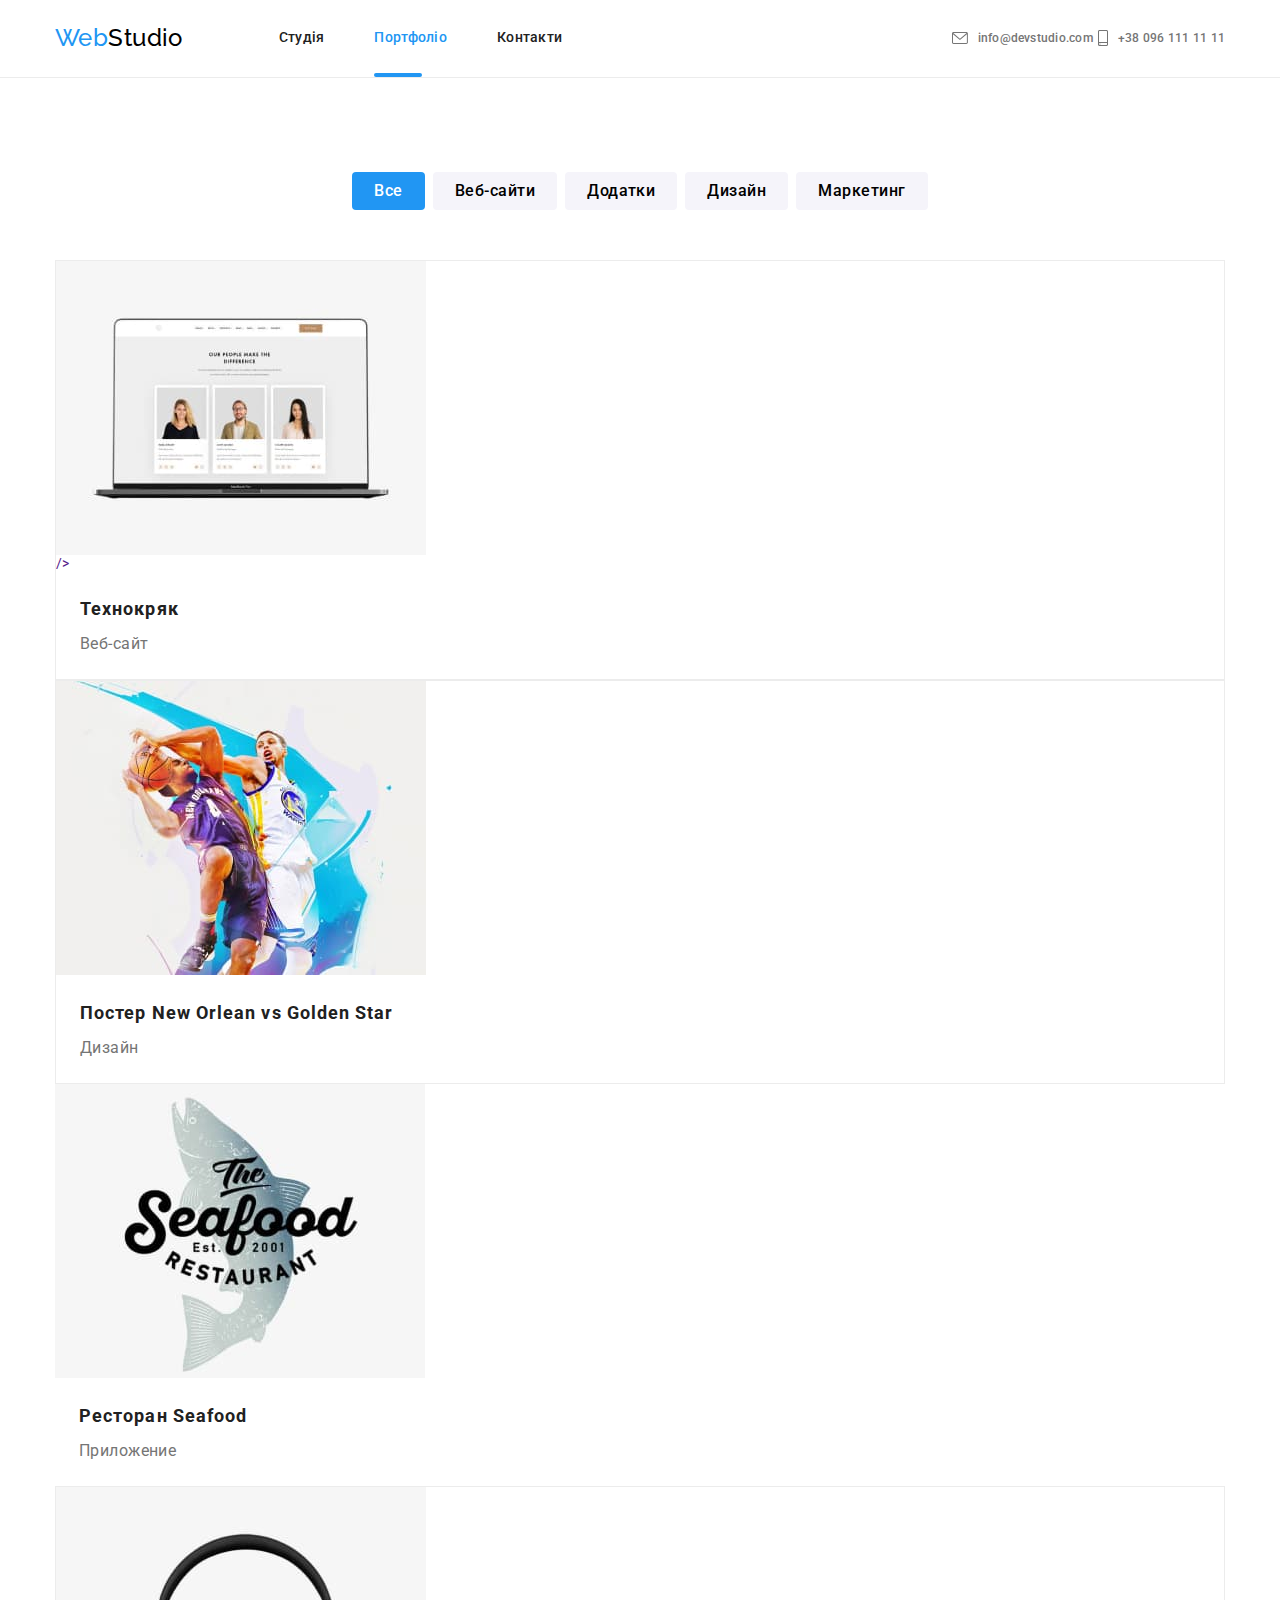
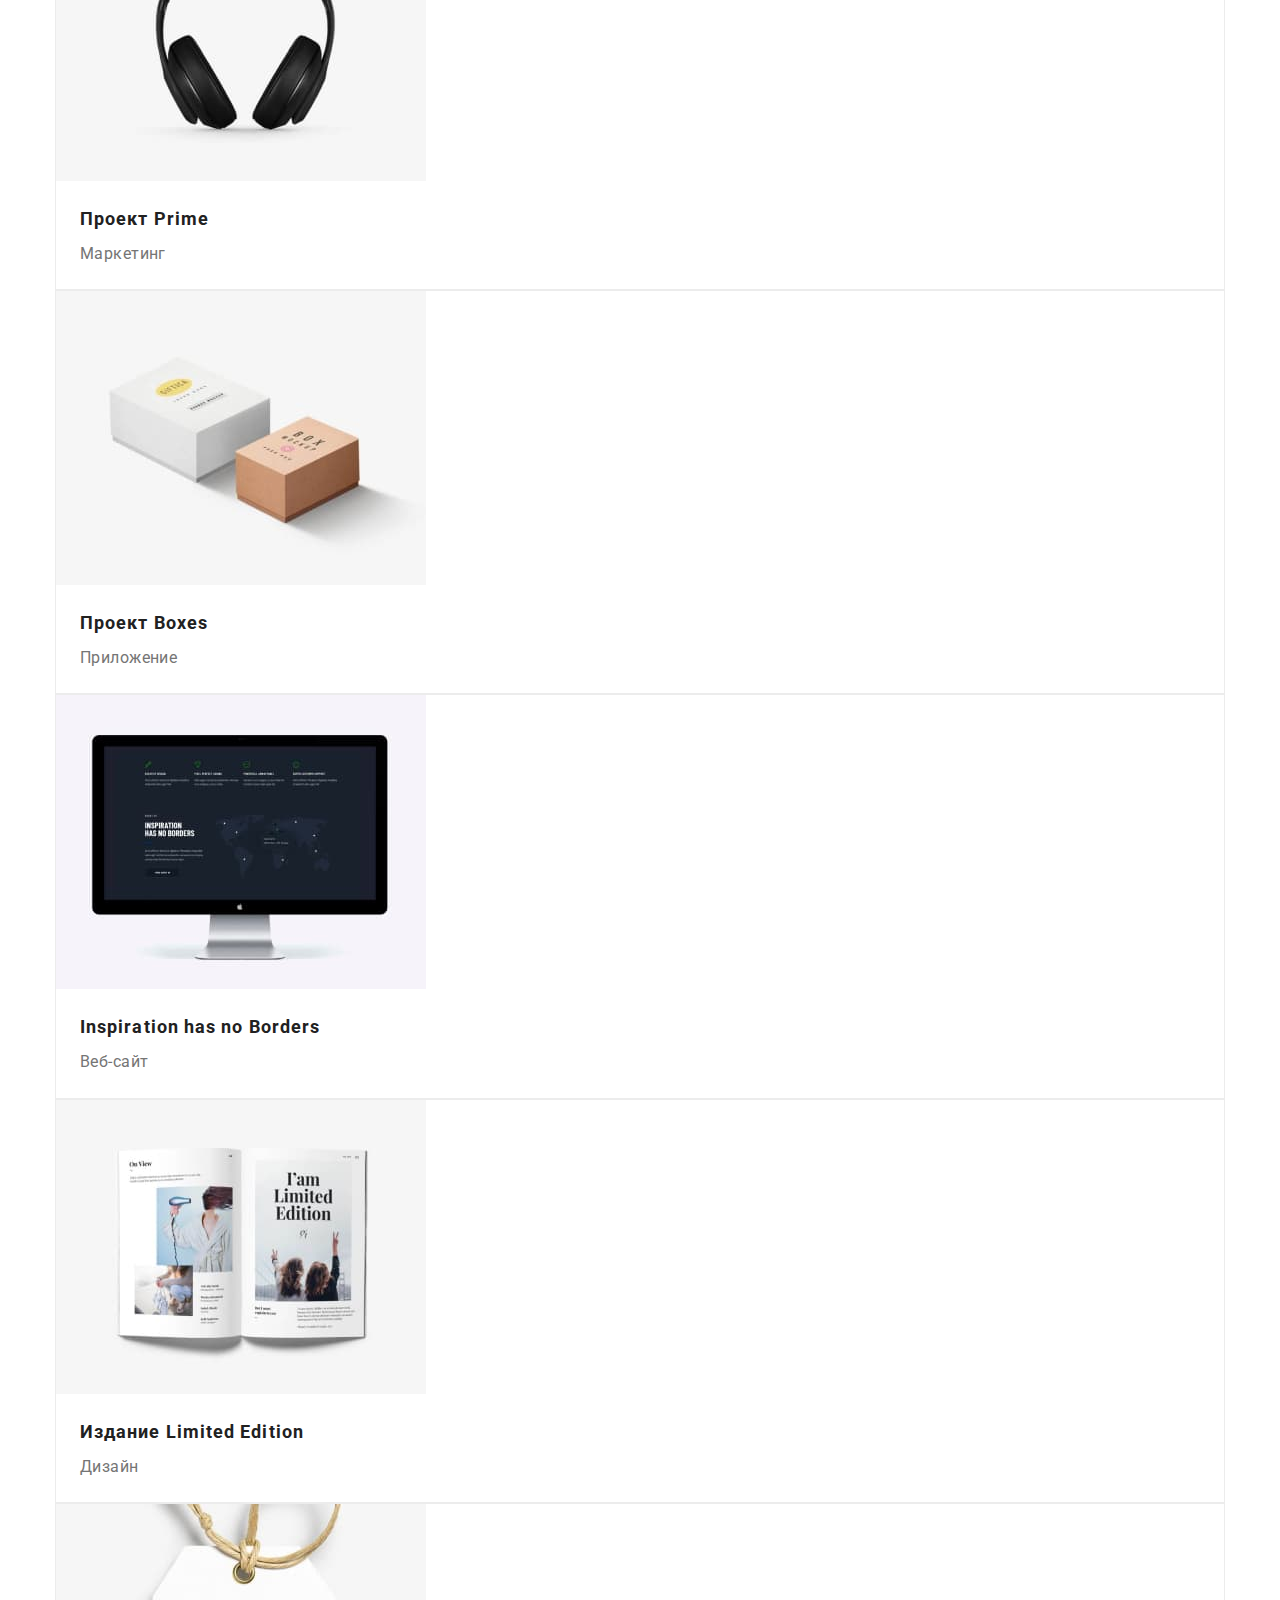
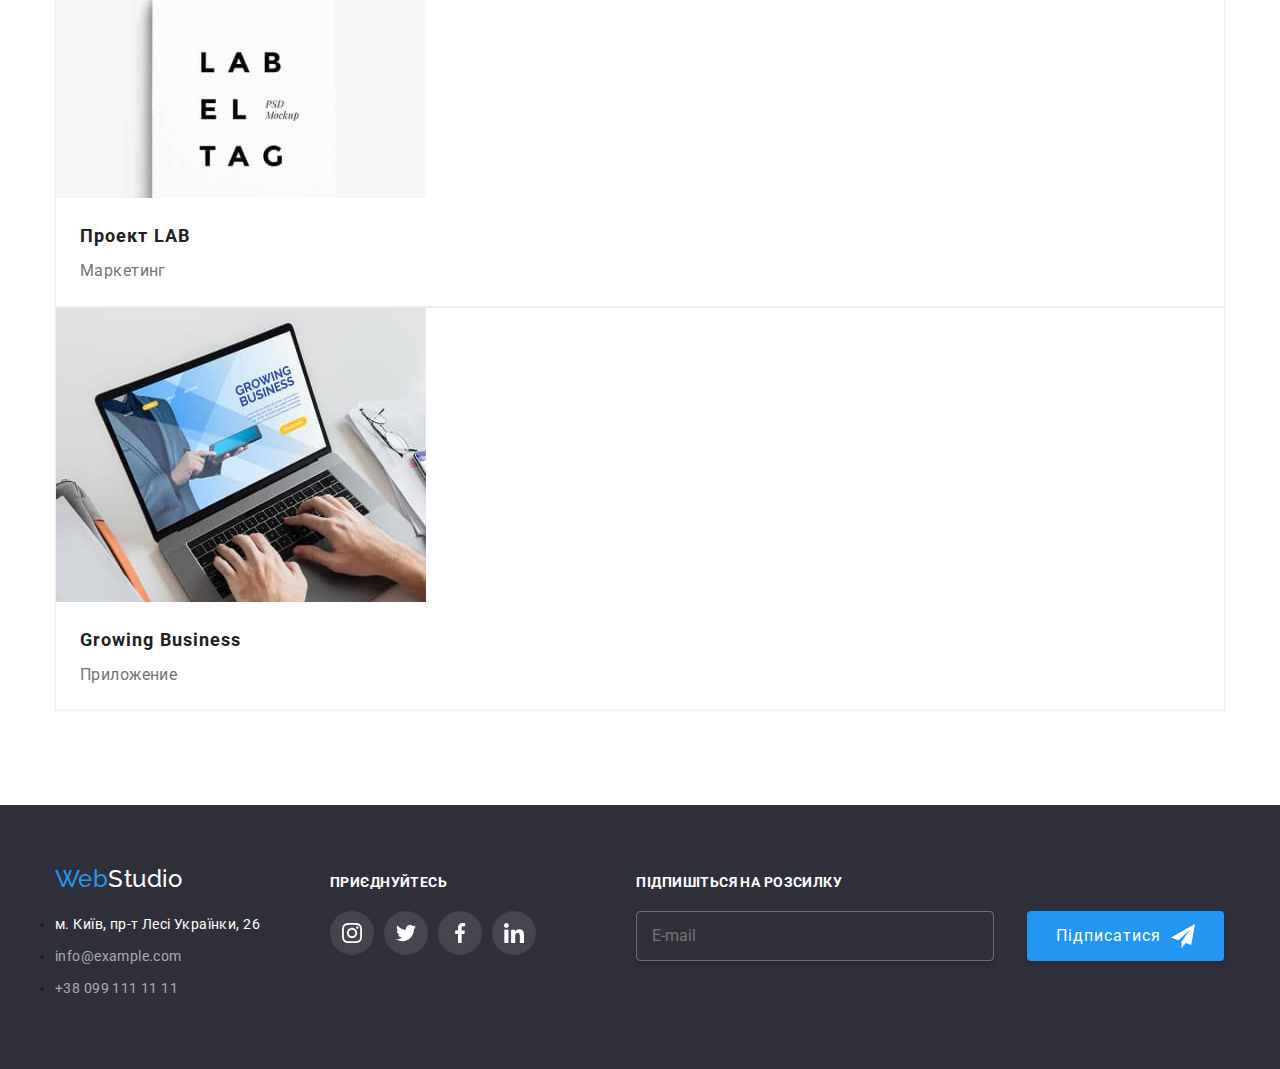
==== commit 646e3491: "HW-08" ====
--- a/portfolio.html
+++ b/portfolio.html
@@ -113,7 +113,7 @@
 		<main>
 			<!---------------------- PORTFOLIO ----------------------->
 			<!------------ portfolio-filtr --------------->
-			<!-- <section class="section portfolio">
+			<section class="section portfolio">
 				<h1 class="visually-hidden">Портфолио</h1>
 				<div class="container">
 					<ul class="portfolio-filtr list">
@@ -132,11 +132,11 @@
 						<li class="portfolio-filtr__item">
 							<button class="portfolio btn" type="button">Маркетинг</button>
 						</li>
-					</ul> -->
+					</ul>
 
 					<!----------------- portfolio-list --------------->
 
-					<!-- <ul class="portfolio-list list">
+					<ul class="portfolio-list list">
 						<li class="portfolio-list__items">
 							<a class="portfolio-list__link link" href="">
 								<div class="portfolio-list__thumb">
@@ -401,16 +401,18 @@
 					</ul>
 				</div>
 			</section>
-		</main> -->
+		</main>
 
 		<!----------------- FOOTER --------------------->
 
-		<!-- <footer class="footer">
+		<footer class="footer">
 			<div class="container footer__address-social">
-				<div>
+				
+				<div class="footer__logo">
+					<div class="footer__logo-adress">
 					<a class="logo link" href="./index.html">Web<sp class="logo-white">Studio</sp> </a>
 					<address>
-						<ul class="list">
+						<ul class="footer_adress-list">
 							<li class="footer__link">
 								<a
 									class="footer__adress-linkmap link"
@@ -420,6 +422,7 @@
 									>м. Київ, пр-т Лесі Українки, 26</a
 								>
 							</li>
+						
 							<li class="footer__link">
 								<a class="adress__link link" href="mailto:info@example.com">info@example.com</a>
 							</li>
@@ -427,46 +430,46 @@
 								<a class="adress__link link" href="tel:+380991111111">+38 099 111 11 11</a>
 							</li>
 						</ul>
+						</div>
 					</address>
+
+					<div class="social">
+						<h3 class="social__title">приєднуйтесь</h3>
+						<ul class="social__list list">
+							<li class="social__item">
+								<a class="social__link link" href="">
+									<svg class="social__item-logo">
+										<use href="./images/sprite.svg#icon-instagram-2"></use>
+									</svg>
+								</a>
+							</li>
+							<li class="social__item">
+								<a class="social__link link" href="">
+									<svg class="social__item-logo">
+										<use href="./images/sprite.svg#icon-twitter-1"></use>
+									</svg>
+								</a>
+							</li>
+							<li class="social__item">
+								<a class="social__link link" href="">
+									<svg class="social__item-logo">
+										<use href="./images/sprite.svg#icon-facebook-1"></use>
+									</svg>
+								</a>
+							</li>
+							<li class="social__item">
+								<a class="social__link link" href="">
+									<svg class="social__item-logo">
+										<use href="./images/sprite.svg#icon-linkedin-1"></use>
+									</svg>
+								</a>
+							</li>
+						</ul>
+					</div>
 				</div>
-
-				<div class="social">
-					<h3 class="social__title">приєднуйтесь</h3>
-					<ul class="social__list list">
-						<li class="social__item">
-							<a class="social__link link" href="">
-								<svg class="social__item-logo">
-									<use href="./images/sprite.svg#icon-instagram-2"></use>
-								</svg>
-							</a>
-						</li>
-						<li class="social__item">
-							<a class="social__link link" href="">
-								<svg class="social__item-logo">
-									<use href="./images/sprite.svg#icon-twitter-1"></use>
-								</svg>
-							</a>
-						</li>
-						<li class="social__item">
-							<a class="social__link link" href="">
-								<svg class="social__item-logo">
-									<use href="./images/sprite.svg#icon-facebook-1"></use>
-								</svg>
-							</a>
-						</li>
-						<li class="social__item">
-							<a class="social__link link" href="">
-								<svg class="social__item-logo">
-									<use href="./images/sprite.svg#icon-linkedin-1"></use>
-								</svg>
-							</a>
-						</li>
-					</ul>
-				</div> -->
-
 				<!-- ==========FOOTER-SUBSCRIBE======================= -->
 
-				<!-- <div class="subscribe">
+				<div class="subscribe">
 					<form action="#" class="subscribe__form">
 						<h2 class="subscribe__title">Підпишіться на розсилку</h2>
 						<div class="subscribe__form-fields">
@@ -483,7 +486,8 @@
 					</form>
 				</div>
 			</div>
-		</footer> -->
+		</footer>
+
 		<script src="./js/mobile-menu.js"></script>
 	</body>
 </html>
--- a/css/main.min.css
+++ b/css/main.min.css
@@ -1 +1 @@
-:root{--primery-text-color: #212121;--secondary-text-color: #757575;--third-text-color: #ffffff;--accent-color: #2196f3;--primery-backgraund-color: #ffffff;--secondary-backgraund-color: #2f303a;--third-backgraund-color: #f5f4fa;--fours-text-color: #afb1b8;--icon-bg-color: rgba(255, 255, 255, 0.1);--overlay-color: rgba(33, 150, 243, 0.9);--second-overlay-color: rgba(47, 48, 58, 0.8);--transithion-duration-function: 250ms cubic-bezier(0.4, 0, 0.2, 1)}.portfolio-filtr,.clients__link,.team__social-link,.features__link,.modal-form-chek-desc,.close-modal-btn,.subscribe__form .subscribe.btn,.social__link,.social__list{display:flex;align-items:center;justify-content:center}.hero{margin-left:auto;margin-right:auto}h1,h2,h3,h4,p{margin-top:0;margin-bottom:0}ul,ol{margin-top:0;margin-bottom:0;padding-left:0}img{display:block}button{cursor:pointer;border:none}.list{list-style:none}.link{text-decoration:none}body{font-family:"Roboto",sans-serif;font-size:14px;letter-spacing:.03em;color:var(--primery-text-color);background-color:var(--primery-backgraund-color)}.container{padding-left:15px;padding-right:15px}@media screen and (min-width: 480px){.container{width:450px}}@media screen and (min-width: 768px){.container{width:768px}}@media screen and (min-width: 1200px){.container{width:1200px;margin-left:auto;margin-right:auto}}.section{padding-top:94px;padding-bottom:94px}.section-title{margin-bottom:50px;font-size:36px;line-height:1.17;text-align:center}.logo-black{color:#000}.logo-white{color:var(--third-text-color)}@media screen and (max-width: 767px){.logo{font-weight:700;font-family:"Raleway";font-size:24px;line-height:1.17;color:var(--accent-color)}}@media screen and (min-width: 768px){.logo{font-weight:500;margin-right:87px;font-family:"Raleway";font-size:24px;line-height:1.17;color:var(--accent-color)}}@media screen and (min-width: 1200px){.logo{margin-right:96px}}@media screen and (max-width: 767px){.menu{display:none}.mobile-menu-open{background-color:rgba(0,0,0,0);border:none;padding:0;line-height:0}}.page-header{position:relative;padding-top:16px;padding-bottom:16px}.page-header .container{display:flex;justify-content:space-between;margin-left:auto;margin-right:auto}@media screen and (min-width: 768px){.mobile-menu{display:none}.mobile-menu-open{display:none}.page-nav{display:flex}.menu{display:flex;align-items:center}.menu__link{display:flex;align-items:center;margin-left:auto;font-weight:500;line-height:1.14;letter-spacing:.02em;color:var(--primery-text-color);transition:color var(--transithion-duration-function)}.menu__link.contact{color:var(--secondary-text-color);font-size:12px;line-height:1.17}.menu__link:hover,.menu__link:focus{color:var(--accent-color)}.menu__icon{margin-right:10px;fill:currentColor}.menu.adress{flex-wrap:wrap;justify-content:flex-start;gap:5px}.menu.nav{margin-right:96px}.menu.nav .menu__item:not(:last-child){margin-right:50px}.menu__item .current{color:var(--accent-color)}.menu__item .current::after{position:absolute;bottom:0;display:block;cursor:auto;content:"";width:48px;height:4px;background-color:currentColor;border-radius:2px}.border{border-top:1px solid #ececec}}@media screen and (min-width: 1200px){.page-header{padding-top:24px;padding-bottom:25px}.menu__link .contact:not(:last-child){margin-right:30px}}@media screen and (max-width: 767px){.mobile-menu{position:fixed;width:100%;height:100%;top:0;left:0;z-index:1000;background-color:var(--primery-backgraund-color);opacity:0;visibility:hidden;pointer-events:none;transition:var(--transithion-duration-function)}.mobile-menu.is-open{opacity:1;visibility:visible;pointer-events:auto}.mobile-menu_container{position:relative;padding-left:25px;padding-top:48px;padding-bottom:48px}.mobile-menu_close-btn{position:absolute;top:10px;right:15px;background-color:rgba(0,0,0,0);border:0;padding:0;line-height:0}.mobile-menu_close-btn:active{fill:var(--accent-color)}.container.mobile-menu_container{display:block}.mobile-menu-nav{display:flex;flex-direction:column;gap:32px;margin-bottom:302px}.mobile-menu-nav__link{font-weight:500;font-size:40px;line-height:1.175;letter-spacing:.02em;color:var(--primery-text-color)}.mobile-menu-nav__item .current{color:var(--accent-color)}.mobile-menu-adress{display:flex;flex-direction:column;gap:32px;margin-bottom:64px}.mobile-menu-adress__link{font-weight:500;font-size:34px;line-height:1.18;letter-spacing:.02em;color:var(--secondary-text-color)}.mobile-menu-adress__link.tel{color:var(--accent-color)}.mobile-menu-social{display:flex;gap:20px}.mobile-menu-social_link{font-weight:500;font-size:18px;line-height:1.22;letter-spacing:.02em;color:var(--accent-color)}.mobile-menu-social_item:not(:last-child)::after{content:"";width:22px;height:0px;border:1px solid rgba(33,33,33,.2);transform:rotate(90deg);margin-left:10px}}.footer{padding-top:60px;padding-bottom:59px;background-color:var(--secondary-backgraund-color)}.footer .logo{display:block;margin-right:0px;margin-bottom:20px}.footer__address-social{display:flex;align-items:baseline;justify-content:space-between}.footer__adress-linkmap{font-style:normal;line-height:1.71;color:var(--third-text-color)}.adress__link{font-style:normal;line-height:1.71;color:rgba(255,255,255,.6);transition:color var(--transithion-duration-function)}.adress__link:not(:last-child){display:block;margin-bottom:9px}.adress__link:hover,.adress__link.adress__link:focus{color:var(--accent-color)}.footer__address-social{display:flex;align-items:baseline;justify-content:space-between}.social__title{margin-bottom:20px;font-size:14px;line-height:1.14;text-transform:uppercase;font-style:normal;color:var(--third-text-color)}.social__list{gap:10px}.social__link{width:44px;height:44px;border-radius:50%;flex-wrap:wrap;fill:var(--third-text-color);transition:background-color var(--transithion-duration-function)}.social__link:hover,.social__link:focus{background:var(--accent-color)}.social__item{display:flex;flex-wrap:wrap;width:44px;height:44px;border-radius:50%;background:var(--icon-bg-color)}.social__item-logo{width:20px;height:20px}.subscribe__title{font-weight:700;font-size:14px;line-height:1.14;text-transform:uppercase;margin-bottom:20px;color:#fff}.subscribe__form-fields{display:flex;border:none;padding:0}.subscribe__input-field{margin-right:12px}.subscribe__form-input{width:358px;height:50px;padding:16px 15px;font-size:16px;line-height:1.2;background-color:var(--background);background:rgba(0,0,0,0);color:var(--third-text-color);outline:none;cursor:pointer;border:1px solid rgba(255,255,255,.3);box-shadow:0px 4px 4px rgba(0,0,0,.15);border-radius:4px;transition:border 250ms cubic-bezier(0.4, 0, 0.2, 1)}.subscribe .btn{font-size:16px;line-height:1.88;letter-spacing:.06em;padding-top:10px;padding-bottom:10px;padding-right:62px;padding-left:28px;background:var(--accent-color);border-radius:4px;color:var(--third-text-color);box-shadow:0px 4px 4px rgba(0,0,0,.15);transition:background-color var(--transithion-duration-function)}.subscribe .btn:active{background-color:#188ce8}.subscribe__form.form-input:focus{outline:none;border:1px solid var(--accent-color)}.subscribe__form.form-input::placeholder{color:rgba(255,255,255,.6)}.subscribe__form .subscribe.btn{padding:10px 29px;gap:10px}.link-svg{fill:var(--third-text-color)}.overlay{position:absolute;top:0;left:0;padding-top:63px;padding-bottom:63px;padding-left:24px;padding-right:24px;width:100%;height:100%;overflow:auto;transform:translate(0, 100%);transition:transform var(--transithion-duration-function);background-color:var(--overlay-color);color:#fff;font-size:18px;line-height:1.56}.visually-hidden{position:absolute;width:1px;height:1px;margin:-1px;border:0;padding:0;white-space:nowrap;clip-path:inset(100%);clip:rect(0 0 0 0);overflow:hidden}.backdrop.is-hidden{opacity:0;visibility:hidden;pointer-events:none}.backdrop{position:fixed;z-index:100;top:0;left:0;width:100%;height:100%;background-color:rgba(0,0,0,.2);transition:opacity var(--transithion-duration-function),visability var(--transithion-duration-function)}.modal{position:absolute;top:50%;left:50%;transform:translate(-50%, -50%);width:528px;background-color:var(--primery-backgraund-color);padding:40px}.close-modal-btn{position:absolute;top:8px;right:8px;width:30px;height:30px;border-radius:50%;background-color:rgba(0,0,0,0);border:1px solid rgba(0,0,0,.1);padding:0;transition:border-color var(--tra)}.close-modal-btn:hover,.close-modal-btn:focus{border-color:var(--accent-color)}.close-modal-btn:hover .modal-close-btn-icon,.close-modal-btn:focus .modal-close-btn-icon{fill:var(--accent-color)}.modal-title{margin-bottom:12px;font-size:20px;line-height:1.15;letter-spacing:.03em;text-align:center}.modal-form{display:flex;flex-direction:column}.modal-form-filed{margin-bottom:10px}.modal-form-filed.user-policy-field{margin-bottom:20px}.modal-form-input-desc{display:block;font-size:12px;line-height:1.17;letter-spacing:.01em;color:var(--secondary-text-color);margin-bottom:4px}.modal-form-input-wrapper{display:block;position:relative}.modal-form-input{width:100%;height:40px;border:1px solid rgba(33,33,33,.2);border-radius:4px;padding-left:42px;color:#000;transition:border-color var(--transithion-duration-function)}.modal-form-input:focus{outline:none;border:1px solid var(--accent-color)}.user-name-icon{position:absolute;top:50%;left:12px;transform:translateY(-50%);transition:fill var(--transithion-duration-function)}.modal-form-input:focus+.user-name-icon{fill:var(--accent-color)}.modal-form-massage{display:block;resize:none;width:100%;height:120px;padding:12px 16px;border:1px solid rgba(33,33,33,.2);border-radius:4px;transition:border-color var(--transithion-duration-function)}.modal-form-massage:focus{outline:none;border-color:var(--accent-color)}.modal-form-massage::placeholder{color:rgba(117,117,117,.5)}.modal-form-chek-desc{margin-bottom:30px;font-style:normal;font-weight:400;line-height:1.71;color:var(--secondary-text-color)}.modal-form-chek-desc::before{content:"";display:block;width:16px;height:15px;margin-right:8px;cursor:pointer;border:2px solid var(--primery-text-color);border-radius:2px}.modal-form-chek:checked+.modal-form-chek-desc::before{border:none;border:2px solid var(--accent-color);background-color:var(--accent-color);background-image:url(../images/checkicon.svg);background-size:cover}.modal-form-chek:focus+.modal-form-chek-desc::before{border:none;border:2px solid var(--accent-color);background-color:var(--accent-color);background-image:url(../images/checkicon.svg);background-size:cover}.modal-form-chek-desc-link{color:var(--accent-color)}.modal-form-submit{align-self:center;font-size:16px;line-height:1.88;letter-spacing:.06em;padding-top:10px;padding-bottom:10px;padding-right:52px;padding-left:52px;background:var(--accent-color);border-radius:4px;color:var(--third-text-color);box-shadow:0px 4px 4px rgba(0,0,0,.15);transition:background-color var(--transithion-duration-function)}.modal-form-submit:active{background-color:#188ce8;box-shadow:0px 4px 4px rgba(0,0,0,.15);border-radius:4px}.hero{padding-top:200px;padding-bottom:200px;text-align:center;background-image:linear-gradient(to right, rgba(47, 48, 58, 0.4), rgba(47, 48, 58, 0.4)),url("../../images/hero/hero-mobile.jpg");background-color:var(--secondary-backgraund-color);max-width:1600px;background-repeat:no-repeat;background-position:center;background-size:cover}@media screen and (min-device-pixel-ratio: 2)and (max-width: 767px),screen and (min-resolution: 192dpi)and (max-width: 767px),screen and (min-resolution: 2dppx)and (max-width: 767px){.hero{background-image:linear-gradient(to right, rgba(47, 48, 58, 0.4), rgba(47, 48, 58, 0.4)),url("../../images/hero/hero-mobile@2x.jpg")}}@media screen and (min-width: 768px){.hero{background-image:linear-gradient(to right, rgba(47, 48, 58, 0.4), rgba(47, 48, 58, 0.4)),url("../../images/hero/hero-tablet.jpg")}}@media screen and (min-device-pixel-ratio: 2)and (min-width: 768px),screen and (min-resolution: 192dpi)and (min-width: 768px),screen and (min-resolution: 2dppx)and (min-width: 768px){.hero{background-image:linear-gradient(to right, rgba(47, 48, 58, 0.4), rgba(47, 48, 58, 0.4)),url("../../images/hero/hero-tablet@2x.jpg")}}@media screen and (min-width: 1200px){.hero{background-image:linear-gradient(to right, rgba(47, 48, 58, 0.4), rgba(47, 48, 58, 0.4)),url("../../images/hero/hero-desktop.jpg")}}@media screen and (min-width: 1200px)and (min-device-pixel-ratio: 2)and (min-width: 1200px),screen and (min-width: 1200px)and (min-resolution: 192dpi)and (min-width: 1200px),screen and (min-width: 1200px)and (min-resolution: 2dppx)and (min-width: 1200px){.hero{background-image:linear-gradient(to right, rgba(47, 48, 58, 0.4), rgba(47, 48, 58, 0.4)),url("../../images/hero/hero-desktop@2x.jpg")}}@media screen and (min-width: 1200px){.hero__title{margin-left:auto;margin-right:auto;width:696px;font-weight:900;font-size:44px;line-height:1.36;letter-spacing:.06em;text-transform:uppercase;color:var(--third-text-color)}}@media screen and (min-width: 1200px){.hero.btn{margin-top:30px;font-size:16px;line-height:1.88;letter-spacing:.06em;padding-top:10px;padding-bottom:10px;padding-right:32px;padding-left:32px;background:var(--accent-color);border-radius:4px;color:var(--third-text-color);box-shadow:0px 4px 4px rgba(0,0,0,.15);transition:background-color var(--transithion-duration-function)}.hero.btn:active{background-color:#188ce8;box-shadow:0px 4px 4px rgba(0,0,0,.15);border-radius:4px}}.features{display:flex;flex-wrap:wrap;gap:30px}.features__item{flex-basis:calc((100% - 90px)/4)}.features__link{flex-wrap:wrap;height:120px;background:var(--third-backgraund-color);border-radius:4px;margin-bottom:30px}.features.title{margin-bottom:10px;font-size:14px;line-height:1.14;text-transform:uppercase}.features.text{line-height:1.71;font-style:normal;color:var(--secondary-text-color)}.features.link-icon{display:flex;flex-wrap:wrap;width:70px;height:70px}.about{padding-top:0px;display:flex;gap:30px}.about__item{flex-basis:calc((100% - 60px)/3)}.about__thumb{position:relative}.about__overlay{position:absolute;bottom:0;left:0;padding-top:27px;padding-bottom:27px;width:100%;height:23.8095238095%;line-height:1.14;text-align:center;text-transform:uppercase;color:var(--primery-backgraund-color);background-color:var(--second-overlay-color)}.team{background-color:var(--third-backgraund-color)}.team.list{display:flex;flex-wrap:wrap;gap:30px}.team__item{background-color:var(--primery-backgraund-color);flex-basis:calc((100% - 90px)/4);box-shadow:0px 1px 3px rgba(0,0,0,.12),0px 1px 1px rgba(0,0,0,.14),0px 2px 1px rgba(0,0,0,.2);border-radius:0px 0px 4px 4px}.team__man{padding-top:30px;font-weight:500;font-size:16px;line-height:1.19;text-align:center}.team__title{margin-top:10px;margin-bottom:16px;font-size:16px;line-height:1.19;text-align:center;color:var(--secondary-text-color)}.team__social{display:flex;gap:10px;justify-content:center;margin:0px;padding-bottom:30px}.team__social-link{width:44px;height:44px;border-radius:50%;fill:var(--fours-text-color);transition:fill var(--transithion-duration-function),background-color var(--transithion-duration-function)}.team__social-link:hover,.team__social-link:focus{fill:var(--primery-backgraund-color);background-color:var(--accent-color)}.team__social-icon{width:20px;height:20px}.clients{display:flex;gap:30px;justify-content:center}.clients__link{width:170px;height:92px;fill:var(--fours-text-color);border-radius:4px;border:1px solid var(--fours-text-color);transition:fill var(--transithion-duration-function),border var(--transithion-duration-function)}.clients__link:hover,.clients__link:focus{fill:var(--accent-color);border:1px solid var(--accent-color)}.clients__icon{width:106px;height:60px}.portfolio-filtr{margin-bottom:50px;outline:#757575}.portfolio-filtr__item:not(:last-child){margin-right:8px}.portfolio.btn{font-family:"Roboto";font-style:normal;font-weight:500;font-size:16px;line-height:1.62;text-align:center;letter-spacing:.03em;transition:background var(--transithion-duration-function),color var(--transithion-duration-function),box-shadow var(--transithion-duration-function);padding-top:6px;padding-bottom:6px;padding-right:22px;padding-left:22px;background:var(--third-backgraund-color);border-radius:4px}.portfolio.btn.current{color:var(--third-text-color);background:var(--accent-color)}.portfolio.btn:hover,.portfolio.btn:focus{background:var(--accent-color);color:var(--third-text-color);box-shadow:0px 3px 1px rgba(0,0,0,.1),0px 1px 2px rgba(0,0,0,.08),0px 2px 2px rgba(0,0,0,.12);border-radius:4px}.portfolio-list{display:flex;flex-wrap:wrap;gap:30px}.portfolio-list__items{width:calc((100% - 60px)/3);border:1px solid #ececec}.portfolio-list__link{display:block;background-color:var(--primery-backgraund-color);transition:box-shadow var(--transithion-duration-function)}.portfolio-list__link:hover,.portfolio-list__link:focus{box-shadow:0px 1px 1px rgba(0,0,0,.12),0px 4px 4px rgba(0,0,0,.06),1px 4px 6px rgba(0,0,0,.16)}.portfolio-list__link:hover .overlay,.portfolio-list__link:focus .overlay{transform:translate(0, 0)}.portfolio-list__thumb{position:relative;overflow:hidden}.portfolio-list__name{padding-top:20px;padding-left:24px;margin-bottom:2px;font-size:18px;line-height:2;letter-spacing:.06em;color:var(--primery-text-color)}.portfolio-list__namefiltr{padding-bottom:20px;padding-left:24px;font-size:16px;line-height:1.88;color:var(--secondary-text-color)}/*# sourceMappingURL=main.min.css.map */+:root{--primery-text-color: #212121;--secondary-text-color: #757575;--third-text-color: #ffffff;--accent-color: #2196f3;--primery-backgraund-color: #ffffff;--secondary-backgraund-color: #2f303a;--third-backgraund-color: #f5f4fa;--fours-text-color: #afb1b8;--icon-bg-color: rgba(255, 255, 255, 0.1);--overlay-color: rgba(33, 150, 243, 0.9);--second-overlay-color: rgba(47, 48, 58, 0.8);--transithion-duration-function: 250ms cubic-bezier(0.4, 0, 0.2, 1)}.portfolio-filtr,.modal-form-chek-desc,.close-modal-btn,.subscribe__form .subscribe.btn,.social__link,.social__list{display:flex;align-items:center;justify-content:center}h1,h2,h3,h4,p{margin-top:0;margin-bottom:0}ul,ol{margin-top:0;margin-bottom:0;padding-left:0}img{display:block}button{cursor:pointer;border:none}.list{list-style:none}.link{text-decoration:none}body{font-family:"Roboto",sans-serif;font-size:14px;letter-spacing:.03em;color:var(--primery-text-color);background-color:var(--primery-backgraund-color)}.container{padding-left:15px;padding-right:15px;margin-left:auto;margin-right:auto}@media screen and (min-width: 480px){.container{width:480px}}@media screen and (min-width: 768px){.container{width:768px}}@media screen and (min-width: 1200px){.container{width:1200px}}@media screen and (max-width: 1199px){.section{padding-top:60px;padding-bottom:60px}}@media screen and (min-width: 1200px){.section{padding-top:94px;padding-bottom:94px}}.section-title{margin-bottom:50px;font-size:36px;line-height:1.17;text-align:center}.logo-black{color:#000}.logo-white{color:var(--third-text-color)}@media screen and (max-width: 767px){.logo{font-weight:700;font-family:"Raleway";font-size:24px;line-height:1.17;color:var(--accent-color)}}@media screen and (min-width: 768px){.logo{font-weight:500;margin-right:87px;font-family:"Raleway";font-size:24px;line-height:1.17;color:var(--accent-color)}}@media screen and (min-width: 1200px){.logo{margin-right:96px}}@media screen and (max-width: 767px){.menu{display:none}.mobile-menu-open{background-color:rgba(0,0,0,0);border:none;padding:0;line-height:0}}.page-header{position:relative;padding-top:16px;padding-bottom:16px}.page-header .container{display:flex;justify-content:space-between;margin-left:auto;margin-right:auto}@media screen and (min-width: 768px){.mobile-menu{display:none}.mobile-menu-open{display:none}.page-nav{display:flex}.menu{display:flex;align-items:center}.menu__link{display:flex;align-items:center;margin-left:auto;font-weight:500;line-height:1.14;letter-spacing:.02em;color:var(--primery-text-color);transition:color var(--transithion-duration-function)}.menu__link.contact{color:var(--secondary-text-color);font-size:12px;line-height:1.17}.menu__link:hover,.menu__link:focus{color:var(--accent-color)}.menu__icon{margin-right:10px;fill:currentColor}.menu.adress{flex-wrap:wrap;justify-content:flex-start;gap:5px}.menu.nav{margin-right:96px}.menu.nav .menu__item:not(:last-child){margin-right:50px}.menu__item .current{color:var(--accent-color)}.menu__item .current::after{position:absolute;bottom:0;display:block;cursor:auto;content:"";width:48px;height:4px;background-color:currentColor;border-radius:2px}.border{border-top:1px solid #ececec}}@media screen and (min-width: 1200px){.page-header{padding-top:24px;padding-bottom:25px}.menu__link .contact:not(:last-child){margin-right:30px}}@media screen and (max-width: 767px){.mobile-menu{position:fixed;width:100%;height:100%;top:0;left:0;z-index:1000;background-color:var(--primery-backgraund-color);opacity:0;visibility:hidden;pointer-events:none;transition:var(--transithion-duration-function)}.mobile-menu.is-open{opacity:1;visibility:visible;pointer-events:auto}.mobile-menu_container{position:relative;padding-left:25px;padding-top:48px;padding-bottom:48px}.mobile-menu_close-btn{position:absolute;top:10px;right:15px;background-color:rgba(0,0,0,0);border:0;padding:0;line-height:0}.mobile-menu_close-btn:active{fill:var(--accent-color)}.container.mobile-menu_container{display:block}.mobile-menu-nav{display:flex;flex-direction:column;gap:32px;margin-bottom:302px}.mobile-menu-nav__link{font-weight:500;font-size:40px;line-height:1.175;letter-spacing:.02em;color:var(--primery-text-color)}.mobile-menu-nav__item .current{color:var(--accent-color)}.mobile-menu-adress{display:flex;flex-direction:column;gap:32px;margin-bottom:64px}.mobile-menu-adress__link{font-weight:500;font-size:34px;line-height:1.18;letter-spacing:.02em;color:var(--secondary-text-color)}.mobile-menu-adress__link.tel{color:var(--accent-color)}.mobile-menu-social{display:flex;gap:20px}.mobile-menu-social_link{font-weight:500;font-size:18px;line-height:1.22;letter-spacing:.02em;color:var(--accent-color)}.mobile-menu-social_item:not(:last-child)::after{content:"";width:22px;height:0px;border:1px solid rgba(33,33,33,.2);transform:rotate(90deg);margin-left:10px}}.footer{background-color:var(--secondary-backgraund-color)}.footer .logo{display:block;margin-right:0px;margin-bottom:20px}.footer__address-social{text-align:center}.footer__adress-linkmap{font-style:normal;line-height:1.71;color:var(--third-text-color)}.footer__link{margin-bottom:8px;font-weight:400;font-size:14px;line-height:1.71;letter-spacing:.03em}.adress__link{font-style:normal;line-height:1.71;color:rgba(255,255,255,.6);transition:color var(--transithion-duration-function)}.adress__link:not(:last-child){display:block;margin-bottom:9px}.adress__link:hover,.adress__link.adress__link:focus{color:var(--accent-color)}@media screen and (max-width: 767px){.footer{padding-top:60px;padding-bottom:60px}.footer__address-social{display:flex;flex-direction:column;gap:60px}.footer_adress-list{margin-bottom:60px}}@media screen and (min-width: 768px){.footer{padding-top:60px;padding-bottom:60px}.footer__address-social{display:flex;flex-direction:column;gap:60px}.footer__address-social .footer__logo{display:flex;justify-content:space-evenly;align-items:baseline}}@media screen and (min-width: 1200px){.footer__address-social{display:flex;flex-wrap:nowrap;flex-direction:row;text-align:left;margin-left:auto;margin-right:auto}.footer__address-social .footer__logo{display:flex;gap:70px}}@media screen and (min-width: 1200px){.footer__address-social{display:flex;align-items:baseline;justify-content:space-between}}.social__title{margin-bottom:20px;font-size:14px;line-height:1.14;text-transform:uppercase;font-style:normal;color:var(--third-text-color)}.social__list{gap:10px}.social__link{width:44px;height:44px;border-radius:50%;flex-wrap:wrap;fill:var(--third-text-color);transition:background-color var(--transithion-duration-function)}.social__link:hover,.social__link:focus{background:var(--accent-color)}.social__item{display:flex;flex-wrap:wrap;width:44px;height:44px;border-radius:50%;background:var(--icon-bg-color)}.social__item-logo{width:20px;height:20px}.subscribe__title{font-weight:700;font-size:14px;line-height:1.14;text-transform:uppercase;margin-bottom:20px;color:#fff}.subscribe__input-field{margin-right:12px}.subscribe__form-input{width:100%;height:50px;padding:16px 15px;font-size:16px;line-height:1.2;background-color:var(--background);background:rgba(0,0,0,0);color:var(--third-text-color);outline:none;cursor:pointer;border:1px solid rgba(255,255,255,.3);box-shadow:0px 4px 4px rgba(0,0,0,.15);border-radius:4px;transition:border 250ms cubic-bezier(0.4, 0, 0.2, 1)}.subscribe .btn{font-size:16px;line-height:1.88;letter-spacing:.06em;padding-top:10px;padding-bottom:10px;padding-right:62px;padding-left:28px;background:var(--accent-color);border-radius:4px;color:var(--third-text-color);box-shadow:0px 4px 4px rgba(0,0,0,.15);transition:background-color var(--transithion-duration-function)}.subscribe .btn:active{background-color:#188ce8}.subscribe__form.form-input:focus{outline:none;border:1px solid var(--accent-color)}.subscribe__form.form-input::placeholder{color:rgba(255,255,255,.6)}.subscribe__form .subscribe.btn{padding:10px 29px;gap:10px}.link-svg{fill:var(--third-text-color)}@media screen and (max-width: 767px){.subscribe__form-fields{display:flex;flex-direction:column;gap:20px;border:none;padding:0}.subscribe .btn{font-size:16px;line-height:1.88;letter-spacing:.06em;padding-top:10px;padding-bottom:10px;padding-right:31px;padding-left:13px;background:var(--accent-color);border-radius:4px;color:var(--third-text-color);box-shadow:0px 4px 4px rgba(0,0,0,.15);transition:background-color var(--transithion-duration-function);margin-left:125px;margin-right:125px}.subscribe .btn:active{background-color:#188ce8}}@media screen and (min-width: 768px){.subscribe__form{margin-left:166px;margin-right:152px}.subscribe__form-fields{display:flex;flex-direction:column;gap:20px;border:none;padding:0}.subscribe .btn{font-size:16px;line-height:1.88;letter-spacing:.06em;padding-top:10px;padding-bottom:10px;padding-right:31px;padding-left:13px;background:var(--accent-color);border-radius:4px;color:var(--third-text-color);box-shadow:0px 4px 4px rgba(0,0,0,.15);transition:background-color var(--transithion-duration-function);margin-left:110px;margin-right:110px}.subscribe .btn:active{background-color:#188ce8}}@media screen and (min-width: 1200px){.subscribe__form-input{width:358px}.subscribe__form{margin-left:auto;margin-right:auto}.subscribe__form-fields{display:flex;flex-direction:row;border:none;padding:0}.subscribe .btn{font-size:16px;line-height:1.88;letter-spacing:.06em;padding-top:10px;padding-bottom:10px;padding-right:31px;padding-left:13px;background:var(--accent-color);border-radius:4px;color:var(--third-text-color);box-shadow:0px 4px 4px rgba(0,0,0,.15);transition:background-color var(--transithion-duration-function);margin-left:1px;margin-right:1px}.subscribe .btn:active{background-color:#188ce8}}.overlay{position:absolute;top:0;left:0;padding-top:63px;padding-bottom:63px;padding-left:24px;padding-right:24px;width:100%;height:100%;overflow:auto;transform:translate(0, 100%);transition:transform var(--transithion-duration-function);background-color:var(--overlay-color);color:#fff;font-size:18px;line-height:1.56}.visually-hidden{position:absolute;width:1px;height:1px;margin:-1px;border:0;padding:0;white-space:nowrap;clip-path:inset(100%);clip:rect(0 0 0 0);overflow:hidden}.backdrop.is-hidden{opacity:0;visibility:hidden;pointer-events:none}.backdrop{position:fixed;z-index:100;top:0;left:0;width:100%;height:100%;background-color:rgba(0,0,0,.2);transition:opacity var(--transithion-duration-function),visability var(--transithion-duration-function)}.modal{position:absolute;top:50%;left:50%;transform:translate(-50%, -50%);width:528px;background-color:var(--primery-backgraund-color);padding:40px}.close-modal-btn{position:absolute;top:8px;right:8px;width:30px;height:30px;border-radius:50%;background-color:rgba(0,0,0,0);border:1px solid rgba(0,0,0,.1);padding:0;transition:border-color var(--tra)}.close-modal-btn:hover,.close-modal-btn:focus{border-color:var(--accent-color)}.close-modal-btn:hover .modal-close-btn-icon,.close-modal-btn:focus .modal-close-btn-icon{fill:var(--accent-color)}.modal-title{margin-bottom:12px;font-size:20px;line-height:1.15;letter-spacing:.03em;text-align:center}.modal-form{display:flex;flex-direction:column}.modal-form-filed{margin-bottom:10px}.modal-form-filed.user-policy-field{margin-bottom:20px}.modal-form-input-desc{display:block;font-size:12px;line-height:1.17;letter-spacing:.01em;color:var(--secondary-text-color);margin-bottom:4px}.modal-form-input-wrapper{display:block;position:relative}.modal-form-input{width:100%;height:40px;border:1px solid rgba(33,33,33,.2);border-radius:4px;padding-left:42px;color:#000;transition:border-color var(--transithion-duration-function)}.modal-form-input:focus{outline:none;border:1px solid var(--accent-color)}.user-name-icon{position:absolute;top:50%;left:12px;transform:translateY(-50%);transition:fill var(--transithion-duration-function)}.modal-form-input:focus+.user-name-icon{fill:var(--accent-color)}.modal-form-massage{display:block;resize:none;width:100%;height:120px;padding:12px 16px;border:1px solid rgba(33,33,33,.2);border-radius:4px;transition:border-color var(--transithion-duration-function)}.modal-form-massage:focus{outline:none;border-color:var(--accent-color)}.modal-form-massage::placeholder{color:rgba(117,117,117,.5)}.modal-form-chek-desc{margin-bottom:30px;font-style:normal;font-weight:400;line-height:1.71;color:var(--secondary-text-color)}.modal-form-chek-desc::before{content:"";display:block;width:16px;height:15px;margin-right:8px;cursor:pointer;border:2px solid var(--primery-text-color);border-radius:2px}.modal-form-chek:checked+.modal-form-chek-desc::before{border:none;border:2px solid var(--accent-color);background-color:var(--accent-color);background-image:url(../images/checkicon.svg);background-size:cover}.modal-form-chek:focus+.modal-form-chek-desc::before{border:none;border:2px solid var(--accent-color);background-color:var(--accent-color);background-image:url(../images/checkicon.svg);background-size:cover}.modal-form-chek-desc-link{color:var(--accent-color)}.modal-form-submit{align-self:center;font-size:16px;line-height:1.88;letter-spacing:.06em;padding-top:10px;padding-bottom:10px;padding-right:52px;padding-left:52px;background:var(--accent-color);border-radius:4px;color:var(--third-text-color);box-shadow:0px 4px 4px rgba(0,0,0,.15);transition:background-color var(--transithion-duration-function)}.modal-form-submit:active{background-color:#188ce8;box-shadow:0px 4px 4px rgba(0,0,0,.15);border-radius:4px}.hero{margin-left:auto;margin-right:auto;padding-top:118px;padding-bottom:118px;text-align:center;background-size:cover;background-repeat:no-repeat;background-position:center;max-width:1600px;background-color:var(--secondary-backgraund-color)}.hero__title{margin-left:auto;margin-right:auto;width:360px;font-weight:900;font-size:26px;line-height:1.615;letter-spacing:.06em;text-transform:uppercase;color:var(--third-text-color)}.hero.btn{margin-top:30px;font-size:16px;line-height:1.88;letter-spacing:.06em;padding-top:10px;padding-bottom:10px;padding-right:32px;padding-left:32px;background:var(--accent-color);border-radius:4px;color:var(--third-text-color);box-shadow:0px 4px 4px rgba(0,0,0,.15);transition:background-color var(--transithion-duration-function)}.hero.btn:active{background-color:#188ce8;box-shadow:0px 4px 4px rgba(0,0,0,.15);border-radius:4px}@media screen and (max-width: 767px){.hero{background-image:linear-gradient(to right, rgba(47, 48, 58, 0.4), rgba(47, 48, 58, 0.4)),url("../../images/hero/hero-mobile.jpg")}}@media screen and (max-width: 767px)and (min-device-pixel-ratio: 2)and (max-width: 767px),screen and (max-width: 767px)and (min-resolution: 192dpi)and (max-width: 767px),screen and (max-width: 767px)and (min-resolution: 2dppx)and (max-width: 767px){.hero{background-image:linear-gradient(to right, rgba(47, 48, 58, 0.4), rgba(47, 48, 58, 0.4)),url("../../images/hero/hero-mobile@2x.jpg")}}@media screen and (min-width: 768px){.hero{background-image:linear-gradient(to right, rgba(47, 48, 58, 0.4), rgba(47, 48, 58, 0.4)),url("../../images/hero/hero-tablet.jpg")}}@media screen and (min-width: 768px)and (min-device-pixel-ratio: 2)and (min-width: 768px),screen and (min-width: 768px)and (min-resolution: 192dpi)and (min-width: 768px),screen and (min-width: 768px)and (min-resolution: 2dppx)and (min-width: 768px){.hero{background-image:linear-gradient(to right, rgba(47, 48, 58, 0.4), rgba(47, 48, 58, 0.4)),url("../../images/hero/hero-tablet@2x.jpg")}}@media screen and (min-width: 1200px){.hero{background-image:linear-gradient(to right, rgba(47, 48, 58, 0.4), rgba(47, 48, 58, 0.4)),url("../../images/hero/hero-desktop.jpg")}}@media screen and (min-width: 1200px)and (min-device-pixel-ratio: 2)and (min-width: 1200px),screen and (min-width: 1200px)and (min-resolution: 192dpi)and (min-width: 1200px),screen and (min-width: 1200px)and (min-resolution: 2dppx)and (min-width: 1200px){.hero{background-image:linear-gradient(to right, rgba(47, 48, 58, 0.4), rgba(47, 48, 58, 0.4)),url("../../images/hero/hero-desktop@2x.jpg")}}@media screen and (max-width: 767px){.features__item{margin-bottom:30px}.features__link{display:flex;align-items:center;justify-content:center;flex-wrap:wrap;height:120px;background:var(--third-backgraund-color);border-radius:4px;margin-bottom:30px}.features.title{margin-bottom:10px;font-size:14px;line-height:1.14;text-align:center;text-transform:uppercase}.features.text{line-height:1.71;font-style:normal;color:var(--secondary-text-color)}.features.link-icon{display:flex;flex-wrap:wrap;width:70px;height:70px}}@media screen and (min-width: 768px){.features{display:flex;flex-wrap:wrap;gap:30px}.features__item{flex-basis:calc((100% - 30px)/2)}.features__link{display:flex;align-items:center;justify-content:center;flex-wrap:wrap;height:120px;background:var(--third-backgraund-color);border-radius:4px;margin-bottom:30px}.features.title{margin-bottom:10px;font-size:14px;line-height:1.14;justify-content:center;text-transform:uppercase}.features.text{line-height:1.71;font-style:normal;color:var(--secondary-text-color)}.features.link-icon{display:flex;flex-wrap:wrap;width:70px;height:70px}}@media screen and (min-width: 1200px){.features{display:flex;flex-wrap:nowrap;gap:30px}.features__item{flex-basis:calc((100% - 90px)/4)}}@media screen and (max-width: 1199px){.about{display:none}}@media screen and (min-width: 1200px){.about{padding-top:0px;display:flex;gap:30px}.about__item{flex-basis:calc((100% - 60px)/3)}.about__thumb{position:relative}.about__overlay{position:absolute;bottom:0;left:0;padding-top:27px;padding-bottom:27px;width:100%;height:23.8095238095%;line-height:1.14;text-align:center;text-transform:uppercase;color:var(--primery-backgraund-color);background-color:var(--second-overlay-color)}}@media screen and (max-width: 767px){.team{background-color:var(--third-backgraund-color)}.team.list{text-align:center}.team__item{background-color:var(--primery-backgraund-color);box-shadow:0px 1px 3px rgba(0,0,0,.12),0px 1px 1px rgba(0,0,0,.14),0px 2px 1px rgba(0,0,0,.2);border-radius:0px 0px 4px 4px}.team__item:not(:last-child){margin-bottom:30px}.team__man{padding-top:30px;font-weight:500;font-size:16px;line-height:1.19;text-align:center}.team__title{margin-top:10px;margin-bottom:16px;font-size:16px;line-height:1.19;text-align:center;color:var(--secondary-text-color)}.team__social{display:flex;gap:10px;justify-content:center;margin:0px;padding-bottom:30px}.team__social-link{display:flex;align-items:center;justify-content:center;width:44px;height:44px;border-radius:50%;fill:var(--fours-text-color);transition:fill var(--transithion-duration-function),background-color var(--transithion-duration-function)}.team__social-link:hover,.team__social-link:focus{fill:var(--primery-backgraund-color);background-color:var(--accent-color)}.team__social-icon{width:20px;height:20px}}@media screen and (min-width: 768px){.team{background-color:var(--third-backgraund-color)}.team.list{display:flex;flex-wrap:wrap;gap:30px}.team__item{background-color:var(--primery-backgraund-color);flex-basis:calc((100% - 30px)/2);box-shadow:0px 1px 3px rgba(0,0,0,.12),0px 1px 1px rgba(0,0,0,.14),0px 2px 1px rgba(0,0,0,.2);border-radius:0px 0px 4px 4px}.team__man{padding-top:30px;font-weight:500;font-size:16px;line-height:1.19;text-align:center}.team__title{margin-top:10px;margin-bottom:16px;font-size:16px;line-height:1.19;text-align:center;color:var(--secondary-text-color)}.team__social{display:flex;gap:10px;justify-content:center;margin:0px;padding-bottom:30px}.team__social-link{display:flex;align-items:center;justify-content:center;width:44px;height:44px;border-radius:50%;fill:var(--fours-text-color);transition:fill var(--transithion-duration-function),background-color var(--transithion-duration-function)}.team__social-link:hover,.team__social-link:focus{fill:var(--primery-backgraund-color);background-color:var(--accent-color)}.team__social-icon{width:20px;height:20px}}@media screen and (min-width: 1200px){.team__item{flex-basis:calc((100% - 90px)/4)}}@media screen and (max-width: 767px){.clients{display:flex;flex-wrap:wrap;gap:30px;justify-content:center}.clients__item{flex-basis:calc((100% - 30px)/2);padding-top:16px;padding-bottom:16px;text-align:center;border-radius:4px;border:1px solid var(--fours-text-color)}.clients__link{margin-left:auto;margin-right:auto;width:170px;height:92px;fill:var(--fours-text-color);transition:fill var(--transithion-duration-function),border var(--transithion-duration-function)}.clients__link:hover,.clients__link:focus{fill:var(--accent-color);border:1px solid var(--accent-color)}.clients__icon{width:106px;height:60px}}@media screen and (min-width: 768px){.clients{display:flex;flex-wrap:wrap;gap:30px;justify-content:center}.clients__item{flex-basis:calc((100% - 60px)/3);padding-top:16px;padding-bottom:16px;text-align:center;border-radius:4px;border:1px solid var(--fours-text-color)}.clients__link{margin-left:auto;margin-right:auto;width:170px;height:92px;fill:var(--fours-text-color);transition:fill var(--transithion-duration-function),border var(--transithion-duration-function)}.clients__link:hover,.clients__link:focus{fill:var(--accent-color);border:1px solid var(--accent-color)}.clients__icon{width:106px;height:60px}}@media screen and (min-width: 1200px){.clients__item{flex-basis:calc((100% - 150px)/6)}}.portfolio-filtr{margin-bottom:50px;outline:#757575}.portfolio-filtr__item:not(:last-child){margin-right:8px}.portfolio.btn{font-family:"Roboto";font-style:normal;font-weight:500;font-size:16px;line-height:1.62;text-align:center;letter-spacing:.03em;transition:background var(--transithion-duration-function),color var(--transithion-duration-function),box-shadow var(--transithion-duration-function);padding-top:6px;padding-bottom:6px;padding-right:22px;padding-left:22px;background:var(--third-backgraund-color);border-radius:4px}.portfolio.btn.current{color:var(--third-text-color);background:var(--accent-color)}.portfolio.btn:hover,.portfolio.btn:focus{background:var(--accent-color);color:var(--third-text-color);box-shadow:0px 3px 1px rgba(0,0,0,.1),0px 1px 2px rgba(0,0,0,.08),0px 2px 2px rgba(0,0,0,.12);border-radius:4px}.portfolio-list__items{border:1px solid #ececec}.portfolio-list__link{display:block;background-color:var(--primery-backgraund-color);transition:box-shadow var(--transithion-duration-function)}.portfolio-list__link:hover,.portfolio-list__link:focus{box-shadow:0px 1px 1px rgba(0,0,0,.12),0px 4px 4px rgba(0,0,0,.06),1px 4px 6px rgba(0,0,0,.16)}.portfolio-list__link:hover .overlay,.portfolio-list__link:focus .overlay{transform:translate(0, 0)}.portfolio-list__thumb{position:relative;overflow:hidden}.portfolio-list__name{padding-top:20px;padding-left:24px;margin-bottom:2px;font-size:18px;line-height:2;letter-spacing:.06em;color:var(--primery-text-color)}.portfolio-list__namefiltr{padding-bottom:20px;padding-left:24px;font-size:16px;line-height:1.88;color:var(--secondary-text-color)}@media screen and (max-width: 767px){.portfolio-filtr{flex-wrap:wrap;justify-content:start;row-gap:15px}}/*# sourceMappingURL=main.min.css.map */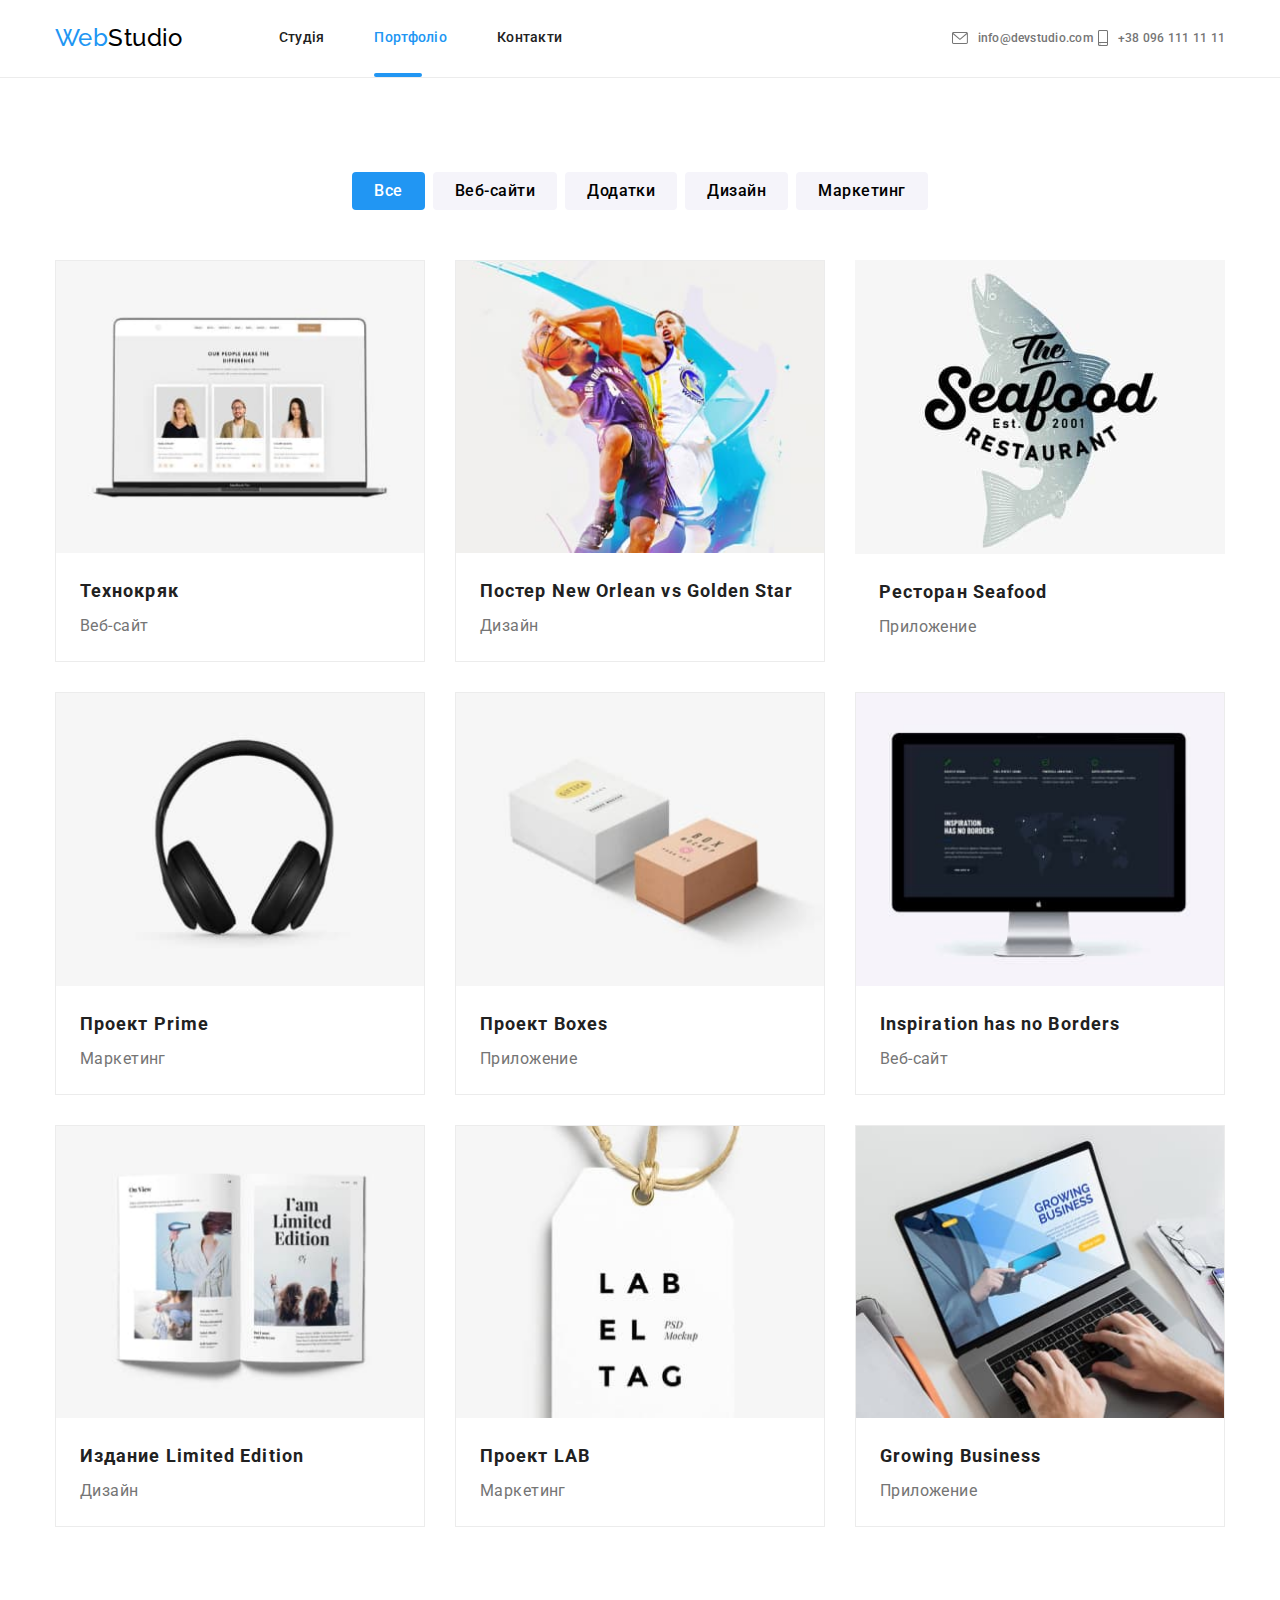
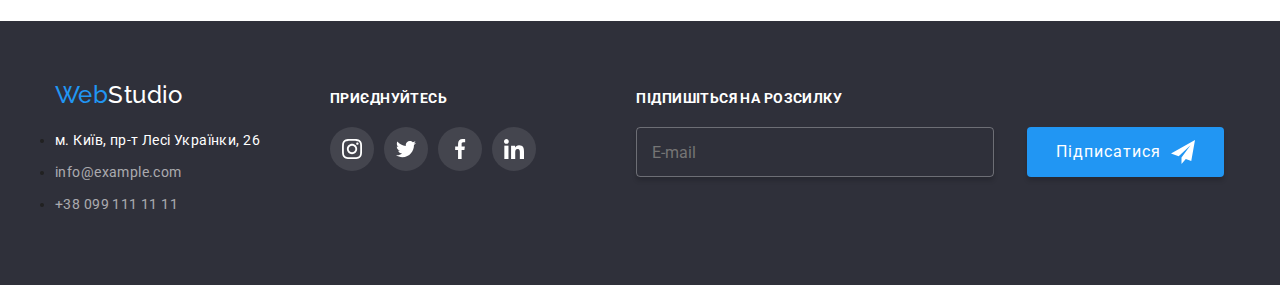
==== commit fccb630f: "HW-08" ====
--- a/portfolio.html
+++ b/portfolio.html
@@ -153,8 +153,8 @@
 											srcset="./images/projects/prod1-mobile.jpg 1x, ./images/projects/prod1-mobile@2x.jpg 2x"
 											media="(max-width: 767px)"
 										/>
-										<img src="./images/projects/prod1.jpg" alt="Веб-сайт Технокряк открыт на мониторе" />
-										/></picture
+										<img src="./images/projects/prod1.jpg" alt="Веб-сайт Технокряк открыт на мониторе" width="100%" />
+										</picture
 									>
 
 									<p class="overlay">
@@ -183,7 +183,7 @@
 											srcset="./images/projects/prod2-mobile.jpg 1x, ./images/projects/prod2-mobile@2x.jpg 2x"
 											media="(max-width: 767px)"
 										/>
-										<img src="./images/projects/prod2.jpg" alt="Постер баскетбольной команды" />
+										<img src="./images/projects/prod2.jpg" alt="Постер баскетбольной команды" width="100%"/>
 									</picture>
 
 									<p class="overlay">
@@ -212,7 +212,7 @@
 											srcset="./images/projects/prod3-mobile.jpg 1x, ./images/projects/prod3-mobile@2x.jpg 2x"
 											media="(max-width: 767px)"
 										/>
-										<img src="./images/projects/prod3.jpg" alt="Лого рыбного ресторана " />
+										<img src="./images/projects/prod3.jpg" alt="Лого рыбного ресторана " width="100%"/>
 									</picture>
 
 									<p class="overlay">
@@ -241,7 +241,7 @@
 											srcset="./images/projects/prod4-mobile.jpg 1x, ./images/projects/prod4-mobile@2x.jpg 2x"
 											media="(max-width: 767px)"
 										/>
-										<img src="./images/projects/prod4.jpg" alt="Наушники" />
+										<img src="./images/projects/prod4.jpg" alt="Наушники" width="100%"/>
 									</picture>
 
 									<p class="overlay">
@@ -270,7 +270,7 @@
 											srcset="./images/projects/prod5-mobile.jpg 1x, ./images/projects/prod5-mobile@2x.jpg 2x"
 											media="(max-width: 767px)"
 										/>
-										<img src="./images/projects/prod5.jpg" alt="Упаковочные боксы" />
+										<img src="./images/projects/prod5.jpg" alt="Упаковочные боксы" width="100%"/>
 									</picture>
 
 									<p class="overlay">
@@ -299,7 +299,7 @@
 											srcset="./images/projects/prod6-mobile.jpg 1x, ./images/projects/prod6-mobile@2x.jpg 2x"
 											media="(max-width: 767px)"
 										/>
-										<img src="./images/projects/prod6.jpg" alt="Веб-сайт Inspiration открыт на мониторе" />
+										<img src="./images/projects/prod6.jpg" alt="Веб-сайт Inspiration открыт на мониторе" width="100%"/>
 									</picture>
 
 									<p class="overlay">
@@ -328,7 +328,7 @@
 											srcset="./images/projects/prod7-mobile.jpg 1x, ./images/projects/prod7-mobile@2x.jpg 2x"
 											media="(max-width: 767px)"
 										/>
-										<img src="./images/projects/prod7.jpg" alt="Limited Edition" />
+										<img src="./images/projects/prod7.jpg" alt="Limited Edition" width="100%"/>
 									</picture>
 
 									<p class="overlay">
@@ -357,7 +357,7 @@
 											srcset="./images/projects/prod8-mobile.jpg 1x, ./images/projects/prod8-mobile@2x.jpg 2x"
 											media="(max-width: 767px)"
 										/>
-										<img src="./images/projects/prod8.jpg" alt="label tag" />
+										<img src="./images/projects/prod8.jpg" alt="label tag" width="100%"/>
 									</picture>
 									<p class="overlay">
 										Ресурс пропонує комплексні пропозиції з різним рівнем функціоналу та сервісів. Все це дозволить
@@ -385,7 +385,7 @@
 											srcset="./images/projects/prod9-mobile.jpg 1x, ./images/projects/prod9-mobile@2x.jpg 2x"
 											media="(max-width: 767px)"
 										/>
-										<img src="./images/projects/prod9.jpg" alt="Приложение Growing Business открыто на мониторе" />
+										<img src="./images/projects/prod9.jpg" alt="Приложение Growing Business открыто на мониторе" width="100%"/>
 									</picture>
 
 									<p class="overlay">
--- a/css/main.min.css
+++ b/css/main.min.css
@@ -1 +1 @@
-:root{--primery-text-color: #212121;--secondary-text-color: #757575;--third-text-color: #ffffff;--accent-color: #2196f3;--primery-backgraund-color: #ffffff;--secondary-backgraund-color: #2f303a;--third-backgraund-color: #f5f4fa;--fours-text-color: #afb1b8;--icon-bg-color: rgba(255, 255, 255, 0.1);--overlay-color: rgba(33, 150, 243, 0.9);--second-overlay-color: rgba(47, 48, 58, 0.8);--transithion-duration-function: 250ms cubic-bezier(0.4, 0, 0.2, 1)}.portfolio-filtr,.modal-form-chek-desc,.close-modal-btn,.subscribe__form .subscribe.btn,.social__link,.social__list{display:flex;align-items:center;justify-content:center}h1,h2,h3,h4,p{margin-top:0;margin-bottom:0}ul,ol{margin-top:0;margin-bottom:0;padding-left:0}img{display:block}button{cursor:pointer;border:none}.list{list-style:none}.link{text-decoration:none}body{font-family:"Roboto",sans-serif;font-size:14px;letter-spacing:.03em;color:var(--primery-text-color);background-color:var(--primery-backgraund-color)}.container{padding-left:15px;padding-right:15px;margin-left:auto;margin-right:auto}@media screen and (min-width: 480px){.container{width:480px}}@media screen and (min-width: 768px){.container{width:768px}}@media screen and (min-width: 1200px){.container{width:1200px}}@media screen and (max-width: 1199px){.section{padding-top:60px;padding-bottom:60px}}@media screen and (min-width: 1200px){.section{padding-top:94px;padding-bottom:94px}}.section-title{margin-bottom:50px;font-size:36px;line-height:1.17;text-align:center}.logo-black{color:#000}.logo-white{color:var(--third-text-color)}@media screen and (max-width: 767px){.logo{font-weight:700;font-family:"Raleway";font-size:24px;line-height:1.17;color:var(--accent-color)}}@media screen and (min-width: 768px){.logo{font-weight:500;margin-right:87px;font-family:"Raleway";font-size:24px;line-height:1.17;color:var(--accent-color)}}@media screen and (min-width: 1200px){.logo{margin-right:96px}}@media screen and (max-width: 767px){.menu{display:none}.mobile-menu-open{background-color:rgba(0,0,0,0);border:none;padding:0;line-height:0}}.page-header{position:relative;padding-top:16px;padding-bottom:16px}.page-header .container{display:flex;justify-content:space-between;margin-left:auto;margin-right:auto}@media screen and (min-width: 768px){.mobile-menu{display:none}.mobile-menu-open{display:none}.page-nav{display:flex}.menu{display:flex;align-items:center}.menu__link{display:flex;align-items:center;margin-left:auto;font-weight:500;line-height:1.14;letter-spacing:.02em;color:var(--primery-text-color);transition:color var(--transithion-duration-function)}.menu__link.contact{color:var(--secondary-text-color);font-size:12px;line-height:1.17}.menu__link:hover,.menu__link:focus{color:var(--accent-color)}.menu__icon{margin-right:10px;fill:currentColor}.menu.adress{flex-wrap:wrap;justify-content:flex-start;gap:5px}.menu.nav{margin-right:96px}.menu.nav .menu__item:not(:last-child){margin-right:50px}.menu__item .current{color:var(--accent-color)}.menu__item .current::after{position:absolute;bottom:0;display:block;cursor:auto;content:"";width:48px;height:4px;background-color:currentColor;border-radius:2px}.border{border-top:1px solid #ececec}}@media screen and (min-width: 1200px){.page-header{padding-top:24px;padding-bottom:25px}.menu__link .contact:not(:last-child){margin-right:30px}}@media screen and (max-width: 767px){.mobile-menu{position:fixed;width:100%;height:100%;top:0;left:0;z-index:1000;background-color:var(--primery-backgraund-color);opacity:0;visibility:hidden;pointer-events:none;transition:var(--transithion-duration-function)}.mobile-menu.is-open{opacity:1;visibility:visible;pointer-events:auto}.mobile-menu_container{position:relative;padding-left:25px;padding-top:48px;padding-bottom:48px}.mobile-menu_close-btn{position:absolute;top:10px;right:15px;background-color:rgba(0,0,0,0);border:0;padding:0;line-height:0}.mobile-menu_close-btn:active{fill:var(--accent-color)}.container.mobile-menu_container{display:block}.mobile-menu-nav{display:flex;flex-direction:column;gap:32px;margin-bottom:302px}.mobile-menu-nav__link{font-weight:500;font-size:40px;line-height:1.175;letter-spacing:.02em;color:var(--primery-text-color)}.mobile-menu-nav__item .current{color:var(--accent-color)}.mobile-menu-adress{display:flex;flex-direction:column;gap:32px;margin-bottom:64px}.mobile-menu-adress__link{font-weight:500;font-size:34px;line-height:1.18;letter-spacing:.02em;color:var(--secondary-text-color)}.mobile-menu-adress__link.tel{color:var(--accent-color)}.mobile-menu-social{display:flex;gap:20px}.mobile-menu-social_link{font-weight:500;font-size:18px;line-height:1.22;letter-spacing:.02em;color:var(--accent-color)}.mobile-menu-social_item:not(:last-child)::after{content:"";width:22px;height:0px;border:1px solid rgba(33,33,33,.2);transform:rotate(90deg);margin-left:10px}}.footer{background-color:var(--secondary-backgraund-color)}.footer .logo{display:block;margin-right:0px;margin-bottom:20px}.footer__address-social{text-align:center}.footer__adress-linkmap{font-style:normal;line-height:1.71;color:var(--third-text-color)}.footer__link{margin-bottom:8px;font-weight:400;font-size:14px;line-height:1.71;letter-spacing:.03em}.adress__link{font-style:normal;line-height:1.71;color:rgba(255,255,255,.6);transition:color var(--transithion-duration-function)}.adress__link:not(:last-child){display:block;margin-bottom:9px}.adress__link:hover,.adress__link.adress__link:focus{color:var(--accent-color)}@media screen and (max-width: 767px){.footer{padding-top:60px;padding-bottom:60px}.footer__address-social{display:flex;flex-direction:column;gap:60px}.footer_adress-list{margin-bottom:60px}}@media screen and (min-width: 768px){.footer{padding-top:60px;padding-bottom:60px}.footer__address-social{display:flex;flex-direction:column;gap:60px}.footer__address-social .footer__logo{display:flex;justify-content:space-evenly;align-items:baseline}}@media screen and (min-width: 1200px){.footer__address-social{display:flex;flex-wrap:nowrap;flex-direction:row;text-align:left;margin-left:auto;margin-right:auto}.footer__address-social .footer__logo{display:flex;gap:70px}}@media screen and (min-width: 1200px){.footer__address-social{display:flex;align-items:baseline;justify-content:space-between}}.social__title{margin-bottom:20px;font-size:14px;line-height:1.14;text-transform:uppercase;font-style:normal;color:var(--third-text-color)}.social__list{gap:10px}.social__link{width:44px;height:44px;border-radius:50%;flex-wrap:wrap;fill:var(--third-text-color);transition:background-color var(--transithion-duration-function)}.social__link:hover,.social__link:focus{background:var(--accent-color)}.social__item{display:flex;flex-wrap:wrap;width:44px;height:44px;border-radius:50%;background:var(--icon-bg-color)}.social__item-logo{width:20px;height:20px}.subscribe__title{font-weight:700;font-size:14px;line-height:1.14;text-transform:uppercase;margin-bottom:20px;color:#fff}.subscribe__input-field{margin-right:12px}.subscribe__form-input{width:100%;height:50px;padding:16px 15px;font-size:16px;line-height:1.2;background-color:var(--background);background:rgba(0,0,0,0);color:var(--third-text-color);outline:none;cursor:pointer;border:1px solid rgba(255,255,255,.3);box-shadow:0px 4px 4px rgba(0,0,0,.15);border-radius:4px;transition:border 250ms cubic-bezier(0.4, 0, 0.2, 1)}.subscribe .btn{font-size:16px;line-height:1.88;letter-spacing:.06em;padding-top:10px;padding-bottom:10px;padding-right:62px;padding-left:28px;background:var(--accent-color);border-radius:4px;color:var(--third-text-color);box-shadow:0px 4px 4px rgba(0,0,0,.15);transition:background-color var(--transithion-duration-function)}.subscribe .btn:active{background-color:#188ce8}.subscribe__form.form-input:focus{outline:none;border:1px solid var(--accent-color)}.subscribe__form.form-input::placeholder{color:rgba(255,255,255,.6)}.subscribe__form .subscribe.btn{padding:10px 29px;gap:10px}.link-svg{fill:var(--third-text-color)}@media screen and (max-width: 767px){.subscribe__form-fields{display:flex;flex-direction:column;gap:20px;border:none;padding:0}.subscribe .btn{font-size:16px;line-height:1.88;letter-spacing:.06em;padding-top:10px;padding-bottom:10px;padding-right:31px;padding-left:13px;background:var(--accent-color);border-radius:4px;color:var(--third-text-color);box-shadow:0px 4px 4px rgba(0,0,0,.15);transition:background-color var(--transithion-duration-function);margin-left:125px;margin-right:125px}.subscribe .btn:active{background-color:#188ce8}}@media screen and (min-width: 768px){.subscribe__form{margin-left:166px;margin-right:152px}.subscribe__form-fields{display:flex;flex-direction:column;gap:20px;border:none;padding:0}.subscribe .btn{font-size:16px;line-height:1.88;letter-spacing:.06em;padding-top:10px;padding-bottom:10px;padding-right:31px;padding-left:13px;background:var(--accent-color);border-radius:4px;color:var(--third-text-color);box-shadow:0px 4px 4px rgba(0,0,0,.15);transition:background-color var(--transithion-duration-function);margin-left:110px;margin-right:110px}.subscribe .btn:active{background-color:#188ce8}}@media screen and (min-width: 1200px){.subscribe__form-input{width:358px}.subscribe__form{margin-left:auto;margin-right:auto}.subscribe__form-fields{display:flex;flex-direction:row;border:none;padding:0}.subscribe .btn{font-size:16px;line-height:1.88;letter-spacing:.06em;padding-top:10px;padding-bottom:10px;padding-right:31px;padding-left:13px;background:var(--accent-color);border-radius:4px;color:var(--third-text-color);box-shadow:0px 4px 4px rgba(0,0,0,.15);transition:background-color var(--transithion-duration-function);margin-left:1px;margin-right:1px}.subscribe .btn:active{background-color:#188ce8}}.overlay{position:absolute;top:0;left:0;padding-top:63px;padding-bottom:63px;padding-left:24px;padding-right:24px;width:100%;height:100%;overflow:auto;transform:translate(0, 100%);transition:transform var(--transithion-duration-function);background-color:var(--overlay-color);color:#fff;font-size:18px;line-height:1.56}.visually-hidden{position:absolute;width:1px;height:1px;margin:-1px;border:0;padding:0;white-space:nowrap;clip-path:inset(100%);clip:rect(0 0 0 0);overflow:hidden}.backdrop.is-hidden{opacity:0;visibility:hidden;pointer-events:none}.backdrop{position:fixed;z-index:100;top:0;left:0;width:100%;height:100%;background-color:rgba(0,0,0,.2);transition:opacity var(--transithion-duration-function),visability var(--transithion-duration-function)}.modal{position:absolute;top:50%;left:50%;transform:translate(-50%, -50%);width:528px;background-color:var(--primery-backgraund-color);padding:40px}.close-modal-btn{position:absolute;top:8px;right:8px;width:30px;height:30px;border-radius:50%;background-color:rgba(0,0,0,0);border:1px solid rgba(0,0,0,.1);padding:0;transition:border-color var(--tra)}.close-modal-btn:hover,.close-modal-btn:focus{border-color:var(--accent-color)}.close-modal-btn:hover .modal-close-btn-icon,.close-modal-btn:focus .modal-close-btn-icon{fill:var(--accent-color)}.modal-title{margin-bottom:12px;font-size:20px;line-height:1.15;letter-spacing:.03em;text-align:center}.modal-form{display:flex;flex-direction:column}.modal-form-filed{margin-bottom:10px}.modal-form-filed.user-policy-field{margin-bottom:20px}.modal-form-input-desc{display:block;font-size:12px;line-height:1.17;letter-spacing:.01em;color:var(--secondary-text-color);margin-bottom:4px}.modal-form-input-wrapper{display:block;position:relative}.modal-form-input{width:100%;height:40px;border:1px solid rgba(33,33,33,.2);border-radius:4px;padding-left:42px;color:#000;transition:border-color var(--transithion-duration-function)}.modal-form-input:focus{outline:none;border:1px solid var(--accent-color)}.user-name-icon{position:absolute;top:50%;left:12px;transform:translateY(-50%);transition:fill var(--transithion-duration-function)}.modal-form-input:focus+.user-name-icon{fill:var(--accent-color)}.modal-form-massage{display:block;resize:none;width:100%;height:120px;padding:12px 16px;border:1px solid rgba(33,33,33,.2);border-radius:4px;transition:border-color var(--transithion-duration-function)}.modal-form-massage:focus{outline:none;border-color:var(--accent-color)}.modal-form-massage::placeholder{color:rgba(117,117,117,.5)}.modal-form-chek-desc{margin-bottom:30px;font-style:normal;font-weight:400;line-height:1.71;color:var(--secondary-text-color)}.modal-form-chek-desc::before{content:"";display:block;width:16px;height:15px;margin-right:8px;cursor:pointer;border:2px solid var(--primery-text-color);border-radius:2px}.modal-form-chek:checked+.modal-form-chek-desc::before{border:none;border:2px solid var(--accent-color);background-color:var(--accent-color);background-image:url(../images/checkicon.svg);background-size:cover}.modal-form-chek:focus+.modal-form-chek-desc::before{border:none;border:2px solid var(--accent-color);background-color:var(--accent-color);background-image:url(../images/checkicon.svg);background-size:cover}.modal-form-chek-desc-link{color:var(--accent-color)}.modal-form-submit{align-self:center;font-size:16px;line-height:1.88;letter-spacing:.06em;padding-top:10px;padding-bottom:10px;padding-right:52px;padding-left:52px;background:var(--accent-color);border-radius:4px;color:var(--third-text-color);box-shadow:0px 4px 4px rgba(0,0,0,.15);transition:background-color var(--transithion-duration-function)}.modal-form-submit:active{background-color:#188ce8;box-shadow:0px 4px 4px rgba(0,0,0,.15);border-radius:4px}.hero{margin-left:auto;margin-right:auto;padding-top:118px;padding-bottom:118px;text-align:center;background-size:cover;background-repeat:no-repeat;background-position:center;max-width:1600px;background-color:var(--secondary-backgraund-color)}.hero__title{margin-left:auto;margin-right:auto;width:360px;font-weight:900;font-size:26px;line-height:1.615;letter-spacing:.06em;text-transform:uppercase;color:var(--third-text-color)}.hero.btn{margin-top:30px;font-size:16px;line-height:1.88;letter-spacing:.06em;padding-top:10px;padding-bottom:10px;padding-right:32px;padding-left:32px;background:var(--accent-color);border-radius:4px;color:var(--third-text-color);box-shadow:0px 4px 4px rgba(0,0,0,.15);transition:background-color var(--transithion-duration-function)}.hero.btn:active{background-color:#188ce8;box-shadow:0px 4px 4px rgba(0,0,0,.15);border-radius:4px}@media screen and (max-width: 767px){.hero{background-image:linear-gradient(to right, rgba(47, 48, 58, 0.4), rgba(47, 48, 58, 0.4)),url("../../images/hero/hero-mobile.jpg")}}@media screen and (max-width: 767px)and (min-device-pixel-ratio: 2)and (max-width: 767px),screen and (max-width: 767px)and (min-resolution: 192dpi)and (max-width: 767px),screen and (max-width: 767px)and (min-resolution: 2dppx)and (max-width: 767px){.hero{background-image:linear-gradient(to right, rgba(47, 48, 58, 0.4), rgba(47, 48, 58, 0.4)),url("../../images/hero/hero-mobile@2x.jpg")}}@media screen and (min-width: 768px){.hero{background-image:linear-gradient(to right, rgba(47, 48, 58, 0.4), rgba(47, 48, 58, 0.4)),url("../../images/hero/hero-tablet.jpg")}}@media screen and (min-width: 768px)and (min-device-pixel-ratio: 2)and (min-width: 768px),screen and (min-width: 768px)and (min-resolution: 192dpi)and (min-width: 768px),screen and (min-width: 768px)and (min-resolution: 2dppx)and (min-width: 768px){.hero{background-image:linear-gradient(to right, rgba(47, 48, 58, 0.4), rgba(47, 48, 58, 0.4)),url("../../images/hero/hero-tablet@2x.jpg")}}@media screen and (min-width: 1200px){.hero{background-image:linear-gradient(to right, rgba(47, 48, 58, 0.4), rgba(47, 48, 58, 0.4)),url("../../images/hero/hero-desktop.jpg")}}@media screen and (min-width: 1200px)and (min-device-pixel-ratio: 2)and (min-width: 1200px),screen and (min-width: 1200px)and (min-resolution: 192dpi)and (min-width: 1200px),screen and (min-width: 1200px)and (min-resolution: 2dppx)and (min-width: 1200px){.hero{background-image:linear-gradient(to right, rgba(47, 48, 58, 0.4), rgba(47, 48, 58, 0.4)),url("../../images/hero/hero-desktop@2x.jpg")}}@media screen and (max-width: 767px){.features__item{margin-bottom:30px}.features__link{display:flex;align-items:center;justify-content:center;flex-wrap:wrap;height:120px;background:var(--third-backgraund-color);border-radius:4px;margin-bottom:30px}.features.title{margin-bottom:10px;font-size:14px;line-height:1.14;text-align:center;text-transform:uppercase}.features.text{line-height:1.71;font-style:normal;color:var(--secondary-text-color)}.features.link-icon{display:flex;flex-wrap:wrap;width:70px;height:70px}}@media screen and (min-width: 768px){.features{display:flex;flex-wrap:wrap;gap:30px}.features__item{flex-basis:calc((100% - 30px)/2)}.features__link{display:flex;align-items:center;justify-content:center;flex-wrap:wrap;height:120px;background:var(--third-backgraund-color);border-radius:4px;margin-bottom:30px}.features.title{margin-bottom:10px;font-size:14px;line-height:1.14;justify-content:center;text-transform:uppercase}.features.text{line-height:1.71;font-style:normal;color:var(--secondary-text-color)}.features.link-icon{display:flex;flex-wrap:wrap;width:70px;height:70px}}@media screen and (min-width: 1200px){.features{display:flex;flex-wrap:nowrap;gap:30px}.features__item{flex-basis:calc((100% - 90px)/4)}}@media screen and (max-width: 1199px){.about{display:none}}@media screen and (min-width: 1200px){.about{padding-top:0px;display:flex;gap:30px}.about__item{flex-basis:calc((100% - 60px)/3)}.about__thumb{position:relative}.about__overlay{position:absolute;bottom:0;left:0;padding-top:27px;padding-bottom:27px;width:100%;height:23.8095238095%;line-height:1.14;text-align:center;text-transform:uppercase;color:var(--primery-backgraund-color);background-color:var(--second-overlay-color)}}@media screen and (max-width: 767px){.team{background-color:var(--third-backgraund-color)}.team.list{text-align:center}.team__item{background-color:var(--primery-backgraund-color);box-shadow:0px 1px 3px rgba(0,0,0,.12),0px 1px 1px rgba(0,0,0,.14),0px 2px 1px rgba(0,0,0,.2);border-radius:0px 0px 4px 4px}.team__item:not(:last-child){margin-bottom:30px}.team__man{padding-top:30px;font-weight:500;font-size:16px;line-height:1.19;text-align:center}.team__title{margin-top:10px;margin-bottom:16px;font-size:16px;line-height:1.19;text-align:center;color:var(--secondary-text-color)}.team__social{display:flex;gap:10px;justify-content:center;margin:0px;padding-bottom:30px}.team__social-link{display:flex;align-items:center;justify-content:center;width:44px;height:44px;border-radius:50%;fill:var(--fours-text-color);transition:fill var(--transithion-duration-function),background-color var(--transithion-duration-function)}.team__social-link:hover,.team__social-link:focus{fill:var(--primery-backgraund-color);background-color:var(--accent-color)}.team__social-icon{width:20px;height:20px}}@media screen and (min-width: 768px){.team{background-color:var(--third-backgraund-color)}.team.list{display:flex;flex-wrap:wrap;gap:30px}.team__item{background-color:var(--primery-backgraund-color);flex-basis:calc((100% - 30px)/2);box-shadow:0px 1px 3px rgba(0,0,0,.12),0px 1px 1px rgba(0,0,0,.14),0px 2px 1px rgba(0,0,0,.2);border-radius:0px 0px 4px 4px}.team__man{padding-top:30px;font-weight:500;font-size:16px;line-height:1.19;text-align:center}.team__title{margin-top:10px;margin-bottom:16px;font-size:16px;line-height:1.19;text-align:center;color:var(--secondary-text-color)}.team__social{display:flex;gap:10px;justify-content:center;margin:0px;padding-bottom:30px}.team__social-link{display:flex;align-items:center;justify-content:center;width:44px;height:44px;border-radius:50%;fill:var(--fours-text-color);transition:fill var(--transithion-duration-function),background-color var(--transithion-duration-function)}.team__social-link:hover,.team__social-link:focus{fill:var(--primery-backgraund-color);background-color:var(--accent-color)}.team__social-icon{width:20px;height:20px}}@media screen and (min-width: 1200px){.team__item{flex-basis:calc((100% - 90px)/4)}}@media screen and (max-width: 767px){.clients{display:flex;flex-wrap:wrap;gap:30px;justify-content:center}.clients__item{flex-basis:calc((100% - 30px)/2);padding-top:16px;padding-bottom:16px;text-align:center;border-radius:4px;border:1px solid var(--fours-text-color)}.clients__link{margin-left:auto;margin-right:auto;width:170px;height:92px;fill:var(--fours-text-color);transition:fill var(--transithion-duration-function),border var(--transithion-duration-function)}.clients__link:hover,.clients__link:focus{fill:var(--accent-color);border:1px solid var(--accent-color)}.clients__icon{width:106px;height:60px}}@media screen and (min-width: 768px){.clients{display:flex;flex-wrap:wrap;gap:30px;justify-content:center}.clients__item{flex-basis:calc((100% - 60px)/3);padding-top:16px;padding-bottom:16px;text-align:center;border-radius:4px;border:1px solid var(--fours-text-color)}.clients__link{margin-left:auto;margin-right:auto;width:170px;height:92px;fill:var(--fours-text-color);transition:fill var(--transithion-duration-function),border var(--transithion-duration-function)}.clients__link:hover,.clients__link:focus{fill:var(--accent-color);border:1px solid var(--accent-color)}.clients__icon{width:106px;height:60px}}@media screen and (min-width: 1200px){.clients__item{flex-basis:calc((100% - 150px)/6)}}.portfolio-filtr{margin-bottom:50px;outline:#757575}.portfolio-filtr__item:not(:last-child){margin-right:8px}.portfolio.btn{font-family:"Roboto";font-style:normal;font-weight:500;font-size:16px;line-height:1.62;text-align:center;letter-spacing:.03em;transition:background var(--transithion-duration-function),color var(--transithion-duration-function),box-shadow var(--transithion-duration-function);padding-top:6px;padding-bottom:6px;padding-right:22px;padding-left:22px;background:var(--third-backgraund-color);border-radius:4px}.portfolio.btn.current{color:var(--third-text-color);background:var(--accent-color)}.portfolio.btn:hover,.portfolio.btn:focus{background:var(--accent-color);color:var(--third-text-color);box-shadow:0px 3px 1px rgba(0,0,0,.1),0px 1px 2px rgba(0,0,0,.08),0px 2px 2px rgba(0,0,0,.12);border-radius:4px}.portfolio-list__items{border:1px solid #ececec}.portfolio-list__link{display:block;background-color:var(--primery-backgraund-color);transition:box-shadow var(--transithion-duration-function)}.portfolio-list__link:hover,.portfolio-list__link:focus{box-shadow:0px 1px 1px rgba(0,0,0,.12),0px 4px 4px rgba(0,0,0,.06),1px 4px 6px rgba(0,0,0,.16)}.portfolio-list__link:hover .overlay,.portfolio-list__link:focus .overlay{transform:translate(0, 0)}.portfolio-list__thumb{position:relative;overflow:hidden}.portfolio-list__name{padding-top:20px;padding-left:24px;margin-bottom:2px;font-size:18px;line-height:2;letter-spacing:.06em;color:var(--primery-text-color)}.portfolio-list__namefiltr{padding-bottom:20px;padding-left:24px;font-size:16px;line-height:1.88;color:var(--secondary-text-color)}@media screen and (max-width: 767px){.portfolio-filtr{flex-wrap:wrap;justify-content:start;row-gap:15px}}/*# sourceMappingURL=main.min.css.map */+:root{--primery-text-color: #212121;--secondary-text-color: #757575;--third-text-color: #ffffff;--accent-color: #2196f3;--primery-backgraund-color: #ffffff;--secondary-backgraund-color: #2f303a;--third-backgraund-color: #f5f4fa;--fours-text-color: #afb1b8;--icon-bg-color: rgba(255, 255, 255, 0.1);--overlay-color: rgba(33, 150, 243, 0.9);--second-overlay-color: rgba(47, 48, 58, 0.8);--transithion-duration-function: 250ms cubic-bezier(0.4, 0, 0.2, 1)}.portfolio-filtr,.modal-form-chek-desc,.subscribe__form .subscribe.btn,.social__link,.social__list{display:flex;align-items:center;justify-content:center}h1,h2,h3,h4,p{margin-top:0;margin-bottom:0}ul,ol{margin-top:0;margin-bottom:0;padding-left:0}img{display:block}button{cursor:pointer;border:none}.list{list-style:none}.link{text-decoration:none}body{font-family:"Roboto",sans-serif;font-size:14px;letter-spacing:.03em;color:var(--primery-text-color);background-color:var(--primery-backgraund-color)}.container{padding-left:15px;padding-right:15px;margin-left:auto;margin-right:auto}@media screen and (min-width: 480px){.container{width:480px}}@media screen and (min-width: 768px){.container{width:768px}}@media screen and (min-width: 1200px){.container{width:1200px}}@media screen and (max-width: 1199px){.section{padding-top:60px;padding-bottom:60px}}@media screen and (min-width: 1200px){.section{padding-top:94px;padding-bottom:94px}}.section-title{margin-bottom:50px;font-size:36px;line-height:1.17;text-align:center}.logo-black{color:#000}.logo-white{color:var(--third-text-color)}@media screen and (max-width: 767px){.logo{font-weight:700;font-family:"Raleway";font-size:24px;line-height:1.17;color:var(--accent-color)}}@media screen and (min-width: 768px){.logo{font-weight:500;margin-right:87px;font-family:"Raleway";font-size:24px;line-height:1.17;color:var(--accent-color)}}@media screen and (min-width: 1200px){.logo{margin-right:96px}}@media screen and (max-width: 767px){.menu{display:none}.mobile-menu-open{background-color:rgba(0,0,0,0);border:none;padding:0;line-height:0}}.page-header{position:relative;padding-top:16px;padding-bottom:16px}.page-header .container{display:flex;justify-content:space-between;margin-left:auto;margin-right:auto}@media screen and (min-width: 768px){.mobile-menu{display:none}.mobile-menu-open{display:none}.page-nav{display:flex}.menu{display:flex;align-items:center}.menu__link{display:flex;align-items:center;margin-left:auto;font-weight:500;line-height:1.14;letter-spacing:.02em;color:var(--primery-text-color);transition:color var(--transithion-duration-function)}.menu__link.contact{color:var(--secondary-text-color);font-size:12px;line-height:1.17}.menu__link:hover,.menu__link:focus{color:var(--accent-color)}.menu__icon{margin-right:10px;fill:currentColor}.menu.adress{flex-wrap:wrap;justify-content:flex-start;gap:5px}.menu.nav{margin-right:96px}.menu.nav .menu__item:not(:last-child){margin-right:50px}.menu__item .current{color:var(--accent-color)}.menu__item .current::after{position:absolute;bottom:0;display:block;cursor:auto;content:"";width:48px;height:4px;background-color:currentColor;border-radius:2px}.border{border-top:1px solid #ececec}}@media screen and (min-width: 1200px){.page-header{padding-top:24px;padding-bottom:25px}.menu__link .contact:not(:last-child){margin-right:30px}}@media screen and (max-width: 767px){.mobile-menu{position:fixed;width:100%;height:100%;top:0;left:0;z-index:1000;background-color:var(--primery-backgraund-color);opacity:0;visibility:hidden;pointer-events:none;transition:var(--transithion-duration-function)}.mobile-menu.is-open{opacity:1;visibility:visible;pointer-events:auto}.mobile-menu_container{position:relative;padding-left:25px;padding-top:48px;padding-bottom:48px}.mobile-menu_close-btn{position:absolute;top:10px;right:15px;background-color:rgba(0,0,0,0);border:0;padding:0;line-height:0}.mobile-menu_close-btn:active{fill:var(--accent-color)}.container.mobile-menu_container{display:block}.mobile-menu-nav{display:flex;flex-direction:column;gap:32px;margin-bottom:302px}.mobile-menu-nav__link{font-weight:500;font-size:40px;line-height:1.175;letter-spacing:.02em;color:var(--primery-text-color)}.mobile-menu-nav__item .current{color:var(--accent-color)}.mobile-menu-adress{display:flex;flex-direction:column;gap:32px;margin-bottom:64px}.mobile-menu-adress__link{font-weight:500;font-size:34px;line-height:1.18;letter-spacing:.02em;color:var(--secondary-text-color)}.mobile-menu-adress__link.tel{color:var(--accent-color)}.mobile-menu-social{display:flex;gap:20px}.mobile-menu-social_link{font-weight:500;font-size:18px;line-height:1.22;letter-spacing:.02em;color:var(--accent-color)}.mobile-menu-social_item:not(:last-child)::after{content:"";width:22px;height:0px;border:1px solid rgba(33,33,33,.2);transform:rotate(90deg);margin-left:10px}}.footer{background-color:var(--secondary-backgraund-color)}.footer .logo{display:block;margin-right:0px;margin-bottom:20px}.footer__address-social{text-align:center}.footer__adress-linkmap{font-style:normal;line-height:1.71;color:var(--third-text-color)}.footer__link{margin-bottom:8px;font-weight:400;font-size:14px;line-height:1.71;letter-spacing:.03em}.adress__link{font-style:normal;line-height:1.71;color:rgba(255,255,255,.6);transition:color var(--transithion-duration-function)}.adress__link:not(:last-child){display:block;margin-bottom:9px}.adress__link:hover,.adress__link.adress__link:focus{color:var(--accent-color)}@media screen and (max-width: 767px){.footer{padding-top:60px;padding-bottom:60px}.footer__address-social{display:flex;flex-direction:column;gap:60px}.footer_adress-list{margin-bottom:60px}}@media screen and (min-width: 768px){.footer{padding-top:60px;padding-bottom:60px}.footer__address-social{display:flex;flex-direction:column;gap:60px}.footer__address-social .footer__logo{display:flex;justify-content:space-evenly;align-items:baseline}}@media screen and (min-width: 1200px){.footer__address-social{display:flex;flex-wrap:nowrap;flex-direction:row;text-align:left;margin-left:auto;margin-right:auto}.footer__address-social .footer__logo{display:flex;gap:70px}}@media screen and (min-width: 1200px){.footer__address-social{display:flex;align-items:baseline;justify-content:space-between}}.social__title{margin-bottom:20px;font-size:14px;line-height:1.14;text-transform:uppercase;font-style:normal;color:var(--third-text-color)}.social__list{gap:10px}.social__link{width:44px;height:44px;border-radius:50%;flex-wrap:wrap;fill:var(--third-text-color);transition:background-color var(--transithion-duration-function)}.social__link:hover,.social__link:focus{background:var(--accent-color)}.social__item{display:flex;flex-wrap:wrap;width:44px;height:44px;border-radius:50%;background:var(--icon-bg-color)}.social__item-logo{width:20px;height:20px}.subscribe__title{font-weight:700;font-size:14px;line-height:1.14;text-transform:uppercase;margin-bottom:20px;color:#fff}.subscribe__input-field{margin-right:12px}.subscribe__form-input{width:100%;height:50px;padding:16px 15px;font-size:16px;line-height:1.2;background-color:var(--background);background:rgba(0,0,0,0);color:var(--third-text-color);outline:none;cursor:pointer;border:1px solid rgba(255,255,255,.3);box-shadow:0px 4px 4px rgba(0,0,0,.15);border-radius:4px;transition:border 250ms cubic-bezier(0.4, 0, 0.2, 1)}.subscribe .btn{font-size:16px;line-height:1.88;letter-spacing:.06em;padding-top:10px;padding-bottom:10px;padding-right:62px;padding-left:28px;background:var(--accent-color);border-radius:4px;color:var(--third-text-color);box-shadow:0px 4px 4px rgba(0,0,0,.15);transition:background-color var(--transithion-duration-function)}.subscribe .btn:active{background-color:#188ce8}.subscribe__form.form-input:focus{outline:none;border:1px solid var(--accent-color)}.subscribe__form.form-input::placeholder{color:rgba(255,255,255,.6)}.subscribe__form .subscribe.btn{padding:10px 29px;gap:10px}.link-svg{fill:var(--third-text-color)}@media screen and (max-width: 767px){.subscribe__form-fields{display:flex;flex-direction:column;gap:20px;border:none;padding:0}.subscribe .btn{font-size:16px;line-height:1.88;letter-spacing:.06em;padding-top:10px;padding-bottom:10px;padding-right:31px;padding-left:13px;background:var(--accent-color);border-radius:4px;color:var(--third-text-color);box-shadow:0px 4px 4px rgba(0,0,0,.15);transition:background-color var(--transithion-duration-function);margin-left:auto;margin-right:auto;width:max-content}.subscribe .btn:active{background-color:#188ce8}}@media screen and (min-width: 768px){.subscribe__form{margin-left:166px;margin-right:152px}.subscribe__form-fields{display:flex;flex-direction:column;gap:20px;border:none;padding:0}.subscribe .btn{font-size:16px;line-height:1.88;letter-spacing:.06em;padding-top:10px;padding-bottom:10px;padding-right:31px;padding-left:13px;background:var(--accent-color);border-radius:4px;color:var(--third-text-color);box-shadow:0px 4px 4px rgba(0,0,0,.15);transition:background-color var(--transithion-duration-function);margin-left:110px;margin-right:110px}.subscribe .btn:active{background-color:#188ce8}}@media screen and (min-width: 1200px){.subscribe__form-input{width:358px}.subscribe__form{margin-left:auto;margin-right:auto}.subscribe__form-fields{display:flex;flex-direction:row;border:none;padding:0}.subscribe .btn{font-size:16px;line-height:1.88;letter-spacing:.06em;padding-top:10px;padding-bottom:10px;padding-right:31px;padding-left:13px;background:var(--accent-color);border-radius:4px;color:var(--third-text-color);box-shadow:0px 4px 4px rgba(0,0,0,.15);transition:background-color var(--transithion-duration-function);margin-left:1px;margin-right:1px}.subscribe .btn:active{background-color:#188ce8}}.overlay{position:absolute;top:0;left:0;padding-top:63px;padding-bottom:63px;padding-left:24px;padding-right:24px;width:100%;height:100%;overflow:auto;transform:translate(0, 100%);transition:transform var(--transithion-duration-function);background-color:var(--overlay-color);color:#fff;font-size:18px;line-height:1.56}.visually-hidden{position:absolute;width:1px;height:1px;margin:-1px;border:0;padding:0;white-space:nowrap;clip-path:inset(100%);clip:rect(0 0 0 0);overflow:hidden}.backdrop.is-hidden{opacity:0;visibility:hidden;pointer-events:none}.backdrop{position:fixed;z-index:100;top:0;left:0;width:100%;height:100%;background-color:rgba(0,0,0,.2);transition:opacity var(--transithion-duration-function),visability var(--transithion-duration-function)}.close-modal-btn{position:absolute;top:8px;right:8px;display:flex;align-items:center;justify-content:center;width:30px;height:30px;border-radius:50%;background-color:rgba(0,0,0,0);border:1px solid rgba(0,0,0,.1);padding:0;transition:border-color var(--tra)}.close-modal-btn:hover,.close-modal-btn:focus{border-color:var(--accent-color)}.close-modal-btn:hover .modal-close-btn-icon,.close-modal-btn:focus .modal-close-btn-icon{fill:var(--accent-color)}@media screen and (max-width: 479px){.modal{position:absolute;top:50%;left:50%;transform:translate(-50%, -50%);width:100%;background-color:var(--primery-backgraund-color);padding:40px}}@media screen and (min-width: 480px){.modal{position:absolute;top:50%;left:50%;transform:translate(-50%, -50%);width:450px;background-color:var(--primery-backgraund-color);padding:40px}}@media screen and (min-width: 1200px){.modal{width:528px}}.modal-title{margin-bottom:12px;font-size:20px;line-height:1.15;letter-spacing:.03em;text-align:center}.modal-form{display:flex;flex-direction:column}.modal-form-filed{margin-bottom:10px}.modal-form-filed.user-policy-field{margin-bottom:20px}.modal-form-input-desc{display:block;font-size:12px;line-height:1.17;letter-spacing:.01em;color:var(--secondary-text-color);margin-bottom:4px}.modal-form-input-wrapper{display:block;position:relative}.modal-form-input{width:100%;height:40px;border:1px solid rgba(33,33,33,.2);border-radius:4px;padding-left:42px;color:#000;transition:border-color var(--transithion-duration-function)}.modal-form-input:focus{outline:none;border:1px solid var(--accent-color)}.user-name-icon{position:absolute;top:50%;left:12px;transform:translateY(-50%);transition:fill var(--transithion-duration-function)}.modal-form-input:focus+.user-name-icon{fill:var(--accent-color)}.modal-form-massage{display:block;resize:none;width:100%;height:120px;padding:12px 16px;border:1px solid rgba(33,33,33,.2);border-radius:4px;transition:border-color var(--transithion-duration-function)}.modal-form-massage:focus{outline:none;border-color:var(--accent-color)}.modal-form-massage::placeholder{color:rgba(117,117,117,.5)}.modal-form-chek-desc{margin-bottom:30px;font-style:normal;font-weight:400;line-height:1.71;color:var(--secondary-text-color)}.modal-form-chek-desc::before{content:"";display:block;width:16px;height:15px;margin-right:8px;cursor:pointer;border:2px solid var(--primery-text-color);border-radius:2px}.modal-form-chek:checked+.modal-form-chek-desc::before{border:none;border:2px solid var(--accent-color);background-color:var(--accent-color);background-image:url(../images/checkicon.svg);background-size:cover}.modal-form-chek:focus+.modal-form-chek-desc::before{border:none;border:2px solid var(--accent-color);background-color:var(--accent-color);background-image:url(../images/checkicon.svg);background-size:cover}.modal-form-chek-desc-link{color:var(--accent-color)}.modal-form-submit{align-self:center;font-size:16px;line-height:1.88;letter-spacing:.06em;padding-top:10px;padding-bottom:10px;padding-right:52px;padding-left:52px;background:var(--accent-color);border-radius:4px;color:var(--third-text-color);box-shadow:0px 4px 4px rgba(0,0,0,.15);transition:background-color var(--transithion-duration-function)}.modal-form-submit:active{background-color:#188ce8;box-shadow:0px 4px 4px rgba(0,0,0,.15);border-radius:4px}.hero{margin-left:auto;margin-right:auto;padding-top:118px;padding-bottom:118px;text-align:center;background-size:cover;background-repeat:no-repeat;background-position:center;max-width:1600px;background-color:var(--secondary-backgraund-color)}.hero__title{margin-left:auto;margin-right:auto;font-weight:900;font-size:26px;line-height:1.615;letter-spacing:.06em;text-transform:uppercase;color:var(--third-text-color)}.hero.btn{margin-top:30px;font-size:16px;line-height:1.88;letter-spacing:.06em;padding-top:10px;padding-bottom:10px;padding-right:32px;padding-left:32px;background:var(--accent-color);border-radius:4px;color:var(--third-text-color);box-shadow:0px 4px 4px rgba(0,0,0,.15);transition:background-color var(--transithion-duration-function)}.hero.btn:active{background-color:#188ce8;box-shadow:0px 4px 4px rgba(0,0,0,.15);border-radius:4px}@media screen and (max-width: 767px){.hero{background-image:linear-gradient(to right, rgba(47, 48, 58, 0.4), rgba(47, 48, 58, 0.4)),url("../../images/hero/hero-mobile.jpg")}.hero .hero_title{width:auto}}@media screen and (max-width: 767px)and (min-device-pixel-ratio: 2)and (max-width: 767px),screen and (max-width: 767px)and (min-resolution: 192dpi)and (max-width: 767px),screen and (max-width: 767px)and (min-resolution: 2dppx)and (max-width: 767px){.hero{background-image:linear-gradient(to right, rgba(47, 48, 58, 0.4), rgba(47, 48, 58, 0.4)),url("../../images/hero/hero-mobile@2x.jpg")}}@media screen and (min-width: 768px){.hero{background-image:linear-gradient(to right, rgba(47, 48, 58, 0.4), rgba(47, 48, 58, 0.4)),url("../../images/hero/hero-tablet.jpg")}.hero .hero__title{width:360px}}@media screen and (min-width: 768px)and (min-device-pixel-ratio: 2)and (min-width: 768px),screen and (min-width: 768px)and (min-resolution: 192dpi)and (min-width: 768px),screen and (min-width: 768px)and (min-resolution: 2dppx)and (min-width: 768px){.hero{background-image:linear-gradient(to right, rgba(47, 48, 58, 0.4), rgba(47, 48, 58, 0.4)),url("../../images/hero/hero-tablet@2x.jpg")}}@media screen and (min-width: 1200px){.hero{background-image:linear-gradient(to right, rgba(47, 48, 58, 0.4), rgba(47, 48, 58, 0.4)),url("../../images/hero/hero-desktop.jpg")}}@media screen and (min-width: 1200px)and (min-device-pixel-ratio: 2)and (min-width: 1200px),screen and (min-width: 1200px)and (min-resolution: 192dpi)and (min-width: 1200px),screen and (min-width: 1200px)and (min-resolution: 2dppx)and (min-width: 1200px){.hero{background-image:linear-gradient(to right, rgba(47, 48, 58, 0.4), rgba(47, 48, 58, 0.4)),url("../../images/hero/hero-desktop@2x.jpg")}}@media screen and (max-width: 767px){.features__item{margin-bottom:30px}.features__link{display:flex;align-items:center;justify-content:center;flex-wrap:wrap;height:120px;background:var(--third-backgraund-color);border-radius:4px;margin-bottom:30px}.features.title{margin-bottom:10px;font-size:14px;line-height:1.14;text-align:center;text-transform:uppercase}.features.text{line-height:1.71;font-style:normal;color:var(--secondary-text-color)}.features.link-icon{display:flex;flex-wrap:wrap;width:70px;height:70px}}@media screen and (min-width: 768px){.features{display:flex;flex-wrap:wrap;gap:30px}.features__item{flex-basis:calc((100% - 30px)/2)}.features__link{display:flex;align-items:center;justify-content:center;flex-wrap:wrap;height:120px;background:var(--third-backgraund-color);border-radius:4px;margin-bottom:30px}.features.title{margin-bottom:10px;font-size:14px;line-height:1.14;justify-content:center;text-transform:uppercase}.features.text{line-height:1.71;font-style:normal;color:var(--secondary-text-color)}.features.link-icon{display:flex;flex-wrap:wrap;width:70px;height:70px}}@media screen and (min-width: 1200px){.features{display:flex;flex-wrap:nowrap;gap:30px}.features__item{flex-basis:calc((100% - 90px)/4)}}@media screen and (max-width: 1199px){.about{display:none}}@media screen and (min-width: 1200px){.about{padding-top:0px;display:flex;gap:30px}.about__item{flex-basis:calc((100% - 60px)/3)}.about__thumb{position:relative}.about__overlay{position:absolute;bottom:0;left:0;padding-top:27px;padding-bottom:27px;width:100%;height:23.8095238095%;line-height:1.14;text-align:center;text-transform:uppercase;color:var(--primery-backgraund-color);background-color:var(--second-overlay-color)}}@media screen and (max-width: 767px){.team{background-color:var(--third-backgraund-color)}.team.list{text-align:center}.team__item{background-color:var(--primery-backgraund-color);box-shadow:0px 1px 3px rgba(0,0,0,.12),0px 1px 1px rgba(0,0,0,.14),0px 2px 1px rgba(0,0,0,.2);border-radius:0px 0px 4px 4px}.team__item:not(:last-child){margin-bottom:30px}.team__man{padding-top:30px;font-weight:500;font-size:16px;line-height:1.19;text-align:center}.team__title{margin-top:10px;margin-bottom:16px;font-size:16px;line-height:1.19;text-align:center;color:var(--secondary-text-color)}.team__social{display:flex;gap:10px;justify-content:center;margin:0px;padding-bottom:30px}.team__social-link{display:flex;align-items:center;justify-content:center;width:44px;height:44px;border-radius:50%;fill:var(--fours-text-color);transition:fill var(--transithion-duration-function),background-color var(--transithion-duration-function)}.team__social-link:hover,.team__social-link:focus{fill:var(--primery-backgraund-color);background-color:var(--accent-color)}.team__social-icon{width:20px;height:20px}}@media screen and (min-width: 768px){.team{background-color:var(--third-backgraund-color)}.team.list{display:flex;flex-wrap:wrap;gap:30px}.team__item{background-color:var(--primery-backgraund-color);flex-basis:calc((100% - 30px)/2);box-shadow:0px 1px 3px rgba(0,0,0,.12),0px 1px 1px rgba(0,0,0,.14),0px 2px 1px rgba(0,0,0,.2);border-radius:0px 0px 4px 4px}.team__man{padding-top:30px;font-weight:500;font-size:16px;line-height:1.19;text-align:center}.team__title{margin-top:10px;margin-bottom:16px;font-size:16px;line-height:1.19;text-align:center;color:var(--secondary-text-color)}.team__social{display:flex;gap:10px;justify-content:center;margin:0px;padding-bottom:30px}.team__social-link{display:flex;align-items:center;justify-content:center;width:44px;height:44px;border-radius:50%;fill:var(--fours-text-color);transition:fill var(--transithion-duration-function),background-color var(--transithion-duration-function)}.team__social-link:hover,.team__social-link:focus{fill:var(--primery-backgraund-color);background-color:var(--accent-color)}.team__social-icon{width:20px;height:20px}}@media screen and (min-width: 1200px){.team__item{flex-basis:calc((100% - 90px)/4)}}@media screen and (max-width: 767px){.clients{display:flex;flex-wrap:wrap;gap:30px;justify-content:center}.clients__item{flex-basis:calc((100% - 30px)/2);padding-top:16px;padding-bottom:16px;text-align:center;border-radius:4px;border:1px solid var(--fours-text-color)}.clients__link{margin-left:auto;margin-right:auto;width:170px;height:92px;fill:var(--fours-text-color);transition:fill var(--transithion-duration-function),border var(--transithion-duration-function)}.clients__link:hover,.clients__link:focus{fill:var(--accent-color);border:1px solid var(--accent-color)}.clients__icon{width:106px;height:60px}}@media screen and (min-width: 768px){.clients{display:flex;flex-wrap:wrap;gap:30px;justify-content:center}.clients__item{flex-basis:calc((100% - 60px)/3);padding-top:16px;padding-bottom:16px;text-align:center;border-radius:4px;border:1px solid var(--fours-text-color)}.clients__link{margin-left:auto;margin-right:auto;width:170px;height:92px;fill:var(--fours-text-color);transition:fill var(--transithion-duration-function),border var(--transithion-duration-function)}.clients__link:hover,.clients__link:focus{fill:var(--accent-color);border:1px solid var(--accent-color)}.clients__icon{width:106px;height:60px}}@media screen and (min-width: 1200px){.clients__item{flex-basis:calc((100% - 150px)/6)}}.portfolio-filtr{margin-bottom:50px;outline:#757575}.portfolio-filtr__item:not(:last-child){margin-right:8px}.portfolio.btn{font-family:"Roboto";font-style:normal;font-weight:500;font-size:16px;line-height:1.62;text-align:center;letter-spacing:.03em;transition:background var(--transithion-duration-function),color var(--transithion-duration-function),box-shadow var(--transithion-duration-function);padding-top:6px;padding-bottom:6px;padding-right:22px;padding-left:22px;background:var(--third-backgraund-color);border-radius:4px}.portfolio.btn.current{color:var(--third-text-color);background:var(--accent-color)}.portfolio.btn:hover,.portfolio.btn:focus{background:var(--accent-color);color:var(--third-text-color);box-shadow:0px 3px 1px rgba(0,0,0,.1),0px 1px 2px rgba(0,0,0,.08),0px 2px 2px rgba(0,0,0,.12);border-radius:4px}@media screen and (max-width: 767px){.portfolio-filtr{flex-wrap:wrap;justify-content:start;row-gap:15px;margin-right:116px}.portfolio-list{display:block}.portfolio-list__items{border:1px solid #ececec;margin-bottom:30px}.portfolio-list__link{display:block;background-color:var(--primery-backgraund-color);transition:box-shadow var(--transithion-duration-function)}.portfolio-list__link:hover,.portfolio-list__link:focus{box-shadow:0px 1px 1px rgba(0,0,0,.12),0px 4px 4px rgba(0,0,0,.06),1px 4px 6px rgba(0,0,0,.16)}.portfolio-list__link:hover .overlay,.portfolio-list__link:focus .overlay{transform:translate(0, 0)}.portfolio-list__thumb{position:relative;overflow:hidden}.portfolio-list__name{padding-top:20px;padding-left:24px;margin-bottom:2px;font-size:18px;line-height:2;letter-spacing:.06em;color:var(--primery-text-color)}.portfolio-list__namefiltr{padding-bottom:20px;padding-left:24px;font-size:16px;line-height:1.88;color:var(--secondary-text-color)}}@media screen and (min-width: 768px){.portfolio-list{display:flex;flex-wrap:wrap;gap:30px}.portfolio-list__items{width:calc((100% - 30px)/2);border:1px solid #ececec}.portfolio-list__link{display:block;background-color:var(--primery-backgraund-color);transition:box-shadow var(--transithion-duration-function)}.portfolio-list__link:hover,.portfolio-list__link:focus{box-shadow:0px 1px 1px rgba(0,0,0,.12),0px 4px 4px rgba(0,0,0,.06),1px 4px 6px rgba(0,0,0,.16)}.portfolio-list__link:hover .overlay,.portfolio-list__link:focus .overlay{transform:translate(0, 0)}.portfolio-list__thumb{position:relative;overflow:hidden}.portfolio-list__name{padding-top:20px;padding-left:24px;margin-bottom:2px;font-size:18px;line-height:2;letter-spacing:.06em;color:var(--primery-text-color)}.portfolio-list__namefiltr{padding-bottom:20px;padding-left:24px;font-size:16px;line-height:1.88;color:var(--secondary-text-color)}}@media screen and (min-width: 1200px){.portfolio-list{display:flex;flex-wrap:wrap;gap:30px}.portfolio-list__items{width:calc((100% - 60px)/3)}}/*# sourceMappingURL=main.min.css.map */